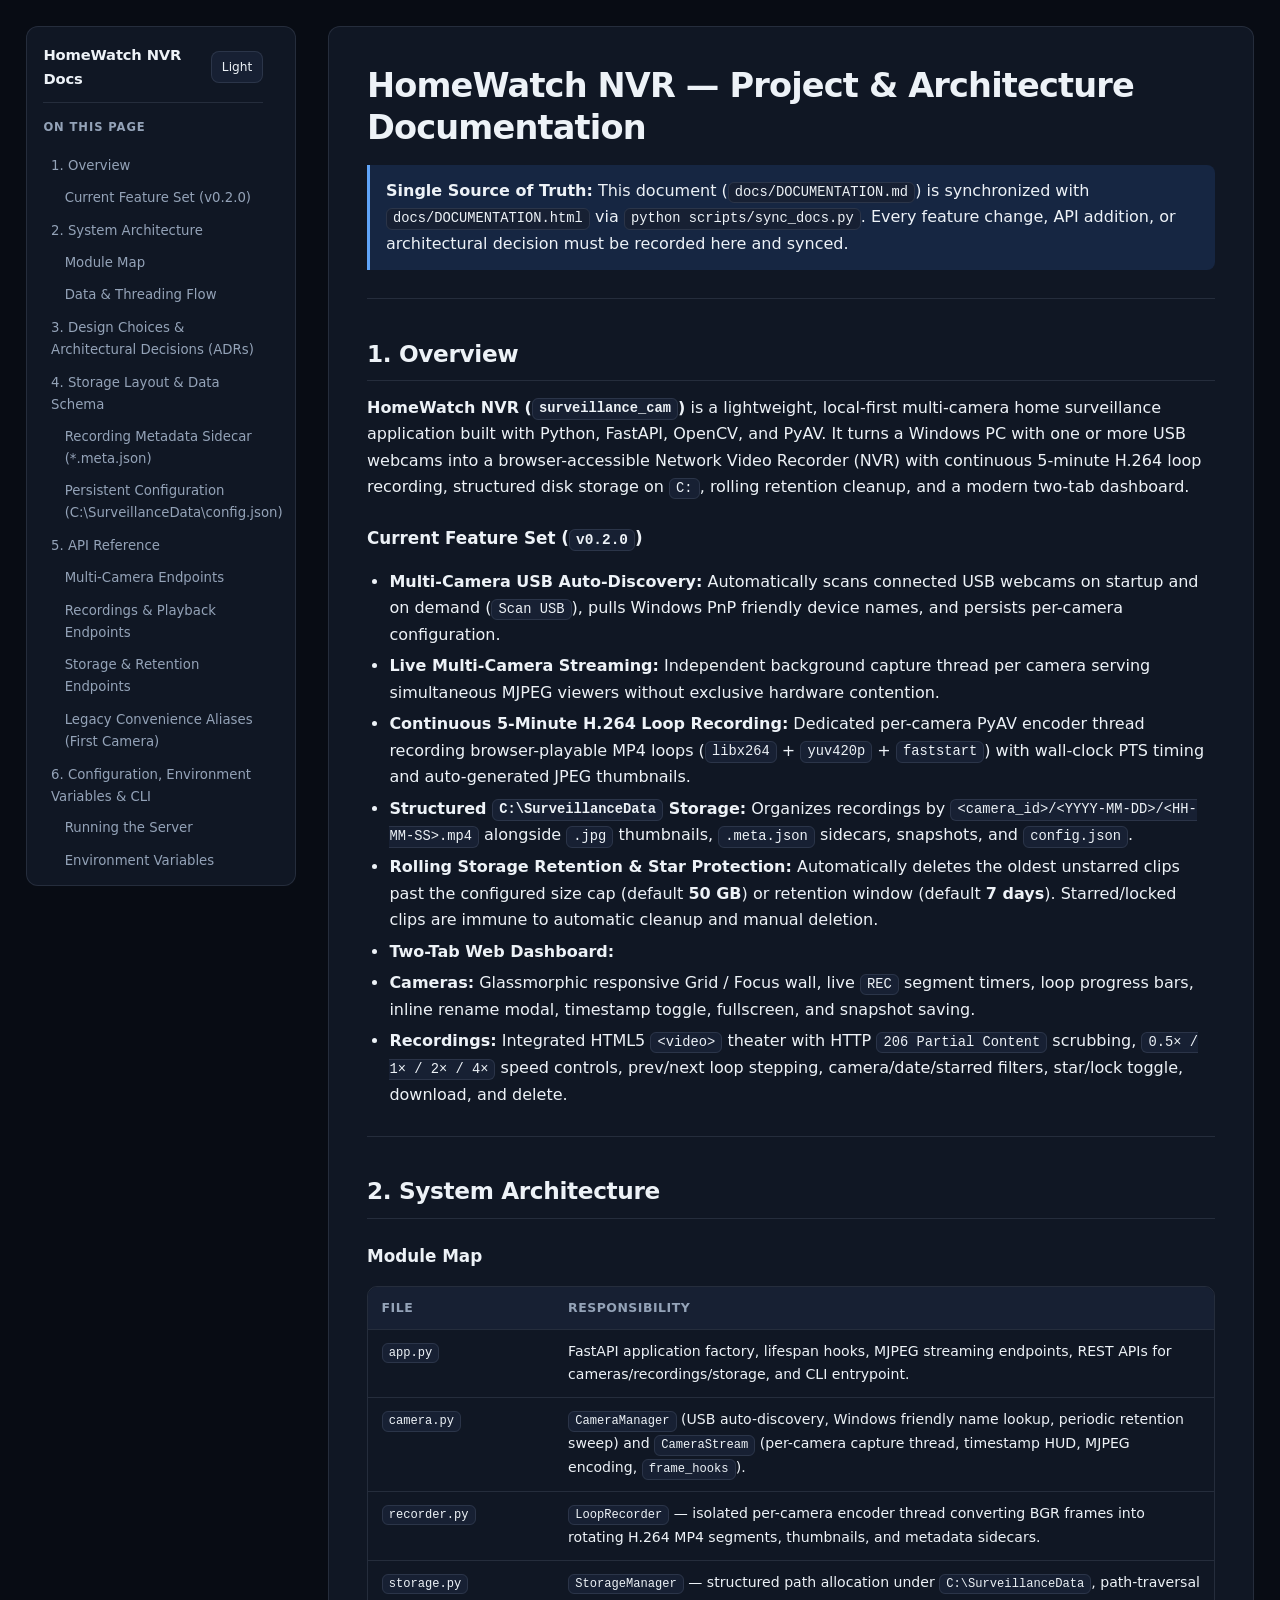
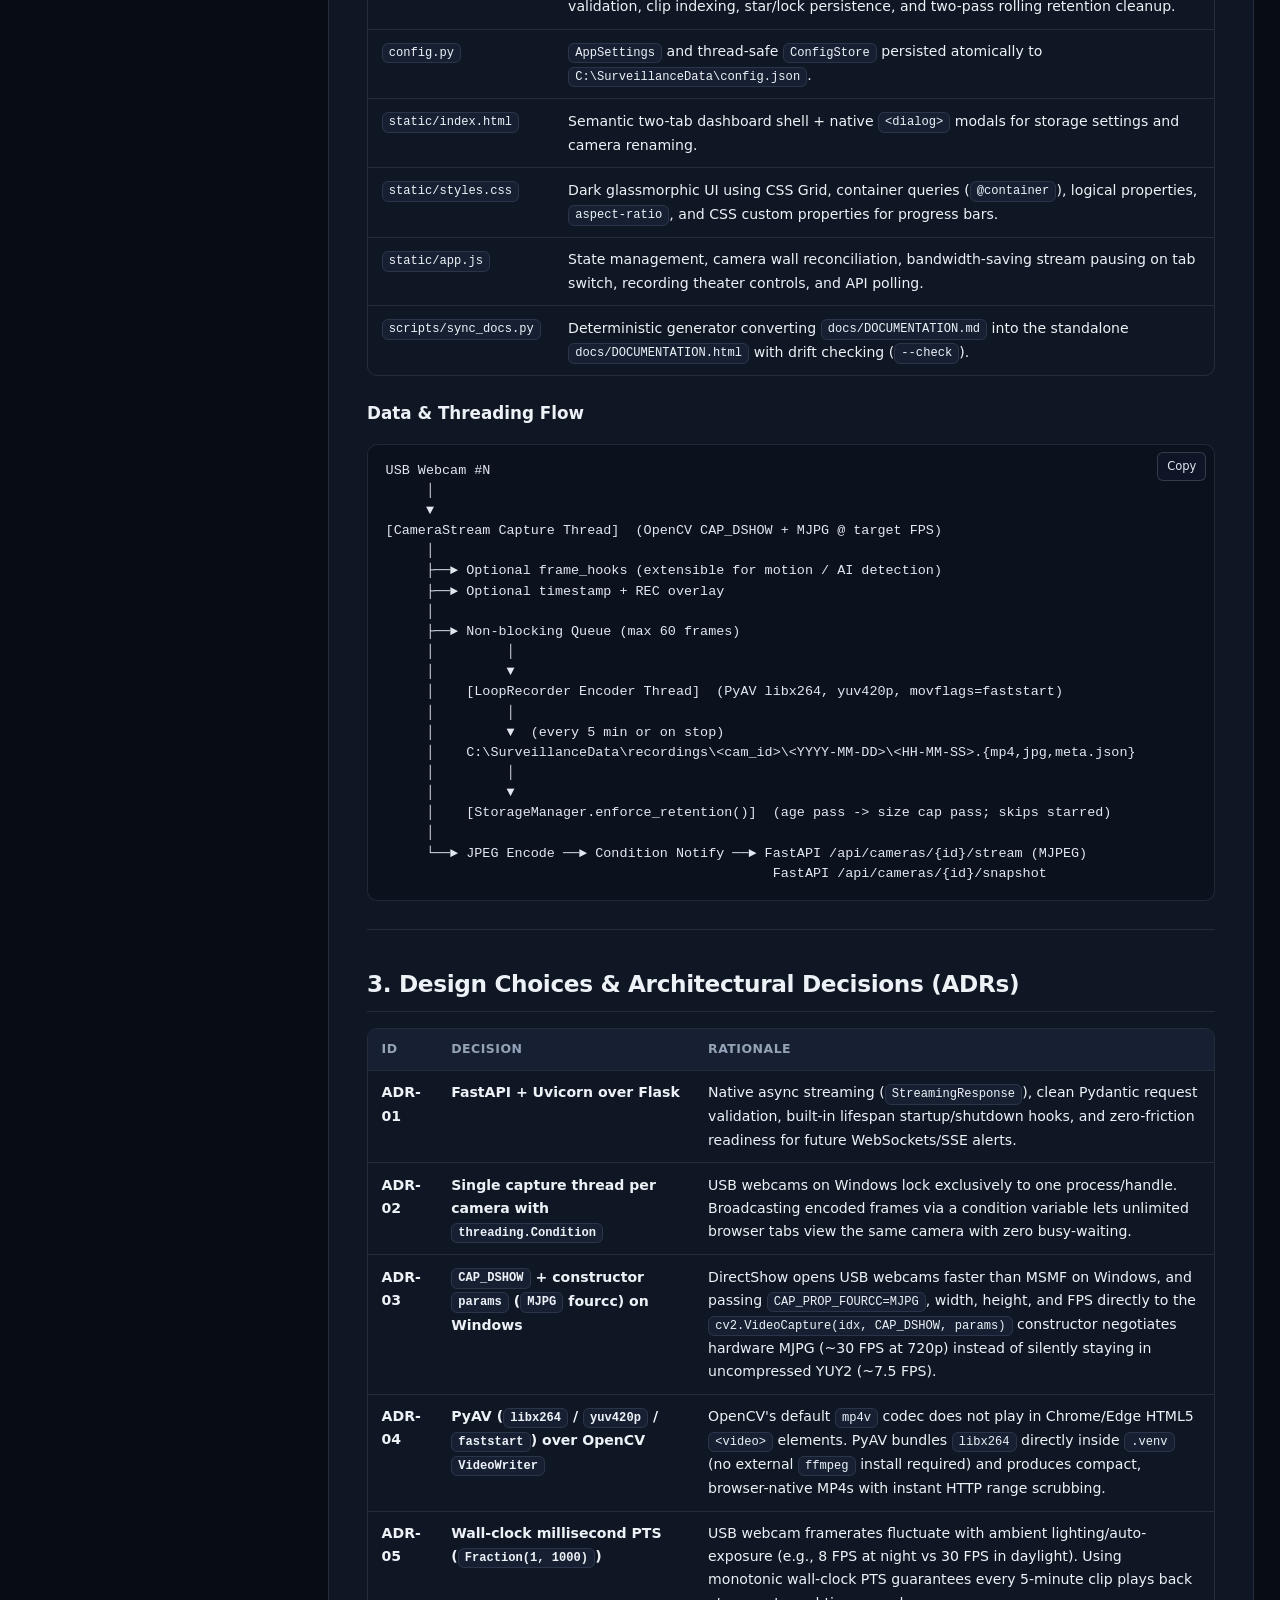
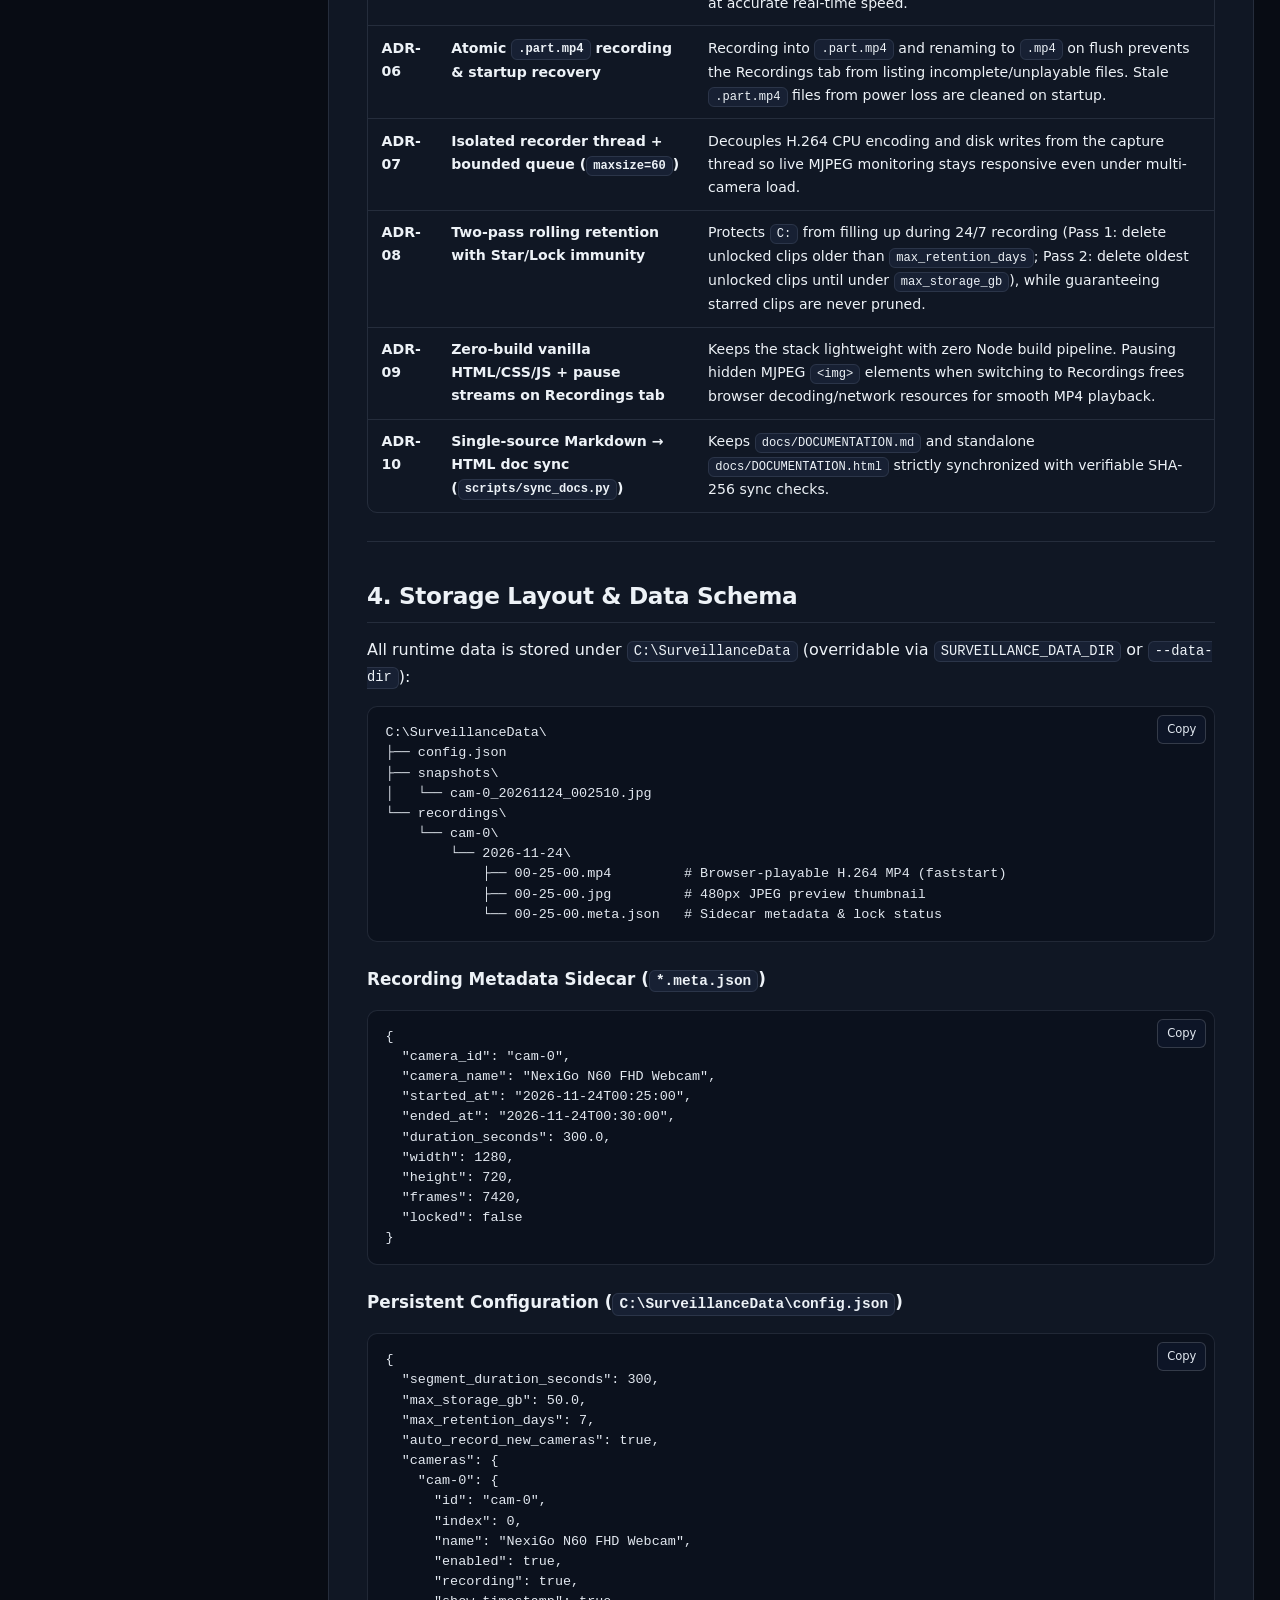
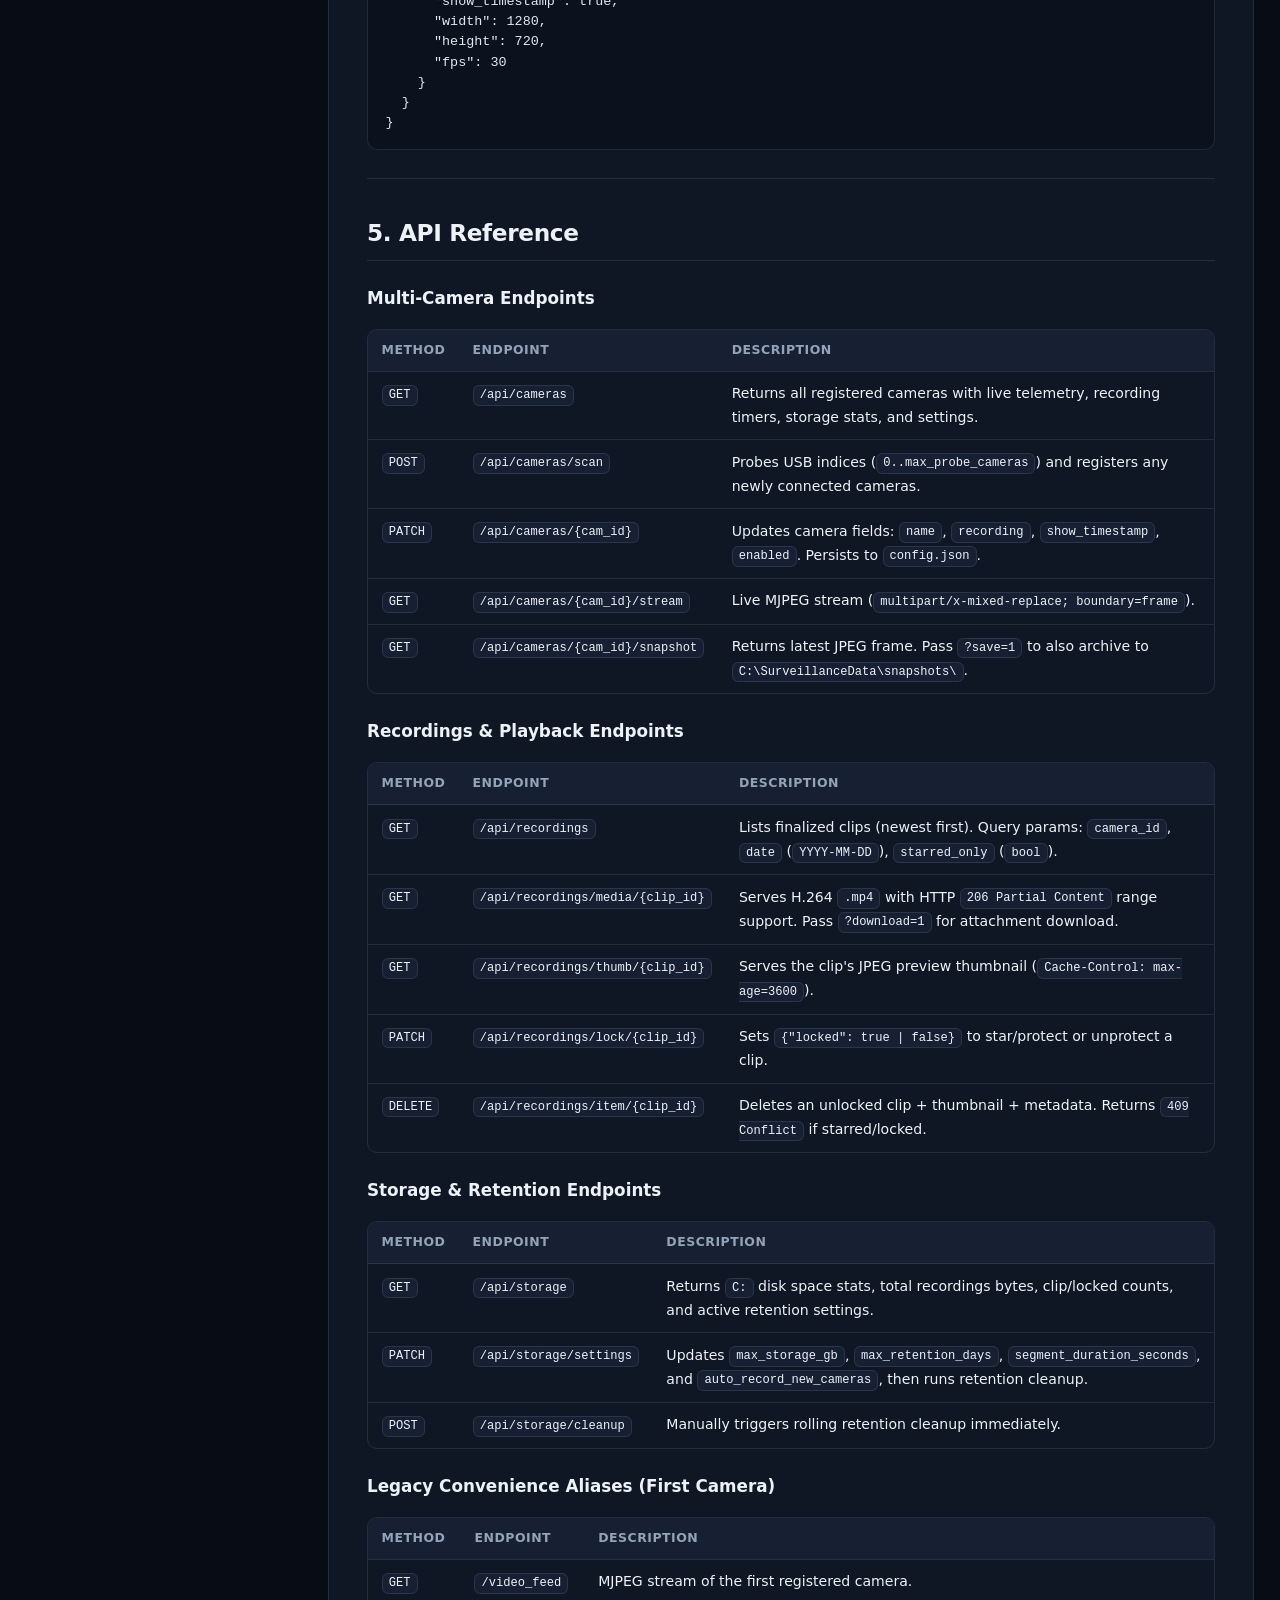
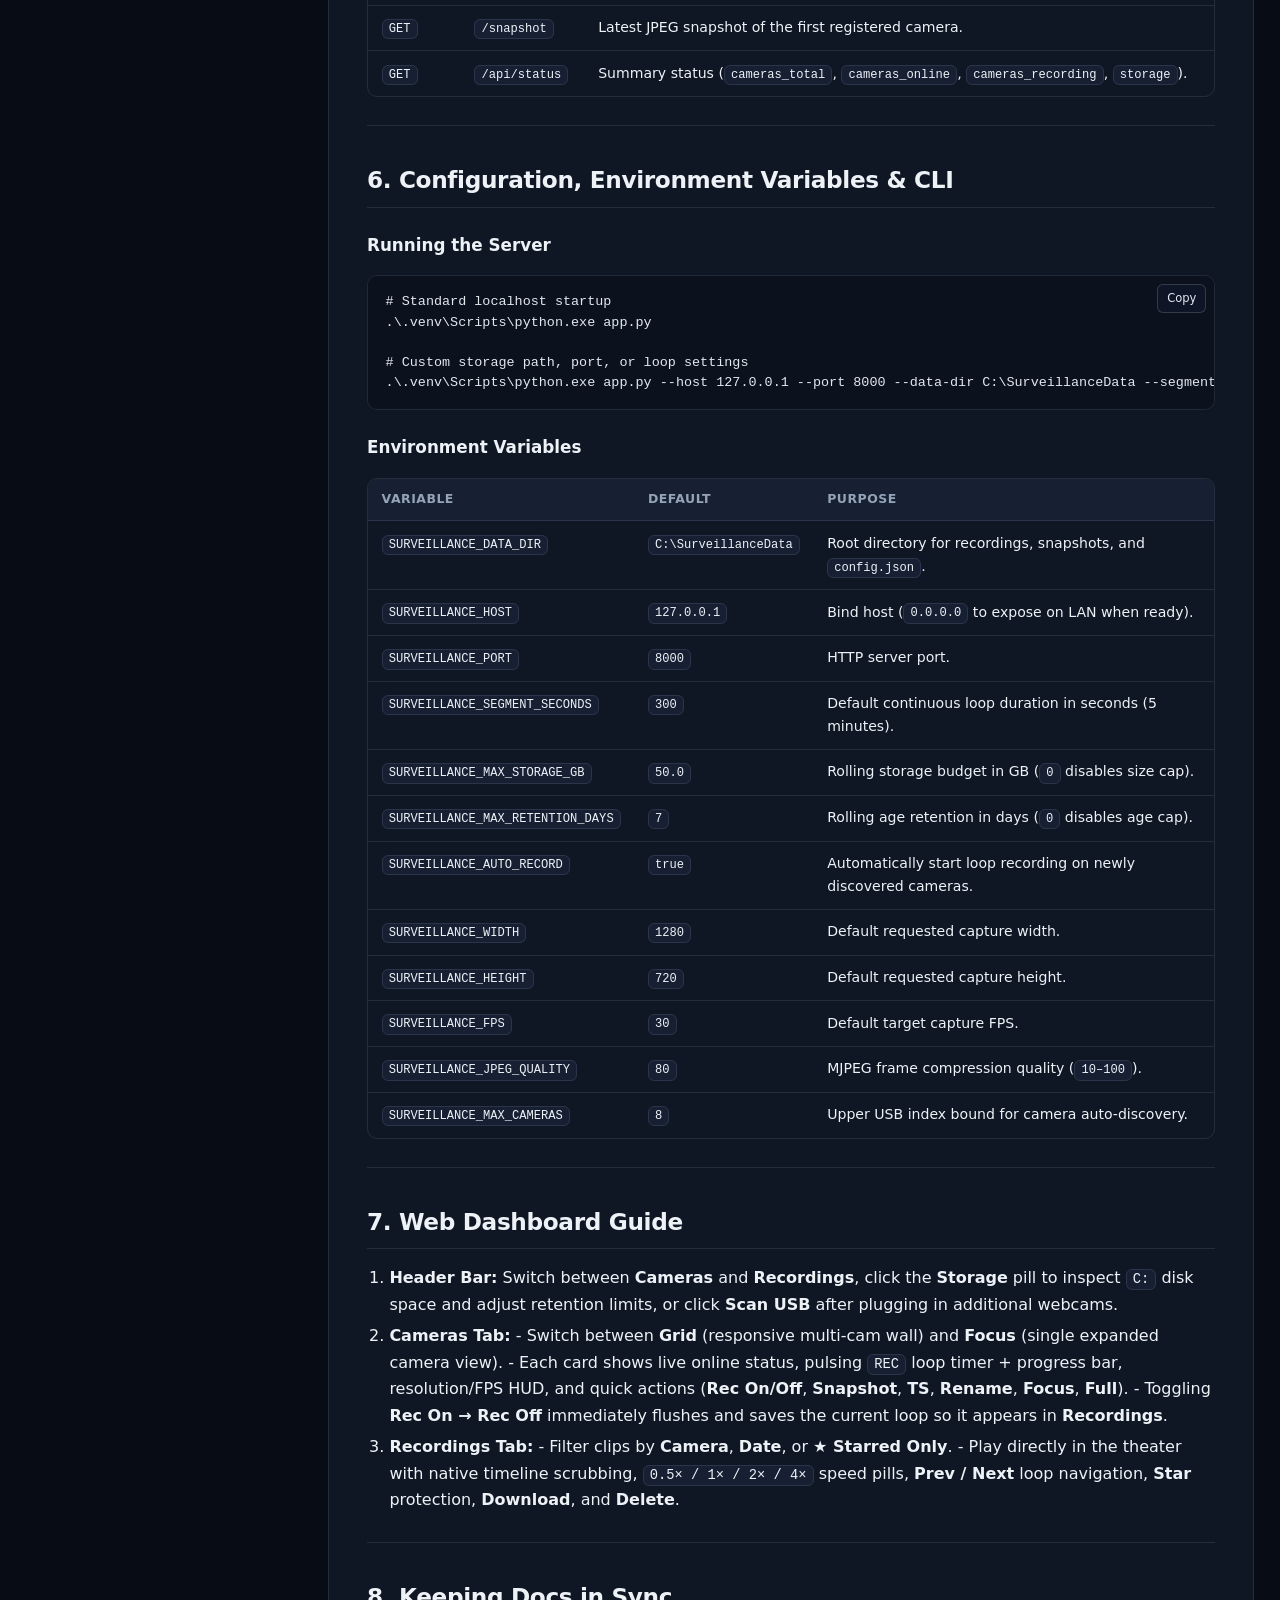
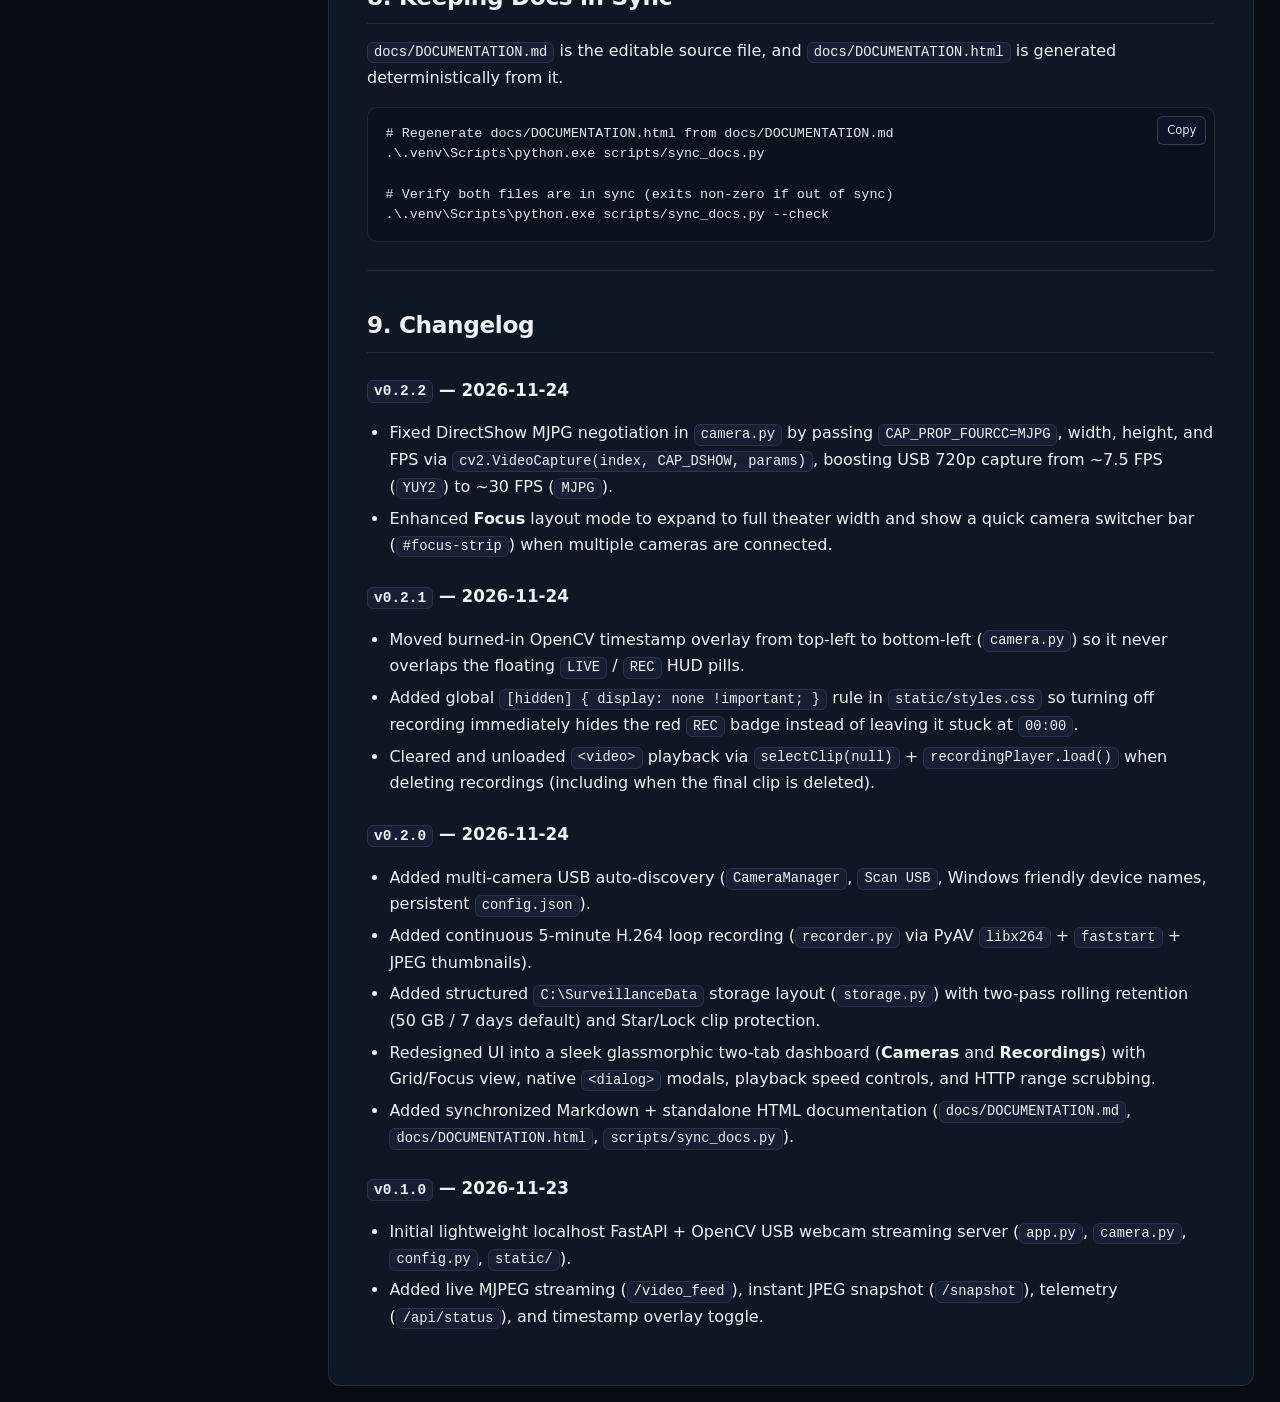
==== docs/DOCUMENTATION.html @ 538341e2 "v0.2.2: multi-cam NVR, 5-min H.264 loop recording, 30 FPS MJPG, retention, and synced docs" ====
<!DOCTYPE html>
<html lang="en" data-theme="dark">
  <head>
    <meta charset="UTF-8" />
    <meta name="viewport" content="width=device-width, initial-scale=1.0" />
    <meta name="doc-source-sha256" content="d4bcb92a90580f0ba61ff29ff7cb1c3d68ad5c65d05881fdb92a3c688afb0104" />
    <title>HomeWatch NVR — Project &amp; Architecture Documentation</title>
    <style>
      :root {
        color-scheme: dark;
        --bg: #080c14;
        --surface: #101724;
        --surface-2: #172033;
        --border: rgb(148 163 184 / 16%);
        --border-strong: rgb(148 163 184 / 30%);
        --text: #edf2f7;
        --muted: #94a3b8;
        --accent: #60a5fa;
        --accent-soft: rgb(59 130 246 / 14%);
        --code-bg: #0b111d;
        --radius: 12px;
      }

      :root[data-theme="light"] {
        color-scheme: light;
        --bg: #f8fafc;
        --surface: #ffffff;
        --surface-2: #f1f5f9;
        --border: rgb(15 23 42 / 12%);
        --border-strong: rgb(15 23 42 / 24%);
        --text: #0f172a;
        --muted: #475569;
        --accent: #2563eb;
        --accent-soft: rgb(37 99 235 / 10%);
        --code-bg: #0f172a;
      }

      *,
      *::before,
      *::after {
        box-sizing: border-box;
      }

      html {
        scroll-behavior: smooth;
      }

      body {
        margin: 0;
        min-block-size: 100dvb;
        background: var(--bg);
        color: var(--text);
        font-family: "Inter", "Segoe UI", system-ui, -apple-system, sans-serif;
        line-height: 1.65;
      }

      .doc-shell {
        inline-size: min(1320px, 100%);
        margin-inline: auto;
        padding: clamp(1rem, 2vw, 2rem);
        display: grid;
        grid-template-columns: 270px minmax(0, 1fr);
        gap: 2rem;
        align-items: start;
      }

      /* Sidebar */
      .sidebar {
        position: sticky;
        inset-block-start: 1.25rem;
        max-block-size: calc(100dvb - 2.5rem);
        overflow-y: auto;
        scrollbar-gutter: stable;
        overscroll-behavior: contain;
        background: var(--surface);
        border: 1px solid var(--border);
        border-radius: var(--radius);
        padding: 1rem 1.05rem;
        display: flex;
        flex-direction: column;
        gap: 0.9rem;
      }

      .sidebar-header {
        display: flex;
        align-items: center;
        justify-content: space-between;
        gap: 0.5rem;
        padding-block-end: 0.7rem;
        border-block-end: 1px solid var(--border);
      }

      .sidebar-brand {
        font-weight: 700;
        font-size: 0.92rem;
        letter-spacing: -0.01em;
      }

      .theme-btn {
        appearance: none;
        border: 1px solid var(--border);
        background: var(--surface-2);
        color: var(--text);
        font: inherit;
        font-size: 0.76rem;
        font-weight: 500;
        padding: 0.3rem 0.6rem;
        border-radius: 8px;
        cursor: pointer;
      }

      .theme-btn:hover {
        border-color: var(--border-strong);
      }

      .toc-title {
        font-size: 0.72rem;
        text-transform: uppercase;
        letter-spacing: 0.08em;
        color: var(--muted);
        font-weight: 600;
        margin: 0;
      }

      .toc ul {
        list-style: none;
        margin: 0;
        padding: 0;
        display: flex;
        flex-direction: column;
        gap: 0.2rem;
      }

      .toc ul ul {
        padding-inline-start: 0.85rem;
        margin-block-start: 0.15rem;
      }

      .toc a {
        display: block;
        color: var(--muted);
        text-decoration: none;
        font-size: 0.83rem;
        padding: 0.24rem 0.48rem;
        border-radius: 6px;
        transition: background-color 120ms ease, color 120ms ease;
      }

      .toc a:hover {
        color: var(--text);
        background: var(--accent-soft);
      }

      .sync-meta {
        margin-block-start: auto;
        padding-block-start: 0.75rem;
        border-block-start: 1px solid var(--border);
        font-size: 0.72rem;
        color: var(--muted);
        font-family: ui-monospace, SFMono-Regular, Consolas, monospace;
        word-break: break-all;
      }

      /* Main Content */
      .content {
        background: var(--surface);
        border: 1px solid var(--border);
        border-radius: var(--radius);
        padding: clamp(1.35rem, 3vw, 2.5rem);
        min-inline-size: 0;
      }

      .content h1 {
        margin-block: 0 1rem;
        font-size: clamp(1.55rem, 1.3rem + 1vw, 2.1rem);
        letter-spacing: -0.025em;
        line-height: 1.25;
      }

      .content h2 {
        margin-block: 2.2rem 0.85rem;
        padding-block-end: 0.45rem;
        border-block-end: 1px solid var(--border);
        font-size: clamp(1.2rem, 1.05rem + 0.5vw, 1.45rem);
        letter-spacing: -0.015em;
      }

      .content h3 {
        margin-block: 1.5rem 0.55rem;
        font-size: 1.05rem;
      }

      .content p {
        margin-block: 0.75rem;
      }

      .content a {
        color: var(--accent);
      }

      .content blockquote {
        margin: 1rem 0;
        padding: 0.8rem 1rem;
        border-inline-start: 3px solid var(--accent);
        background: var(--accent-soft);
        border-radius: 0 8px 8px 0;
      }

      .content blockquote p {
        margin: 0;
      }

      .content hr {
        border: 0;
        border-block-start: 1px solid var(--border);
        margin-block: 1.75rem;
      }

      .content ul,
      .content ol {
        padding-inline-start: 1.4rem;
      }

      .content li {
        margin-block: 0.32rem;
      }

      .content code {
        font-family: ui-monospace, SFMono-Regular, Menlo, Consolas, monospace;
        font-size: 0.86em;
        padding: 0.14rem 0.38rem;
        border-radius: 6px;
        background: var(--surface-2);
        border: 1px solid var(--border);
      }

      .code-wrap {
        position: relative;
        margin-block: 1rem;
      }

      .content pre {
        margin: 0;
        padding: 1rem 1.1rem;
        border-radius: 10px;
        background: var(--code-bg);
        color: #e2e8f0;
        border: 1px solid var(--border);
        overflow-x: auto;
        line-height: 1.5;
        font-size: 0.84rem;
      }

      .content pre code {
        background: transparent;
        border: 0;
        padding: 0;
        color: inherit;
        font-size: inherit;
      }

      .copy-btn {
        position: absolute;
        inset-block-start: 0.55rem;
        inset-inline-end: 0.55rem;
        appearance: none;
        border: 1px solid rgb(255 255 255 / 16%);
        background: rgb(15 23 42 / 85%);
        color: #e2e8f0;
        font: inherit;
        font-size: 0.72rem;
        padding: 0.25rem 0.55rem;
        border-radius: 6px;
        cursor: pointer;
      }

      .copy-btn:hover {
        background: rgb(30 41 59 / 95%);
      }

      /* Responsive Tables */
      .table-wrap {
        overflow-x: auto;
        margin-block: 1rem;
        border: 1px solid var(--border);
        border-radius: 10px;
      }

      .content table {
        inline-size: 100%;
        border-collapse: collapse;
        font-size: 0.88rem;
      }

      .content th,
      .content td {
        text-align: start;
        padding: 0.65rem 0.85rem;
        border-block-end: 1px solid var(--border);
        vertical-align: top;
      }

      .content th {
        background: var(--surface-2);
        font-weight: 600;
        font-size: 0.78rem;
        text-transform: uppercase;
        letter-spacing: 0.04em;
        color: var(--muted);
      }

      .content tr:last-child td {
        border-block-end: 0;
      }

      @media (max-width: 960px) {
        .doc-shell {
          grid-template-columns: 1fr;
        }

        .sidebar {
          position: static;
          max-block-size: none;
        }
      }
    </style>
  </head>
  <body>
    <div class="doc-shell">
      <aside class="sidebar" aria-label="Document navigation">
        <div class="sidebar-header">
          <span class="sidebar-brand">HomeWatch NVR Docs</span>
          <button type="button" class="theme-btn" id="btn-theme">Light</button>
        </div>
        <p class="toc-title">On This Page</p>
        <nav class="toc"><div class="toc">
<ul>
<li><a href="#1-overview">1. Overview</a><ul>
<li><a href="#current-feature-set-v020">Current Feature Set (v0.2.0)</a></li>
</ul>
</li>
<li><a href="#2-system-architecture">2. System Architecture</a><ul>
<li><a href="#module-map">Module Map</a></li>
<li><a href="#data-threading-flow">Data &amp; Threading Flow</a></li>
</ul>
</li>
<li><a href="#3-design-choices-architectural-decisions-adrs">3. Design Choices &amp; Architectural Decisions (ADRs)</a></li>
<li><a href="#4-storage-layout-data-schema">4. Storage Layout &amp; Data Schema</a><ul>
<li><a href="#recording-metadata-sidecar-metajson">Recording Metadata Sidecar (*.meta.json)</a></li>
<li><a href="#persistent-configuration-csurveillancedataconfigjson">Persistent Configuration (C:\SurveillanceData\config.json)</a></li>
</ul>
</li>
<li><a href="#5-api-reference">5. API Reference</a><ul>
<li><a href="#multi-camera-endpoints">Multi-Camera Endpoints</a></li>
<li><a href="#recordings-playback-endpoints">Recordings &amp; Playback Endpoints</a></li>
<li><a href="#storage-retention-endpoints">Storage &amp; Retention Endpoints</a></li>
<li><a href="#legacy-convenience-aliases-first-camera">Legacy Convenience Aliases (First Camera)</a></li>
</ul>
</li>
<li><a href="#6-configuration-environment-variables-cli">6. Configuration, Environment Variables &amp; CLI</a><ul>
<li><a href="#running-the-server">Running the Server</a></li>
<li><a href="#environment-variables">Environment Variables</a></li>
</ul>
</li>
<li><a href="#7-web-dashboard-guide">7. Web Dashboard Guide</a></li>
<li><a href="#8-keeping-docs-in-sync">8. Keeping Docs in Sync</a></li>
<li><a href="#9-changelog">9. Changelog</a><ul>
<li><a href="#v022-2026-11-24">v0.2.2 — 2026-11-24</a></li>
<li><a href="#v021-2026-11-24">v0.2.1 — 2026-11-24</a></li>
<li><a href="#v020-2026-11-24">v0.2.0 — 2026-11-24</a></li>
<li><a href="#v010-2026-11-23">v0.1.0 — 2026-11-23</a></li>
</ul>
</li>
</ul>
</div>
</nav>
        <div class="sync-meta">
          Synced from DOCUMENTATION.md<br />
          SHA-256: d4bcb92a9058
        </div>
      </aside>

      <main class="content">
        <h1 id="homewatch-nvr-project-architecture-documentation">HomeWatch NVR — Project &amp; Architecture Documentation</h1>
<blockquote>
<p><strong>Single Source of Truth:</strong> This document (<code>docs/DOCUMENTATION.md</code>) is synchronized with <code>docs/DOCUMENTATION.html</code> via <code>python scripts/sync_docs.py</code>. Every feature change, API addition, or architectural decision must be recorded here and synced.</p>
</blockquote>
<hr />
<h2 id="1-overview">1. Overview</h2>
<p><strong>HomeWatch NVR (<code>surveillance_cam</code>)</strong> is a lightweight, local-first multi-camera home surveillance application built with Python, FastAPI, OpenCV, and PyAV. It turns a Windows PC with one or more USB webcams into a browser-accessible Network Video Recorder (NVR) with continuous 5-minute H.264 loop recording, structured disk storage on <code>C:</code>, rolling retention cleanup, and a modern two-tab dashboard.</p>
<h3 id="current-feature-set-v020">Current Feature Set (<code>v0.2.0</code>)</h3>
<ul>
<li><strong>Multi-Camera USB Auto-Discovery:</strong> Automatically scans connected USB webcams on startup and on demand (<code>Scan USB</code>), pulls Windows PnP friendly device names, and persists per-camera configuration.</li>
<li><strong>Live Multi-Camera Streaming:</strong> Independent background capture thread per camera serving simultaneous MJPEG viewers without exclusive hardware contention.</li>
<li><strong>Continuous 5-Minute H.264 Loop Recording:</strong> Dedicated per-camera PyAV encoder thread recording browser-playable MP4 loops (<code>libx264</code> + <code>yuv420p</code> + <code>faststart</code>) with wall-clock PTS timing and auto-generated JPEG thumbnails.</li>
<li><strong>Structured <code>C:\SurveillanceData</code> Storage:</strong> Organizes recordings by <code>&lt;camera_id&gt;/&lt;YYYY-MM-DD&gt;/&lt;HH-MM-SS&gt;.mp4</code> alongside <code>.jpg</code> thumbnails, <code>.meta.json</code> sidecars, snapshots, and <code>config.json</code>.</li>
<li><strong>Rolling Storage Retention &amp; Star Protection:</strong> Automatically deletes the oldest unstarred clips past the configured size cap (default <strong>50 GB</strong>) or retention window (default <strong>7 days</strong>). Starred/locked clips are immune to automatic cleanup and manual deletion.</li>
<li><strong>Two-Tab Web Dashboard:</strong></li>
<li><strong>Cameras:</strong> Glassmorphic responsive Grid / Focus wall, live <code>REC</code> segment timers, loop progress bars, inline rename modal, timestamp toggle, fullscreen, and snapshot saving.</li>
<li><strong>Recordings:</strong> Integrated HTML5 <code>&lt;video&gt;</code> theater with HTTP <code>206 Partial Content</code> scrubbing, <code>0.5× / 1× / 2× / 4×</code> speed controls, prev/next loop stepping, camera/date/starred filters, star/lock toggle, download, and delete.</li>
</ul>
<hr />
<h2 id="2-system-architecture">2. System Architecture</h2>
<h3 id="module-map">Module Map</h3>
<table>
<thead>
<tr>
<th>File</th>
<th>Responsibility</th>
</tr>
</thead>
<tbody>
<tr>
<td><code>app.py</code></td>
<td>FastAPI application factory, lifespan hooks, MJPEG streaming endpoints, REST APIs for cameras/recordings/storage, and CLI entrypoint.</td>
</tr>
<tr>
<td><code>camera.py</code></td>
<td><code>CameraManager</code> (USB auto-discovery, Windows friendly name lookup, periodic retention sweep) and <code>CameraStream</code> (per-camera capture thread, timestamp HUD, MJPEG encoding, <code>frame_hooks</code>).</td>
</tr>
<tr>
<td><code>recorder.py</code></td>
<td><code>LoopRecorder</code> — isolated per-camera encoder thread converting BGR frames into rotating H.264 MP4 segments, thumbnails, and metadata sidecars.</td>
</tr>
<tr>
<td><code>storage.py</code></td>
<td><code>StorageManager</code> — structured path allocation under <code>C:\SurveillanceData</code>, path-traversal validation, clip indexing, star/lock persistence, and two-pass rolling retention cleanup.</td>
</tr>
<tr>
<td><code>config.py</code></td>
<td><code>AppSettings</code> and thread-safe <code>ConfigStore</code> persisted atomically to <code>C:\SurveillanceData\config.json</code>.</td>
</tr>
<tr>
<td><code>static/index.html</code></td>
<td>Semantic two-tab dashboard shell + native <code>&lt;dialog&gt;</code> modals for storage settings and camera renaming.</td>
</tr>
<tr>
<td><code>static/styles.css</code></td>
<td>Dark glassmorphic UI using CSS Grid, container queries (<code>@container</code>), logical properties, <code>aspect-ratio</code>, and CSS custom properties for progress bars.</td>
</tr>
<tr>
<td><code>static/app.js</code></td>
<td>State management, camera wall reconciliation, bandwidth-saving stream pausing on tab switch, recording theater controls, and API polling.</td>
</tr>
<tr>
<td><code>scripts/sync_docs.py</code></td>
<td>Deterministic generator converting <code>docs/DOCUMENTATION.md</code> into the standalone <code>docs/DOCUMENTATION.html</code> with drift checking (<code>--check</code>).</td>
</tr>
</tbody>
</table>
<h3 id="data-threading-flow">Data &amp; Threading Flow</h3>
<pre><code class="language-text">USB Webcam #N
     │
     ▼
[CameraStream Capture Thread]  (OpenCV CAP_DSHOW + MJPG @ target FPS)
     │
     ├──► Optional frame_hooks (extensible for motion / AI detection)
     ├──► Optional timestamp + REC overlay
     │
     ├──► Non-blocking Queue (max 60 frames)
     │         │
     │         ▼
     │    [LoopRecorder Encoder Thread]  (PyAV libx264, yuv420p, movflags=faststart)
     │         │
     │         ▼  (every 5 min or on stop)
     │    C:\SurveillanceData\recordings\&lt;cam_id&gt;\&lt;YYYY-MM-DD&gt;\&lt;HH-MM-SS&gt;.{mp4,jpg,meta.json}
     │         │
     │         ▼
     │    [StorageManager.enforce_retention()]  (age pass -&gt; size cap pass; skips starred)
     │
     └──► JPEG Encode ──► Condition Notify ──► FastAPI /api/cameras/{id}/stream (MJPEG)
                                                FastAPI /api/cameras/{id}/snapshot
</code></pre>
<hr />
<h2 id="3-design-choices-architectural-decisions-adrs">3. Design Choices &amp; Architectural Decisions (ADRs)</h2>
<table>
<thead>
<tr>
<th>ID</th>
<th>Decision</th>
<th>Rationale</th>
</tr>
</thead>
<tbody>
<tr>
<td><strong>ADR-01</strong></td>
<td><strong>FastAPI + Uvicorn over Flask</strong></td>
<td>Native async streaming (<code>StreamingResponse</code>), clean Pydantic request validation, built-in lifespan startup/shutdown hooks, and zero-friction readiness for future WebSockets/SSE alerts.</td>
</tr>
<tr>
<td><strong>ADR-02</strong></td>
<td><strong>Single capture thread per camera with <code>threading.Condition</code></strong></td>
<td>USB webcams on Windows lock exclusively to one process/handle. Broadcasting encoded frames via a condition variable lets unlimited browser tabs view the same camera with zero busy-waiting.</td>
</tr>
<tr>
<td><strong>ADR-03</strong></td>
<td><strong><code>CAP_DSHOW</code> + constructor <code>params</code> (<code>MJPG</code> fourcc) on Windows</strong></td>
<td>DirectShow opens USB webcams faster than MSMF on Windows, and passing <code>CAP_PROP_FOURCC=MJPG</code>, width, height, and FPS directly to the <code>cv2.VideoCapture(idx, CAP_DSHOW, params)</code> constructor negotiates hardware MJPG (~30 FPS at 720p) instead of silently staying in uncompressed YUY2 (~7.5 FPS).</td>
</tr>
<tr>
<td><strong>ADR-04</strong></td>
<td><strong>PyAV (<code>libx264</code> / <code>yuv420p</code> / <code>faststart</code>) over OpenCV <code>VideoWriter</code></strong></td>
<td>OpenCV's default <code>mp4v</code> codec does not play in Chrome/Edge HTML5 <code>&lt;video&gt;</code> elements. PyAV bundles <code>libx264</code> directly inside <code>.venv</code> (no external <code>ffmpeg</code> install required) and produces compact, browser-native MP4s with instant HTTP range scrubbing.</td>
</tr>
<tr>
<td><strong>ADR-05</strong></td>
<td><strong>Wall-clock millisecond PTS (<code>Fraction(1, 1000)</code>)</strong></td>
<td>USB webcam framerates fluctuate with ambient lighting/auto-exposure (e.g., 8 FPS at night vs 30 FPS in daylight). Using monotonic wall-clock PTS guarantees every 5-minute clip plays back at accurate real-time speed.</td>
</tr>
<tr>
<td><strong>ADR-06</strong></td>
<td><strong>Atomic <code>.part.mp4</code> recording &amp; startup recovery</strong></td>
<td>Recording into <code>.part.mp4</code> and renaming to <code>.mp4</code> on flush prevents the Recordings tab from listing incomplete/unplayable files. Stale <code>.part.mp4</code> files from power loss are cleaned on startup.</td>
</tr>
<tr>
<td><strong>ADR-07</strong></td>
<td><strong>Isolated recorder thread + bounded queue (<code>maxsize=60</code>)</strong></td>
<td>Decouples H.264 CPU encoding and disk writes from the capture thread so live MJPEG monitoring stays responsive even under multi-camera load.</td>
</tr>
<tr>
<td><strong>ADR-08</strong></td>
<td><strong>Two-pass rolling retention with Star/Lock immunity</strong></td>
<td>Protects <code>C:</code> from filling up during 24/7 recording (Pass 1: delete unlocked clips older than <code>max_retention_days</code>; Pass 2: delete oldest unlocked clips until under <code>max_storage_gb</code>), while guaranteeing starred clips are never pruned.</td>
</tr>
<tr>
<td><strong>ADR-09</strong></td>
<td><strong>Zero-build vanilla HTML/CSS/JS + pause streams on Recordings tab</strong></td>
<td>Keeps the stack lightweight with zero Node build pipeline. Pausing hidden MJPEG <code>&lt;img&gt;</code> elements when switching to Recordings frees browser decoding/network resources for smooth MP4 playback.</td>
</tr>
<tr>
<td><strong>ADR-10</strong></td>
<td><strong>Single-source Markdown → HTML doc sync (<code>scripts/sync_docs.py</code>)</strong></td>
<td>Keeps <code>docs/DOCUMENTATION.md</code> and standalone <code>docs/DOCUMENTATION.html</code> strictly synchronized with verifiable SHA-256 sync checks.</td>
</tr>
</tbody>
</table>
<hr />
<h2 id="4-storage-layout-data-schema">4. Storage Layout &amp; Data Schema</h2>
<p>All runtime data is stored under <code>C:\SurveillanceData</code> (overridable via <code>SURVEILLANCE_DATA_DIR</code> or <code>--data-dir</code>):</p>
<pre><code class="language-text">C:\SurveillanceData\
├── config.json
├── snapshots\
│   └── cam-0_20261124_002510.jpg
└── recordings\
    └── cam-0\
        └── 2026-11-24\
            ├── 00-25-00.mp4         # Browser-playable H.264 MP4 (faststart)
            ├── 00-25-00.jpg         # 480px JPEG preview thumbnail
            └── 00-25-00.meta.json   # Sidecar metadata &amp; lock status
</code></pre>
<h3 id="recording-metadata-sidecar-metajson">Recording Metadata Sidecar (<code>*.meta.json</code>)</h3>
<pre><code class="language-json">{
  &quot;camera_id&quot;: &quot;cam-0&quot;,
  &quot;camera_name&quot;: &quot;NexiGo N60 FHD Webcam&quot;,
  &quot;started_at&quot;: &quot;2026-11-24T00:25:00&quot;,
  &quot;ended_at&quot;: &quot;2026-11-24T00:30:00&quot;,
  &quot;duration_seconds&quot;: 300.0,
  &quot;width&quot;: 1280,
  &quot;height&quot;: 720,
  &quot;frames&quot;: 7420,
  &quot;locked&quot;: false
}
</code></pre>
<h3 id="persistent-configuration-csurveillancedataconfigjson">Persistent Configuration (<code>C:\SurveillanceData\config.json</code>)</h3>
<pre><code class="language-json">{
  &quot;segment_duration_seconds&quot;: 300,
  &quot;max_storage_gb&quot;: 50.0,
  &quot;max_retention_days&quot;: 7,
  &quot;auto_record_new_cameras&quot;: true,
  &quot;cameras&quot;: {
    &quot;cam-0&quot;: {
      &quot;id&quot;: &quot;cam-0&quot;,
      &quot;index&quot;: 0,
      &quot;name&quot;: &quot;NexiGo N60 FHD Webcam&quot;,
      &quot;enabled&quot;: true,
      &quot;recording&quot;: true,
      &quot;show_timestamp&quot;: true,
      &quot;width&quot;: 1280,
      &quot;height&quot;: 720,
      &quot;fps&quot;: 30
    }
  }
}
</code></pre>
<hr />
<h2 id="5-api-reference">5. API Reference</h2>
<h3 id="multi-camera-endpoints">Multi-Camera Endpoints</h3>
<table>
<thead>
<tr>
<th>Method</th>
<th>Endpoint</th>
<th>Description</th>
</tr>
</thead>
<tbody>
<tr>
<td><code>GET</code></td>
<td><code>/api/cameras</code></td>
<td>Returns all registered cameras with live telemetry, recording timers, storage stats, and settings.</td>
</tr>
<tr>
<td><code>POST</code></td>
<td><code>/api/cameras/scan</code></td>
<td>Probes USB indices (<code>0..max_probe_cameras</code>) and registers any newly connected cameras.</td>
</tr>
<tr>
<td><code>PATCH</code></td>
<td><code>/api/cameras/{cam_id}</code></td>
<td>Updates camera fields: <code>name</code>, <code>recording</code>, <code>show_timestamp</code>, <code>enabled</code>. Persists to <code>config.json</code>.</td>
</tr>
<tr>
<td><code>GET</code></td>
<td><code>/api/cameras/{cam_id}/stream</code></td>
<td>Live MJPEG stream (<code>multipart/x-mixed-replace; boundary=frame</code>).</td>
</tr>
<tr>
<td><code>GET</code></td>
<td><code>/api/cameras/{cam_id}/snapshot</code></td>
<td>Returns latest JPEG frame. Pass <code>?save=1</code> to also archive to <code>C:\SurveillanceData\snapshots\</code>.</td>
</tr>
</tbody>
</table>
<h3 id="recordings-playback-endpoints">Recordings &amp; Playback Endpoints</h3>
<table>
<thead>
<tr>
<th>Method</th>
<th>Endpoint</th>
<th>Description</th>
</tr>
</thead>
<tbody>
<tr>
<td><code>GET</code></td>
<td><code>/api/recordings</code></td>
<td>Lists finalized clips (newest first). Query params: <code>camera_id</code>, <code>date</code> (<code>YYYY-MM-DD</code>), <code>starred_only</code> (<code>bool</code>).</td>
</tr>
<tr>
<td><code>GET</code></td>
<td><code>/api/recordings/media/{clip_id}</code></td>
<td>Serves H.264 <code>.mp4</code> with HTTP <code>206 Partial Content</code> range support. Pass <code>?download=1</code> for attachment download.</td>
</tr>
<tr>
<td><code>GET</code></td>
<td><code>/api/recordings/thumb/{clip_id}</code></td>
<td>Serves the clip's JPEG preview thumbnail (<code>Cache-Control: max-age=3600</code>).</td>
</tr>
<tr>
<td><code>PATCH</code></td>
<td><code>/api/recordings/lock/{clip_id}</code></td>
<td>Sets <code>{"locked": true | false}</code> to star/protect or unprotect a clip.</td>
</tr>
<tr>
<td><code>DELETE</code></td>
<td><code>/api/recordings/item/{clip_id}</code></td>
<td>Deletes an unlocked clip + thumbnail + metadata. Returns <code>409 Conflict</code> if starred/locked.</td>
</tr>
</tbody>
</table>
<h3 id="storage-retention-endpoints">Storage &amp; Retention Endpoints</h3>
<table>
<thead>
<tr>
<th>Method</th>
<th>Endpoint</th>
<th>Description</th>
</tr>
</thead>
<tbody>
<tr>
<td><code>GET</code></td>
<td><code>/api/storage</code></td>
<td>Returns <code>C:</code> disk space stats, total recordings bytes, clip/locked counts, and active retention settings.</td>
</tr>
<tr>
<td><code>PATCH</code></td>
<td><code>/api/storage/settings</code></td>
<td>Updates <code>max_storage_gb</code>, <code>max_retention_days</code>, <code>segment_duration_seconds</code>, and <code>auto_record_new_cameras</code>, then runs retention cleanup.</td>
</tr>
<tr>
<td><code>POST</code></td>
<td><code>/api/storage/cleanup</code></td>
<td>Manually triggers rolling retention cleanup immediately.</td>
</tr>
</tbody>
</table>
<h3 id="legacy-convenience-aliases-first-camera">Legacy Convenience Aliases (First Camera)</h3>
<table>
<thead>
<tr>
<th>Method</th>
<th>Endpoint</th>
<th>Description</th>
</tr>
</thead>
<tbody>
<tr>
<td><code>GET</code></td>
<td><code>/video_feed</code></td>
<td>MJPEG stream of the first registered camera.</td>
</tr>
<tr>
<td><code>GET</code></td>
<td><code>/snapshot</code></td>
<td>Latest JPEG snapshot of the first registered camera.</td>
</tr>
<tr>
<td><code>GET</code></td>
<td><code>/api/status</code></td>
<td>Summary status (<code>cameras_total</code>, <code>cameras_online</code>, <code>cameras_recording</code>, <code>storage</code>).</td>
</tr>
</tbody>
</table>
<hr />
<h2 id="6-configuration-environment-variables-cli">6. Configuration, Environment Variables &amp; CLI</h2>
<h3 id="running-the-server">Running the Server</h3>
<pre><code class="language-powershell"># Standard localhost startup
.\.venv\Scripts\python.exe app.py

# Custom storage path, port, or loop settings
.\.venv\Scripts\python.exe app.py --host 127.0.0.1 --port 8000 --data-dir C:\SurveillanceData --segment-seconds 300 --max-storage-gb 50 --max-days 7
</code></pre>
<h3 id="environment-variables">Environment Variables</h3>
<table>
<thead>
<tr>
<th>Variable</th>
<th>Default</th>
<th>Purpose</th>
</tr>
</thead>
<tbody>
<tr>
<td><code>SURVEILLANCE_DATA_DIR</code></td>
<td><code>C:\SurveillanceData</code></td>
<td>Root directory for recordings, snapshots, and <code>config.json</code>.</td>
</tr>
<tr>
<td><code>SURVEILLANCE_HOST</code></td>
<td><code>127.0.0.1</code></td>
<td>Bind host (<code>0.0.0.0</code> to expose on LAN when ready).</td>
</tr>
<tr>
<td><code>SURVEILLANCE_PORT</code></td>
<td><code>8000</code></td>
<td>HTTP server port.</td>
</tr>
<tr>
<td><code>SURVEILLANCE_SEGMENT_SECONDS</code></td>
<td><code>300</code></td>
<td>Default continuous loop duration in seconds (5 minutes).</td>
</tr>
<tr>
<td><code>SURVEILLANCE_MAX_STORAGE_GB</code></td>
<td><code>50.0</code></td>
<td>Rolling storage budget in GB (<code>0</code> disables size cap).</td>
</tr>
<tr>
<td><code>SURVEILLANCE_MAX_RETENTION_DAYS</code></td>
<td><code>7</code></td>
<td>Rolling age retention in days (<code>0</code> disables age cap).</td>
</tr>
<tr>
<td><code>SURVEILLANCE_AUTO_RECORD</code></td>
<td><code>true</code></td>
<td>Automatically start loop recording on newly discovered cameras.</td>
</tr>
<tr>
<td><code>SURVEILLANCE_WIDTH</code></td>
<td><code>1280</code></td>
<td>Default requested capture width.</td>
</tr>
<tr>
<td><code>SURVEILLANCE_HEIGHT</code></td>
<td><code>720</code></td>
<td>Default requested capture height.</td>
</tr>
<tr>
<td><code>SURVEILLANCE_FPS</code></td>
<td><code>30</code></td>
<td>Default target capture FPS.</td>
</tr>
<tr>
<td><code>SURVEILLANCE_JPEG_QUALITY</code></td>
<td><code>80</code></td>
<td>MJPEG frame compression quality (<code>10–100</code>).</td>
</tr>
<tr>
<td><code>SURVEILLANCE_MAX_CAMERAS</code></td>
<td><code>8</code></td>
<td>Upper USB index bound for camera auto-discovery.</td>
</tr>
</tbody>
</table>
<hr />
<h2 id="7-web-dashboard-guide">7. Web Dashboard Guide</h2>
<ol>
<li><strong>Header Bar:</strong> Switch between <strong>Cameras</strong> and <strong>Recordings</strong>, click the <strong>Storage</strong> pill to inspect <code>C:</code> disk space and adjust retention limits, or click <strong>Scan USB</strong> after plugging in additional webcams.</li>
<li><strong>Cameras Tab:</strong>
   - Switch between <strong>Grid</strong> (responsive multi-cam wall) and <strong>Focus</strong> (single expanded camera view).
   - Each card shows live online status, pulsing <code>REC</code> loop timer + progress bar, resolution/FPS HUD, and quick actions (<strong>Rec On/Off</strong>, <strong>Snapshot</strong>, <strong>TS</strong>, <strong>Rename</strong>, <strong>Focus</strong>, <strong>Full</strong>).
   - Toggling <strong>Rec On → Rec Off</strong> immediately flushes and saves the current loop so it appears in <strong>Recordings</strong>.</li>
<li><strong>Recordings Tab:</strong>
   - Filter clips by <strong>Camera</strong>, <strong>Date</strong>, or <strong>★ Starred Only</strong>.
   - Play directly in the theater with native timeline scrubbing, <code>0.5× / 1× / 2× / 4×</code> speed pills, <strong>Prev / Next</strong> loop navigation, <strong>Star</strong> protection, <strong>Download</strong>, and <strong>Delete</strong>.</li>
</ol>
<hr />
<h2 id="8-keeping-docs-in-sync">8. Keeping Docs in Sync</h2>
<p><code>docs/DOCUMENTATION.md</code> is the editable source file, and <code>docs/DOCUMENTATION.html</code> is generated deterministically from it.</p>
<pre><code class="language-powershell"># Regenerate docs/DOCUMENTATION.html from docs/DOCUMENTATION.md
.\.venv\Scripts\python.exe scripts/sync_docs.py

# Verify both files are in sync (exits non-zero if out of sync)
.\.venv\Scripts\python.exe scripts/sync_docs.py --check
</code></pre>
<hr />
<h2 id="9-changelog">9. Changelog</h2>
<h3 id="v022-2026-11-24"><code>v0.2.2</code> — 2026-11-24</h3>
<ul>
<li>Fixed DirectShow MJPG negotiation in <code>camera.py</code> by passing <code>CAP_PROP_FOURCC=MJPG</code>, width, height, and FPS via <code>cv2.VideoCapture(index, CAP_DSHOW, params)</code>, boosting USB 720p capture from ~7.5 FPS (<code>YUY2</code>) to ~30 FPS (<code>MJPG</code>).</li>
<li>Enhanced <strong>Focus</strong> layout mode to expand to full theater width and show a quick camera switcher bar (<code>#focus-strip</code>) when multiple cameras are connected.</li>
</ul>
<h3 id="v021-2026-11-24"><code>v0.2.1</code> — 2026-11-24</h3>
<ul>
<li>Moved burned-in OpenCV timestamp overlay from top-left to bottom-left (<code>camera.py</code>) so it never overlaps the floating <code>LIVE</code> / <code>REC</code> HUD pills.</li>
<li>Added global <code>[hidden] { display: none !important; }</code> rule in <code>static/styles.css</code> so turning off recording immediately hides the red <code>REC</code> badge instead of leaving it stuck at <code>00:00</code>.</li>
<li>Cleared and unloaded <code>&lt;video&gt;</code> playback via <code>selectClip(null)</code> + <code>recordingPlayer.load()</code> when deleting recordings (including when the final clip is deleted).</li>
</ul>
<h3 id="v020-2026-11-24"><code>v0.2.0</code> — 2026-11-24</h3>
<ul>
<li>Added multi-camera USB auto-discovery (<code>CameraManager</code>, <code>Scan USB</code>, Windows friendly device names, persistent <code>config.json</code>).</li>
<li>Added continuous 5-minute H.264 loop recording (<code>recorder.py</code> via PyAV <code>libx264</code> + <code>faststart</code> + JPEG thumbnails).</li>
<li>Added structured <code>C:\SurveillanceData</code> storage layout (<code>storage.py</code>) with two-pass rolling retention (50 GB / 7 days default) and Star/Lock clip protection.</li>
<li>Redesigned UI into a sleek glassmorphic two-tab dashboard (<strong>Cameras</strong> and <strong>Recordings</strong>) with Grid/Focus view, native <code>&lt;dialog&gt;</code> modals, playback speed controls, and HTTP range scrubbing.</li>
<li>Added synchronized Markdown + standalone HTML documentation (<code>docs/DOCUMENTATION.md</code>, <code>docs/DOCUMENTATION.html</code>, <code>scripts/sync_docs.py</code>).</li>
</ul>
<h3 id="v010-2026-11-23"><code>v0.1.0</code> — 2026-11-23</h3>
<ul>
<li>Initial lightweight localhost FastAPI + OpenCV USB webcam streaming server (<code>app.py</code>, <code>camera.py</code>, <code>config.py</code>, <code>static/</code>).</li>
<li>Added live MJPEG streaming (<code>/video_feed</code>), instant JPEG snapshot (<code>/snapshot</code>), telemetry (<code>/api/status</code>), and timestamp overlay toggle.</li>
</ul>
      </main>
    </div>

    <script>
      (() => {
        const root = document.documentElement;
        const themeBtn = document.getElementById("btn-theme");
        const saved = localStorage.getItem("homewatch-doc-theme");
        if (saved === "light" || saved === "dark") {
          root.dataset.theme = saved;
        }
        function syncLabel() {
          themeBtn.textContent = root.dataset.theme === "dark" ? "Light" : "Dark";
        }
        syncLabel();
        themeBtn.addEventListener("click", () => {
          root.dataset.theme = root.dataset.theme === "dark" ? "light" : "dark";
          localStorage.setItem("homewatch-doc-theme", root.dataset.theme);
          syncLabel();
        });

        // Wrap tables for horizontal overflow stability
        document.querySelectorAll(".content table").forEach((table) => {
          const wrap = document.createElement("div");
          wrap.className = "table-wrap";
          table.parentNode.insertBefore(wrap, table);
          wrap.appendChild(table);
        });

        // Add copy buttons to fenced code blocks
        document.querySelectorAll(".content pre").forEach((pre) => {
          const wrap = document.createElement("div");
          wrap.className = "code-wrap";
          pre.parentNode.insertBefore(wrap, pre);
          wrap.appendChild(pre);

          const btn = document.createElement("button");
          btn.type = "button";
          btn.className = "copy-btn";
          btn.textContent = "Copy";
          btn.addEventListener("click", async () => {
            try {
              await navigator.clipboard.writeText(pre.textContent || "");
              btn.textContent = "Copied";
              setTimeout(() => (btn.textContent = "Copy"), 1500);
            } catch {
              btn.textContent = "Failed";
            }
          });
          wrap.appendChild(btn);
        });
      })();
    </script>
  </body>
</html>
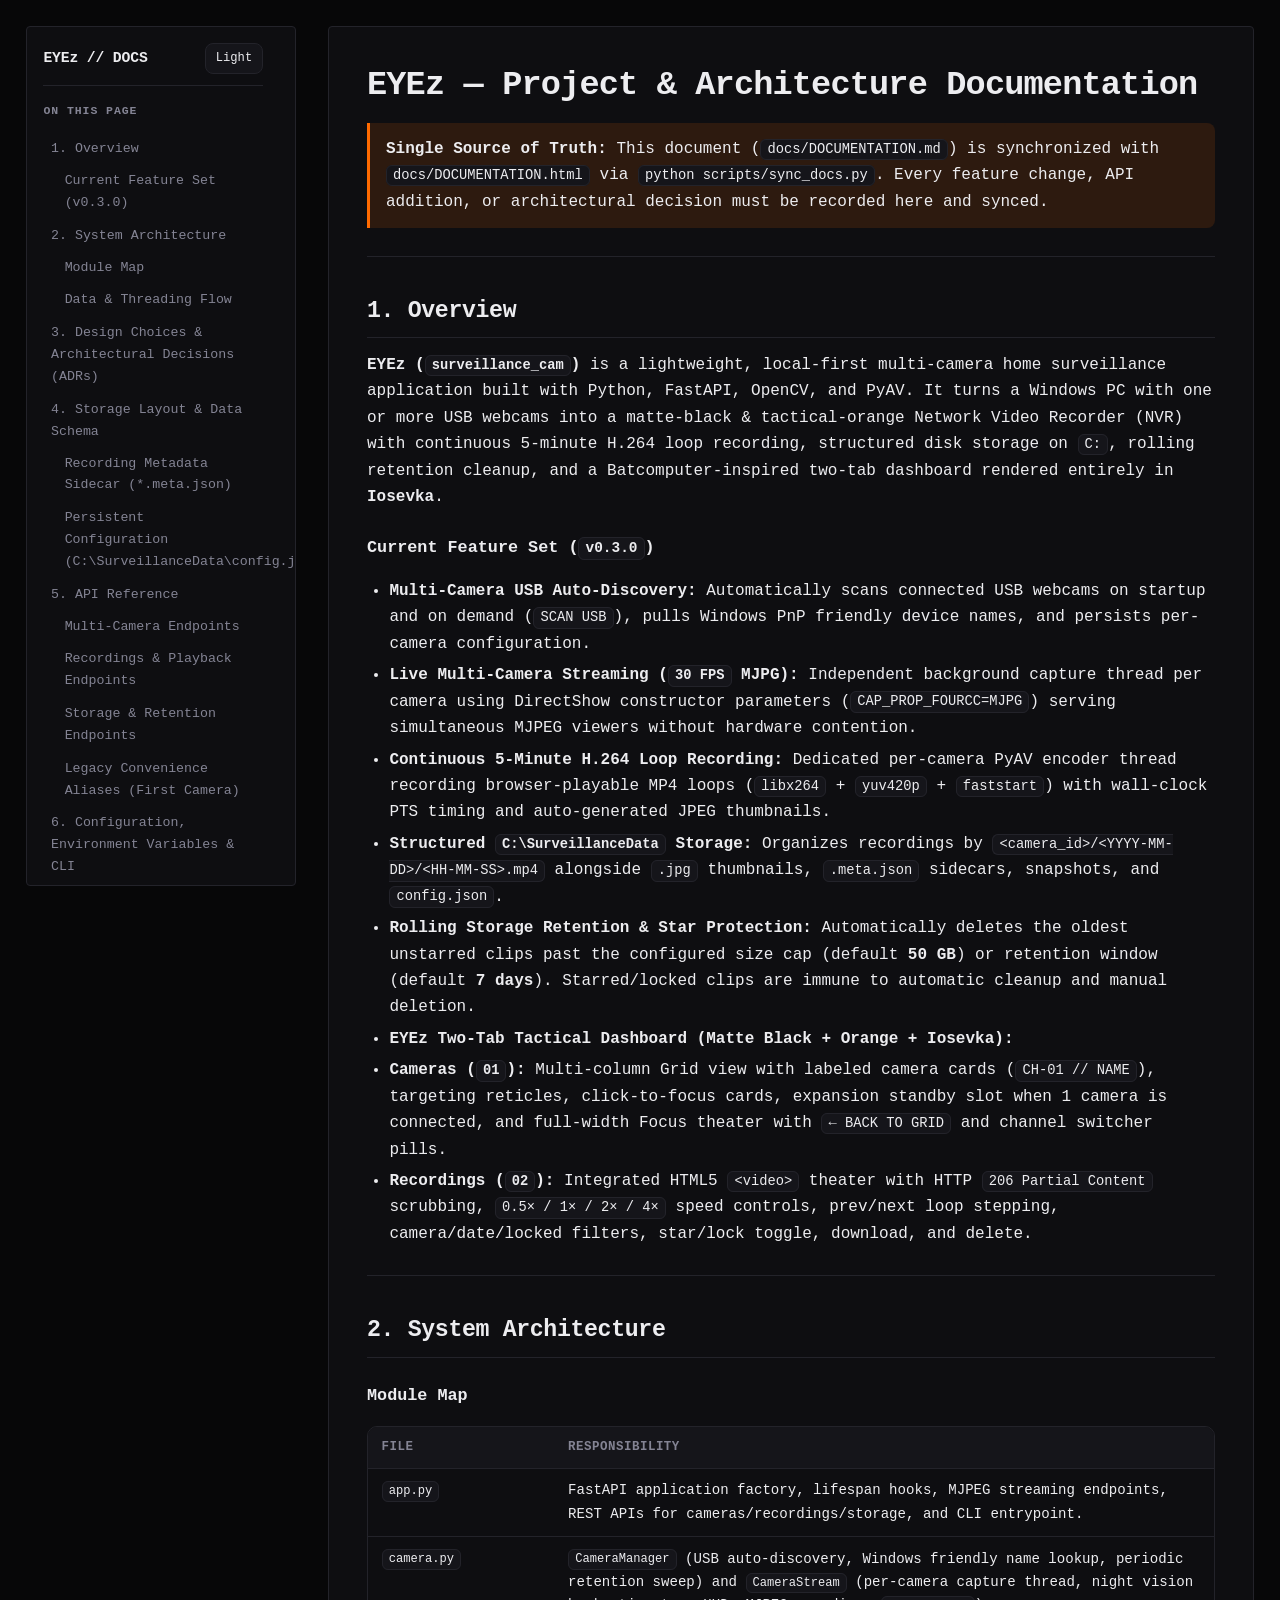
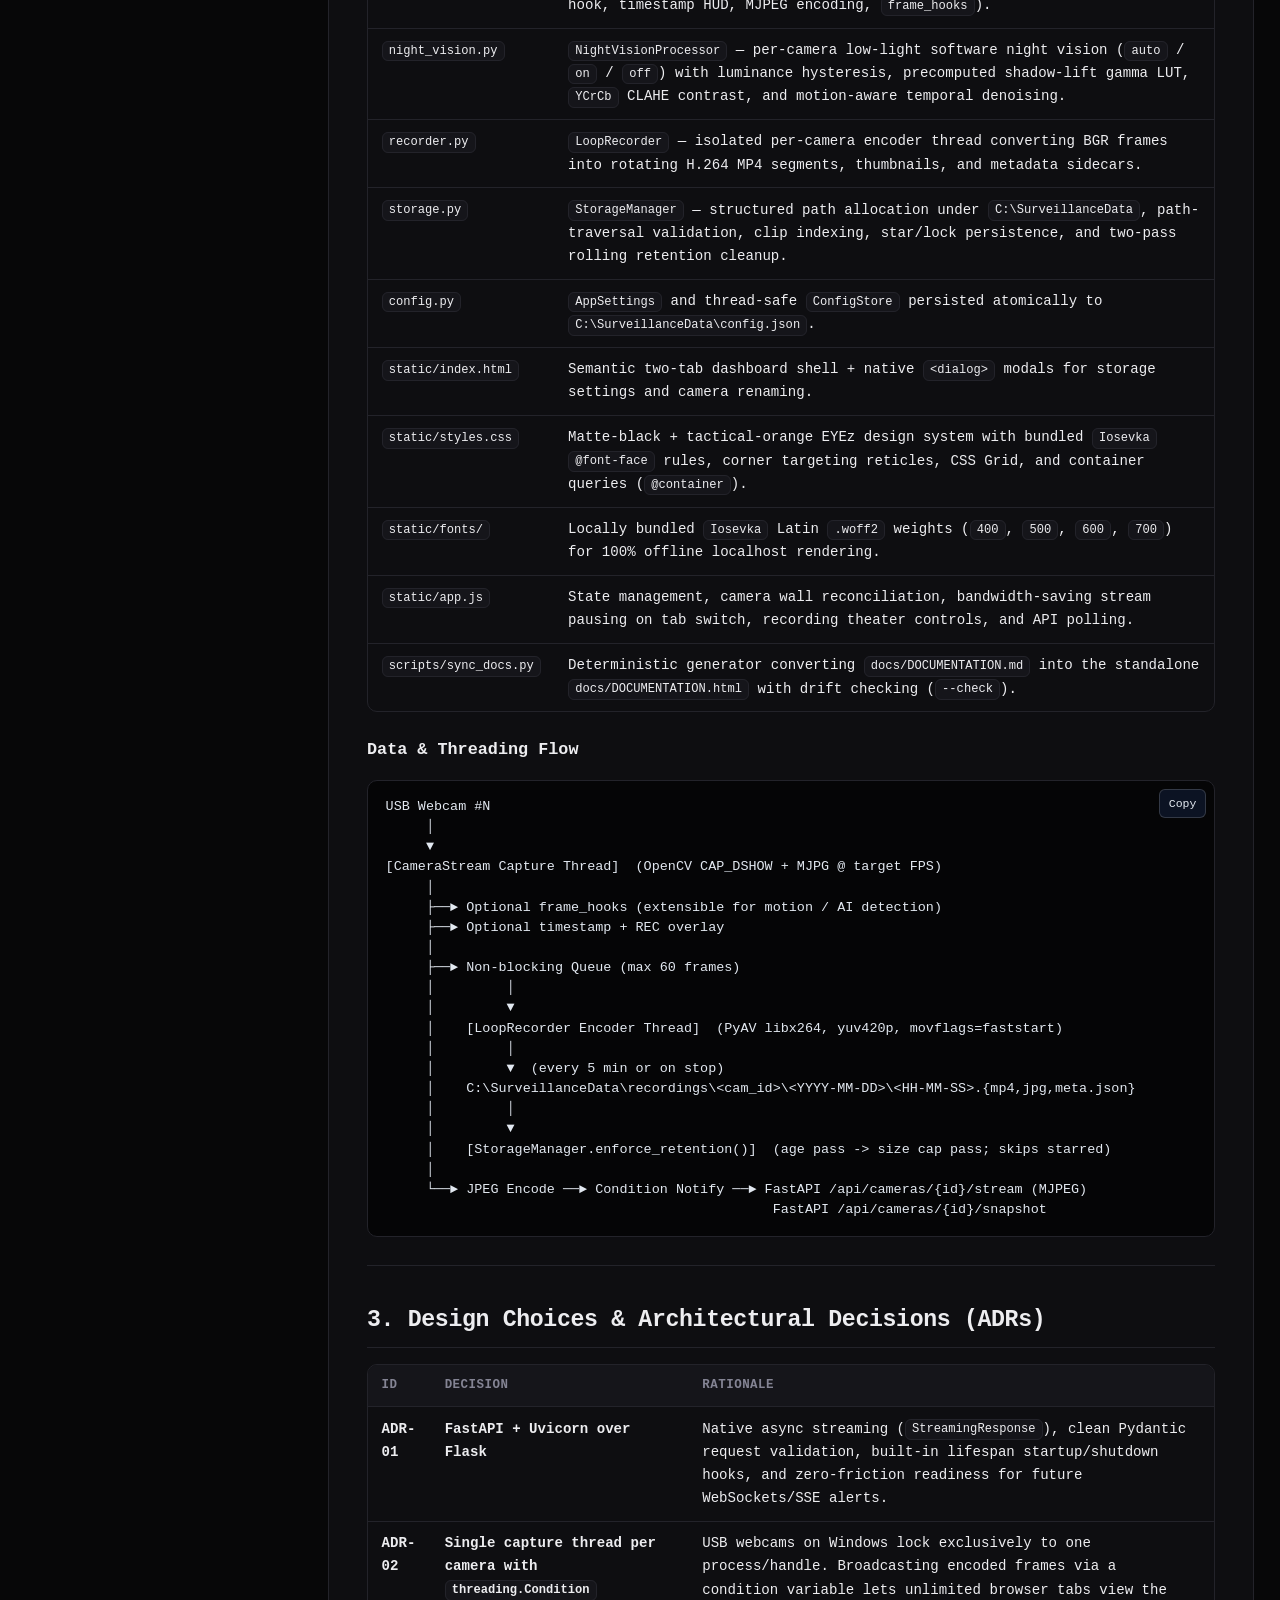
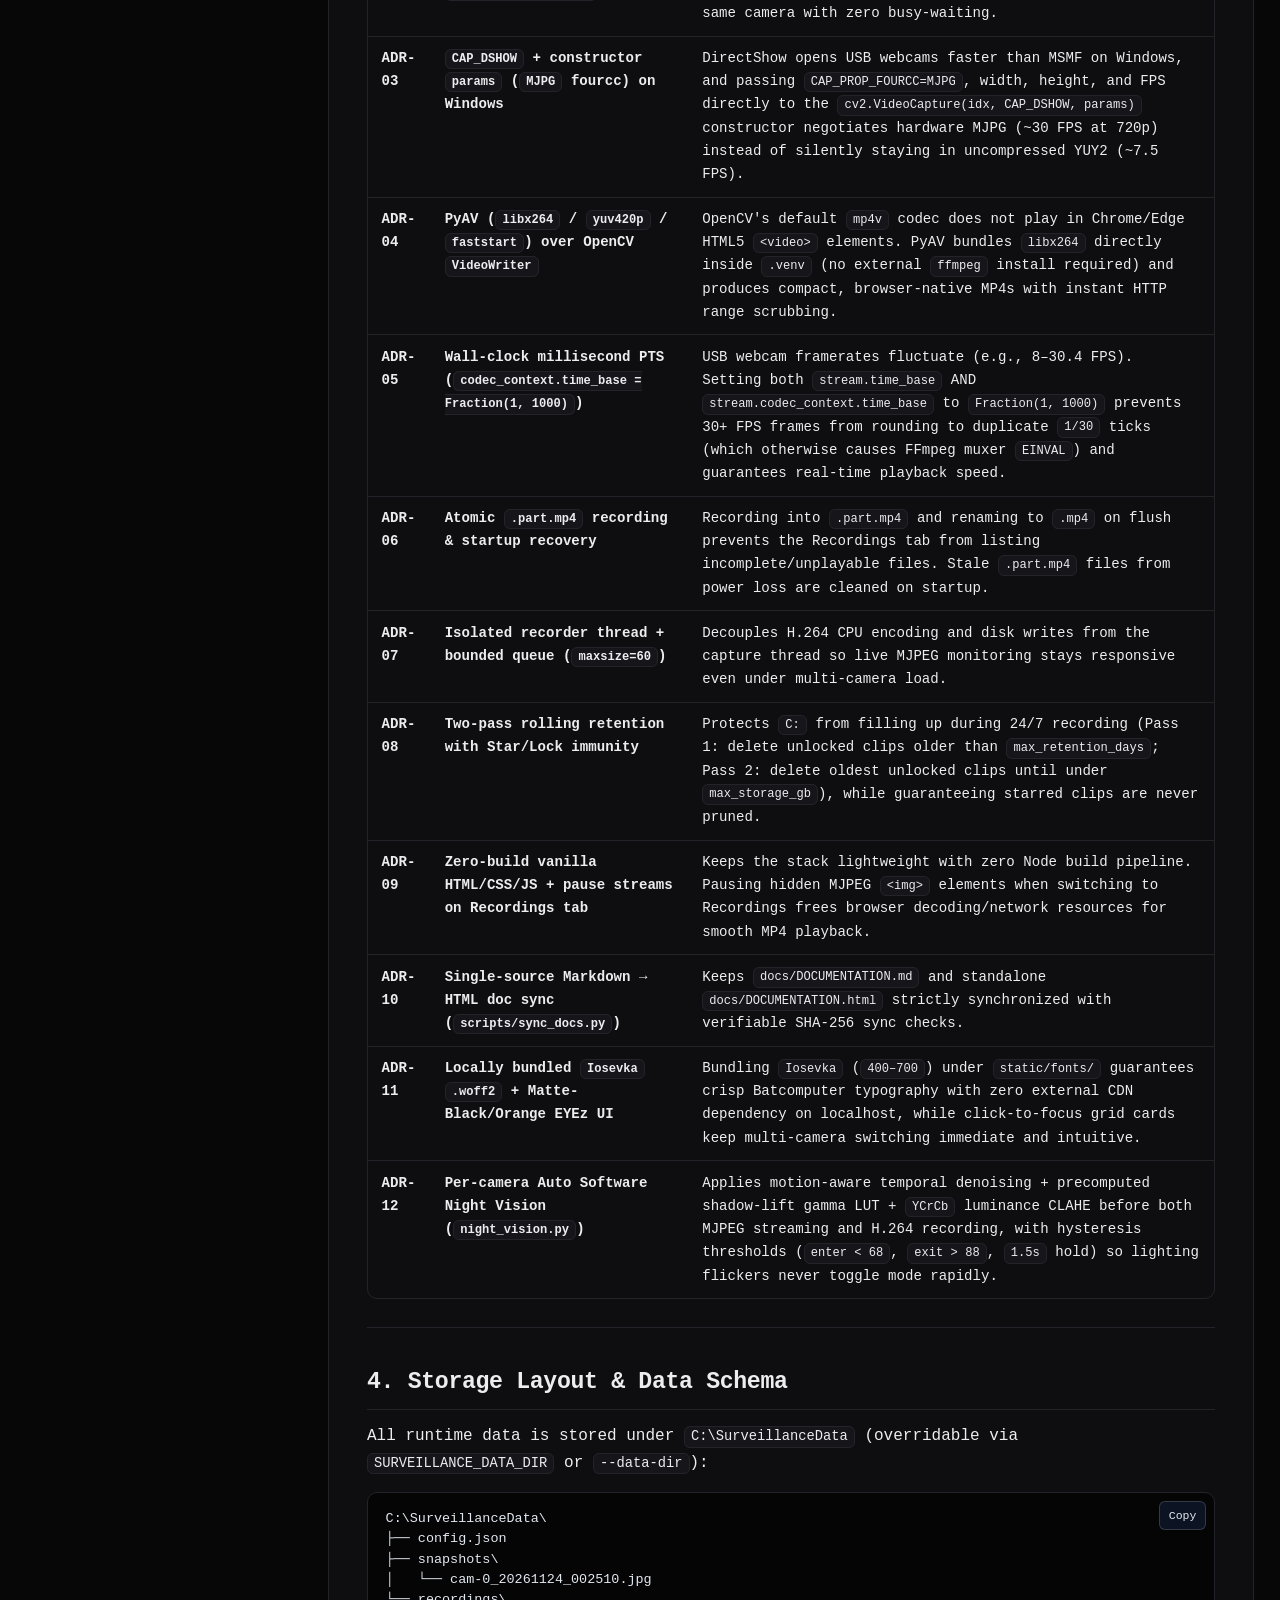
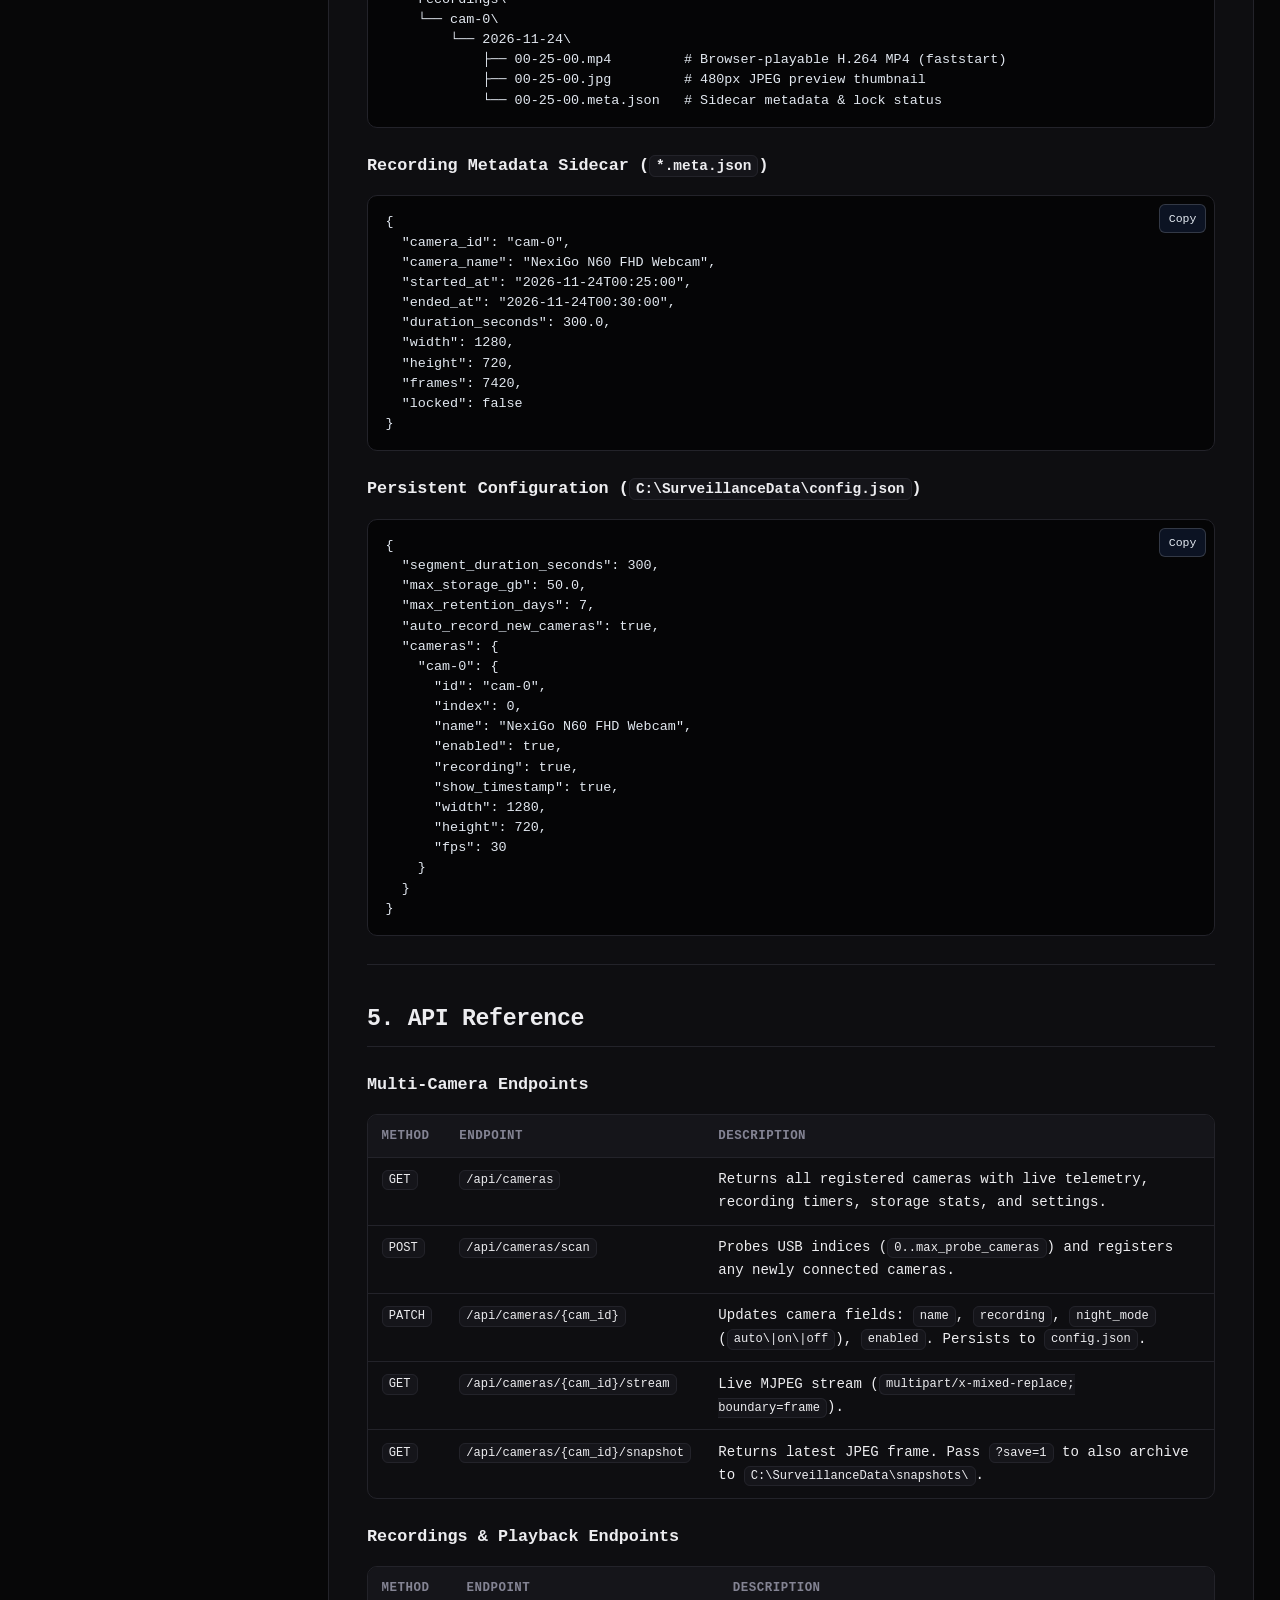
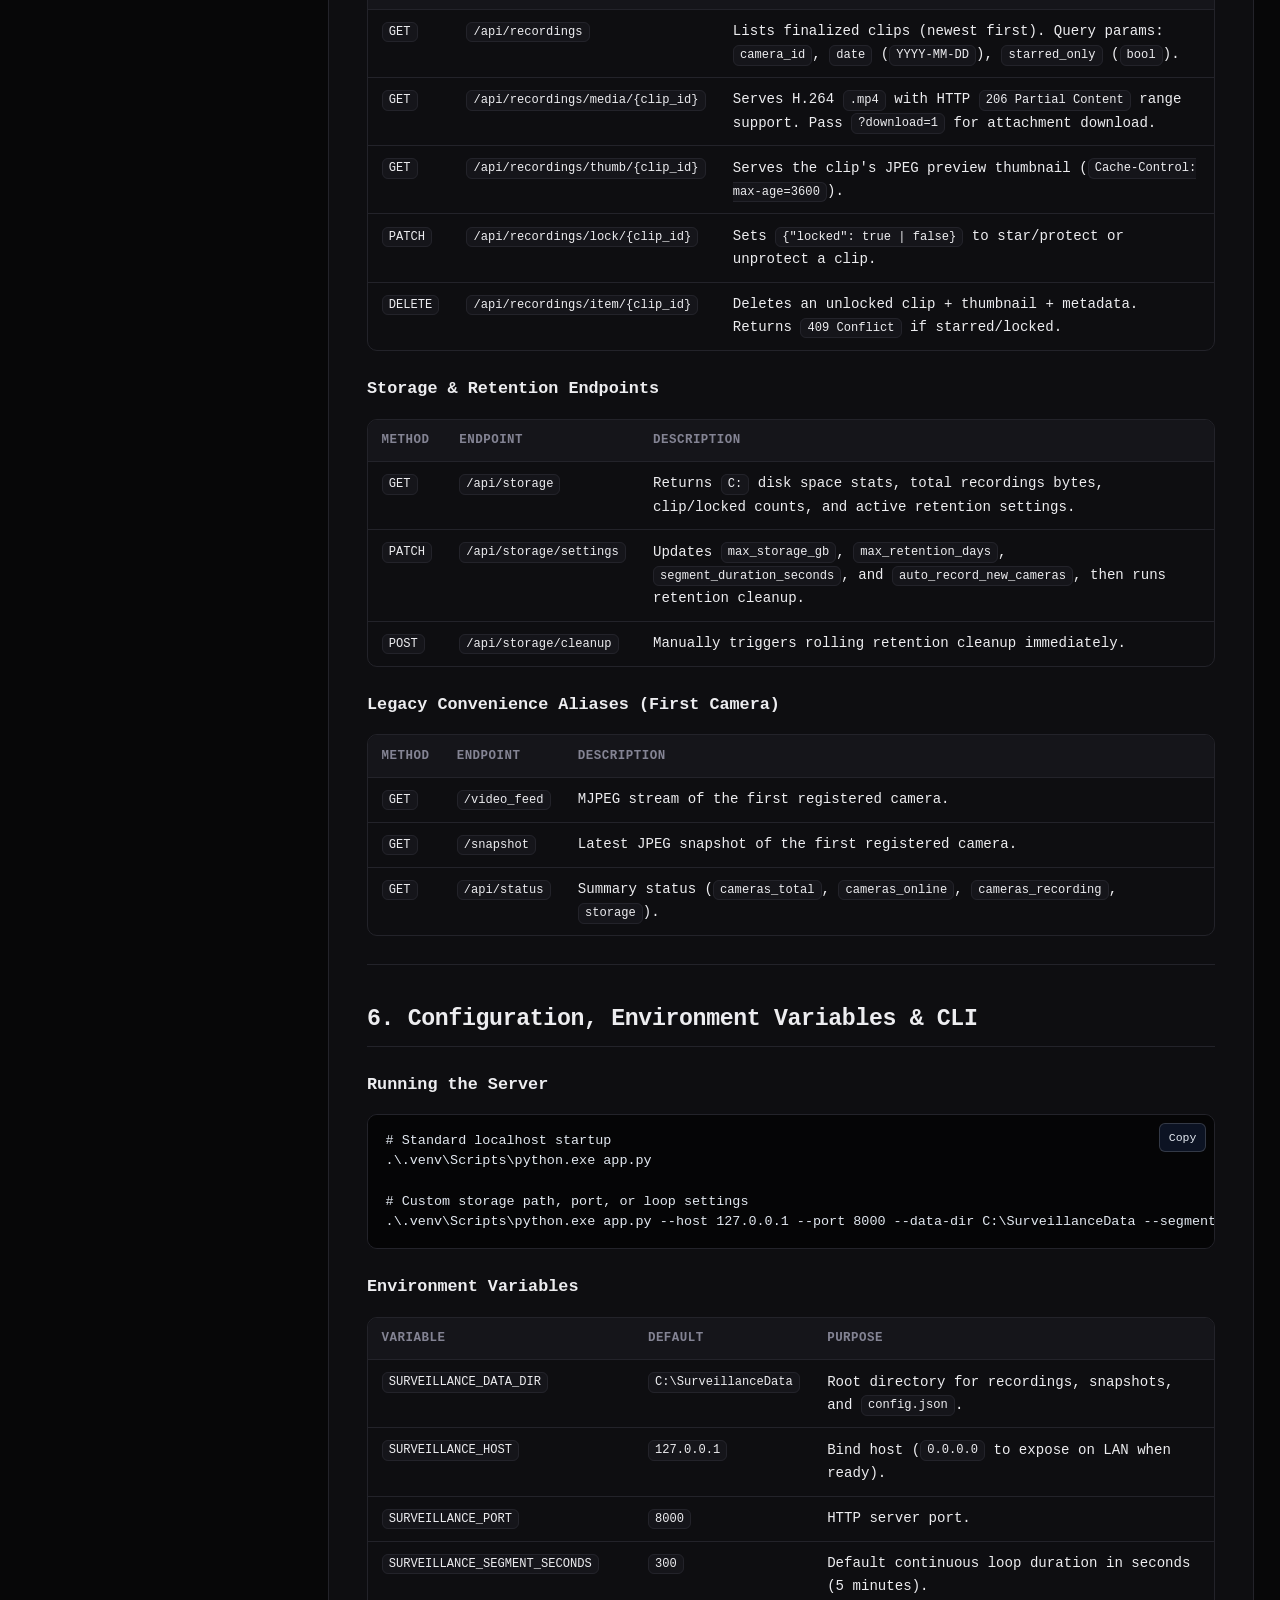
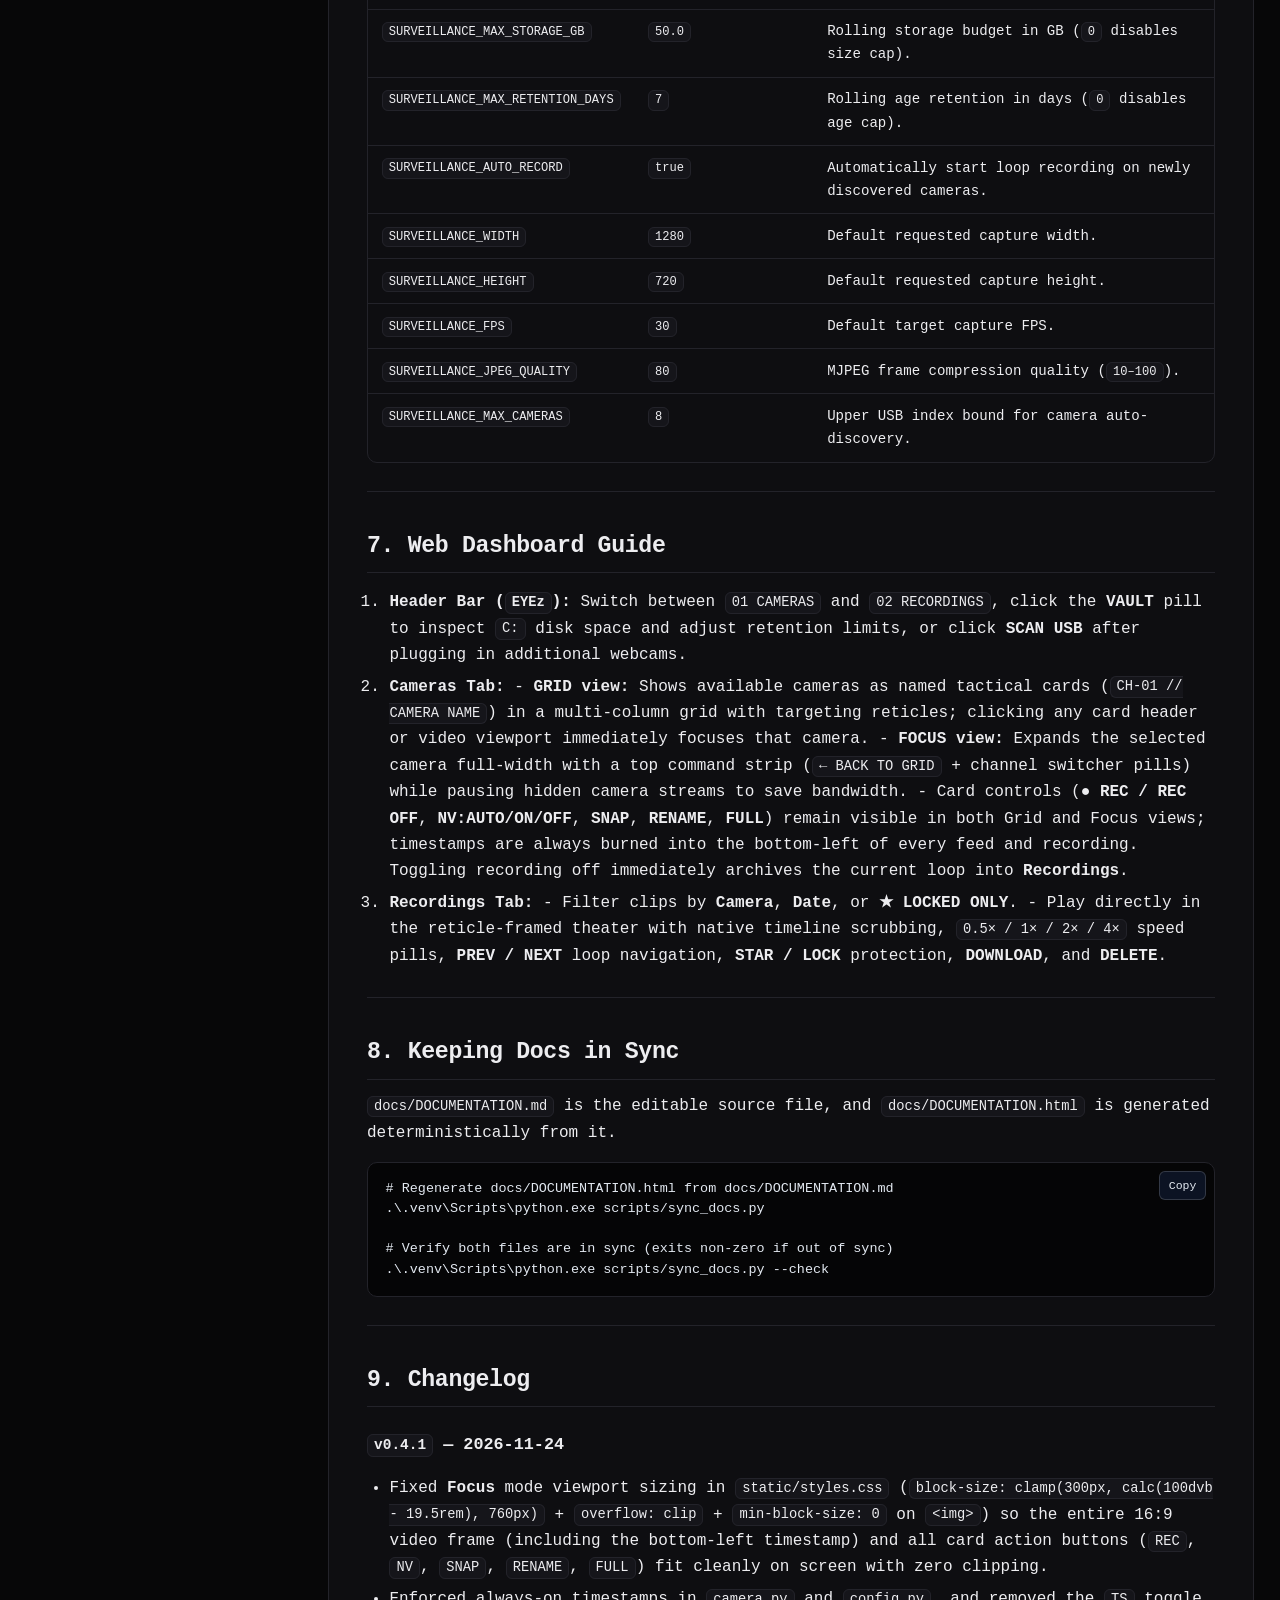
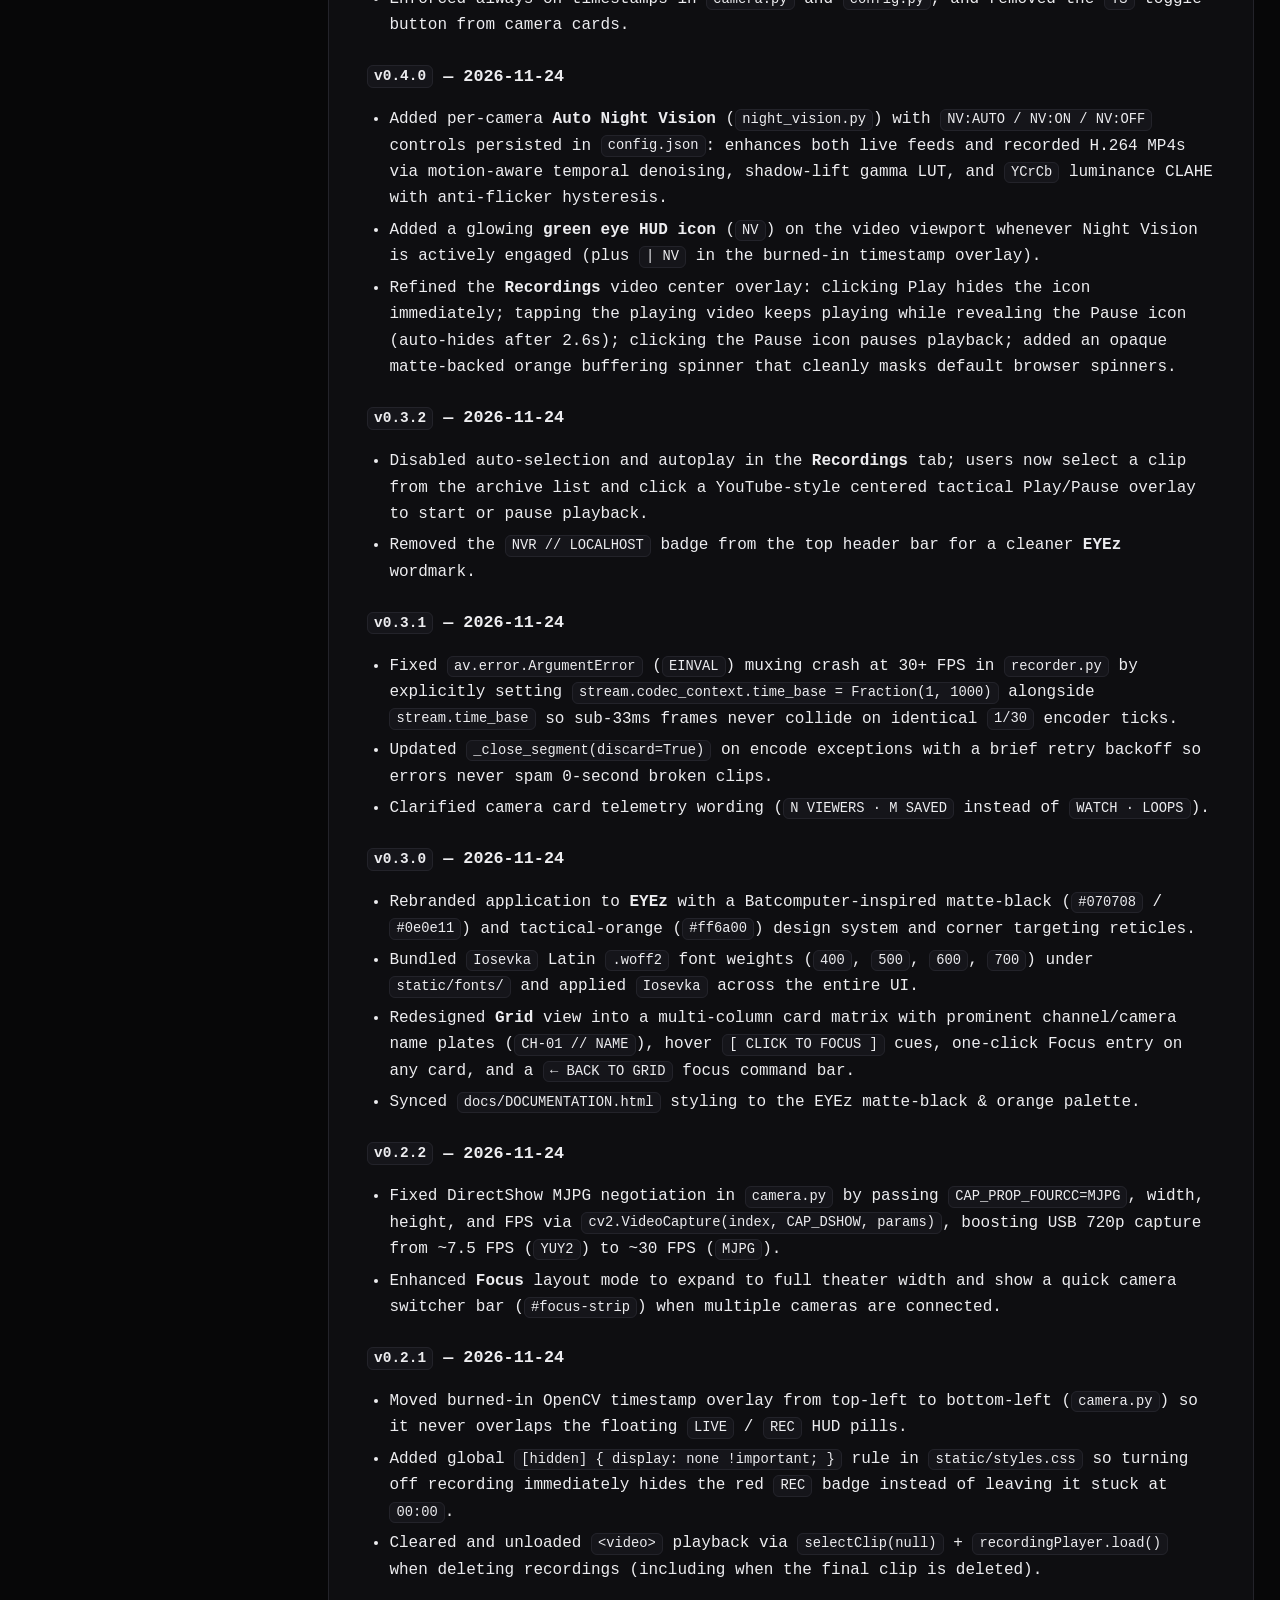
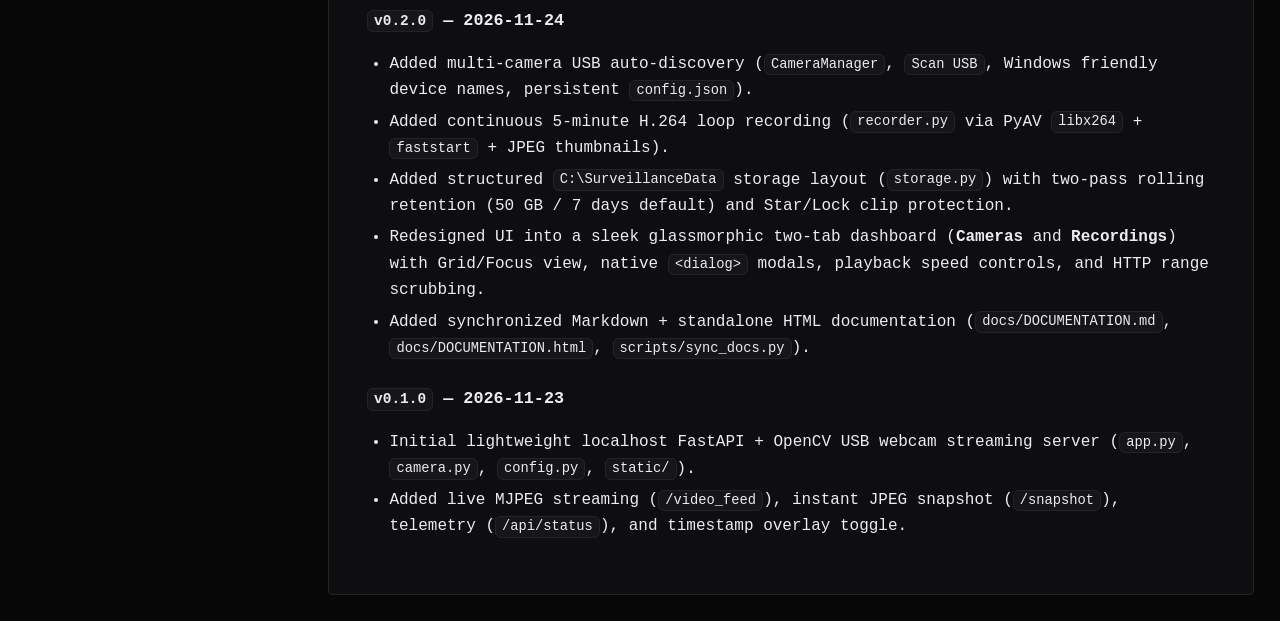
==== commit d41d7efe: "v0.4.1: EYEz matte-black/orange Iosevka UI, click-to-focus grid, auto night vision, 30 FPS recorder " ====
--- a/docs/DOCUMENTATION.html
+++ b/docs/DOCUMENTATION.html
@@ -3,36 +3,36 @@
   <head>
     <meta charset="UTF-8" />
     <meta name="viewport" content="width=device-width, initial-scale=1.0" />
-    <meta name="doc-source-sha256" content="d4bcb92a90580f0ba61ff29ff7cb1c3d68ad5c65d05881fdb92a3c688afb0104" />
-    <title>HomeWatch NVR — Project &amp; Architecture Documentation</title>
+    <meta name="doc-source-sha256" content="9860ac21e6f3b51ea48fe57f7cbf263b105dbff3ff33559d21bf090db4eef1bb" />
+    <title>EYEz — Project &amp; Architecture Documentation</title>
     <style>
       :root {
         color-scheme: dark;
-        --bg: #080c14;
-        --surface: #101724;
-        --surface-2: #172033;
-        --border: rgb(148 163 184 / 16%);
-        --border-strong: rgb(148 163 184 / 30%);
-        --text: #edf2f7;
-        --muted: #94a3b8;
-        --accent: #60a5fa;
-        --accent-soft: rgb(59 130 246 / 14%);
-        --code-bg: #0b111d;
-        --radius: 12px;
+        --bg: #070708;
+        --surface: #0e0e11;
+        --surface-2: #15151a;
+        --border: #23232a;
+        --border-strong: #363642;
+        --text: #ededf0;
+        --muted: #848494;
+        --accent: #ff6a00;
+        --accent-soft: rgb(255 106 0 / 13%);
+        --code-bg: #050506;
+        --radius: 4px;
       }
 
       :root[data-theme="light"] {
         color-scheme: light;
-        --bg: #f8fafc;
+        --bg: #f5f5f7;
         --surface: #ffffff;
-        --surface-2: #f1f5f9;
-        --border: rgb(15 23 42 / 12%);
-        --border-strong: rgb(15 23 42 / 24%);
-        --text: #0f172a;
-        --muted: #475569;
-        --accent: #2563eb;
-        --accent-soft: rgb(37 99 235 / 10%);
-        --code-bg: #0f172a;
+        --surface-2: #ececf0;
+        --border: rgb(15 15 20 / 13%);
+        --border-strong: rgb(15 15 20 / 26%);
+        --text: #111114;
+        --muted: #52525c;
+        --accent: #d95700;
+        --accent-soft: rgb(217 87 0 / 10%);
+        --code-bg: #111114;
       }
 
       *,
@@ -50,7 +50,7 @@
         min-block-size: 100dvb;
         background: var(--bg);
         color: var(--text);
-        font-family: "Inter", "Segoe UI", system-ui, -apple-system, sans-serif;
+        font-family: "Iosevka", ui-monospace, SFMono-Regular, Consolas, monospace;
         line-height: 1.65;
       }
 
@@ -329,14 +329,14 @@
     <div class="doc-shell">
       <aside class="sidebar" aria-label="Document navigation">
         <div class="sidebar-header">
-          <span class="sidebar-brand">HomeWatch NVR Docs</span>
+          <span class="sidebar-brand">EYEz // DOCS</span>
           <button type="button" class="theme-btn" id="btn-theme">Light</button>
         </div>
         <p class="toc-title">On This Page</p>
         <nav class="toc"><div class="toc">
 <ul>
 <li><a href="#1-overview">1. Overview</a><ul>
-<li><a href="#current-feature-set-v020">Current Feature Set (v0.2.0)</a></li>
+<li><a href="#current-feature-set-v030">Current Feature Set (v0.3.0)</a></li>
 </ul>
 </li>
 <li><a href="#2-system-architecture">2. System Architecture</a><ul>
@@ -365,6 +365,11 @@
 <li><a href="#7-web-dashboard-guide">7. Web Dashboard Guide</a></li>
 <li><a href="#8-keeping-docs-in-sync">8. Keeping Docs in Sync</a></li>
 <li><a href="#9-changelog">9. Changelog</a><ul>
+<li><a href="#v041-2026-11-24">v0.4.1 — 2026-11-24</a></li>
+<li><a href="#v040-2026-11-24">v0.4.0 — 2026-11-24</a></li>
+<li><a href="#v032-2026-11-24">v0.3.2 — 2026-11-24</a></li>
+<li><a href="#v031-2026-11-24">v0.3.1 — 2026-11-24</a></li>
+<li><a href="#v030-2026-11-24">v0.3.0 — 2026-11-24</a></li>
 <li><a href="#v022-2026-11-24">v0.2.2 — 2026-11-24</a></li>
 <li><a href="#v021-2026-11-24">v0.2.1 — 2026-11-24</a></li>
 <li><a href="#v020-2026-11-24">v0.2.0 — 2026-11-24</a></li>
@@ -376,28 +381,28 @@
 </nav>
         <div class="sync-meta">
           Synced from DOCUMENTATION.md<br />
-          SHA-256: d4bcb92a9058
+          SHA-256: 9860ac21e6f3
         </div>
       </aside>
 
       <main class="content">
-        <h1 id="homewatch-nvr-project-architecture-documentation">HomeWatch NVR — Project &amp; Architecture Documentation</h1>
+        <h1 id="eyez-project-architecture-documentation">EYEz — Project &amp; Architecture Documentation</h1>
 <blockquote>
 <p><strong>Single Source of Truth:</strong> This document (<code>docs/DOCUMENTATION.md</code>) is synchronized with <code>docs/DOCUMENTATION.html</code> via <code>python scripts/sync_docs.py</code>. Every feature change, API addition, or architectural decision must be recorded here and synced.</p>
 </blockquote>
 <hr />
 <h2 id="1-overview">1. Overview</h2>
-<p><strong>HomeWatch NVR (<code>surveillance_cam</code>)</strong> is a lightweight, local-first multi-camera home surveillance application built with Python, FastAPI, OpenCV, and PyAV. It turns a Windows PC with one or more USB webcams into a browser-accessible Network Video Recorder (NVR) with continuous 5-minute H.264 loop recording, structured disk storage on <code>C:</code>, rolling retention cleanup, and a modern two-tab dashboard.</p>
-<h3 id="current-feature-set-v020">Current Feature Set (<code>v0.2.0</code>)</h3>
-<ul>
-<li><strong>Multi-Camera USB Auto-Discovery:</strong> Automatically scans connected USB webcams on startup and on demand (<code>Scan USB</code>), pulls Windows PnP friendly device names, and persists per-camera configuration.</li>
-<li><strong>Live Multi-Camera Streaming:</strong> Independent background capture thread per camera serving simultaneous MJPEG viewers without exclusive hardware contention.</li>
+<p><strong>EYEz (<code>surveillance_cam</code>)</strong> is a lightweight, local-first multi-camera home surveillance application built with Python, FastAPI, OpenCV, and PyAV. It turns a Windows PC with one or more USB webcams into a matte-black &amp; tactical-orange Network Video Recorder (NVR) with continuous 5-minute H.264 loop recording, structured disk storage on <code>C:</code>, rolling retention cleanup, and a Batcomputer-inspired two-tab dashboard rendered entirely in <strong>Iosevka</strong>.</p>
+<h3 id="current-feature-set-v030">Current Feature Set (<code>v0.3.0</code>)</h3>
+<ul>
+<li><strong>Multi-Camera USB Auto-Discovery:</strong> Automatically scans connected USB webcams on startup and on demand (<code>SCAN USB</code>), pulls Windows PnP friendly device names, and persists per-camera configuration.</li>
+<li><strong>Live Multi-Camera Streaming (<code>30 FPS</code> MJPG):</strong> Independent background capture thread per camera using DirectShow constructor parameters (<code>CAP_PROP_FOURCC=MJPG</code>) serving simultaneous MJPEG viewers without hardware contention.</li>
 <li><strong>Continuous 5-Minute H.264 Loop Recording:</strong> Dedicated per-camera PyAV encoder thread recording browser-playable MP4 loops (<code>libx264</code> + <code>yuv420p</code> + <code>faststart</code>) with wall-clock PTS timing and auto-generated JPEG thumbnails.</li>
 <li><strong>Structured <code>C:\SurveillanceData</code> Storage:</strong> Organizes recordings by <code>&lt;camera_id&gt;/&lt;YYYY-MM-DD&gt;/&lt;HH-MM-SS&gt;.mp4</code> alongside <code>.jpg</code> thumbnails, <code>.meta.json</code> sidecars, snapshots, and <code>config.json</code>.</li>
 <li><strong>Rolling Storage Retention &amp; Star Protection:</strong> Automatically deletes the oldest unstarred clips past the configured size cap (default <strong>50 GB</strong>) or retention window (default <strong>7 days</strong>). Starred/locked clips are immune to automatic cleanup and manual deletion.</li>
-<li><strong>Two-Tab Web Dashboard:</strong></li>
-<li><strong>Cameras:</strong> Glassmorphic responsive Grid / Focus wall, live <code>REC</code> segment timers, loop progress bars, inline rename modal, timestamp toggle, fullscreen, and snapshot saving.</li>
-<li><strong>Recordings:</strong> Integrated HTML5 <code>&lt;video&gt;</code> theater with HTTP <code>206 Partial Content</code> scrubbing, <code>0.5× / 1× / 2× / 4×</code> speed controls, prev/next loop stepping, camera/date/starred filters, star/lock toggle, download, and delete.</li>
+<li><strong>EYEz Two-Tab Tactical Dashboard (Matte Black + Orange + Iosevka):</strong></li>
+<li><strong>Cameras (<code>01</code>):</strong> Multi-column Grid view with labeled camera cards (<code>CH-01 // NAME</code>), targeting reticles, click-to-focus cards, expansion standby slot when 1 camera is connected, and full-width Focus theater with <code>← BACK TO GRID</code> and channel switcher pills.</li>
+<li><strong>Recordings (<code>02</code>):</strong> Integrated HTML5 <code>&lt;video&gt;</code> theater with HTTP <code>206 Partial Content</code> scrubbing, <code>0.5× / 1× / 2× / 4×</code> speed controls, prev/next loop stepping, camera/date/locked filters, star/lock toggle, download, and delete.</li>
 </ul>
 <hr />
 <h2 id="2-system-architecture">2. System Architecture</h2>
@@ -416,7 +421,11 @@
 </tr>
 <tr>
 <td><code>camera.py</code></td>
-<td><code>CameraManager</code> (USB auto-discovery, Windows friendly name lookup, periodic retention sweep) and <code>CameraStream</code> (per-camera capture thread, timestamp HUD, MJPEG encoding, <code>frame_hooks</code>).</td>
+<td><code>CameraManager</code> (USB auto-discovery, Windows friendly name lookup, periodic retention sweep) and <code>CameraStream</code> (per-camera capture thread, night vision hook, timestamp HUD, MJPEG encoding, <code>frame_hooks</code>).</td>
+</tr>
+<tr>
+<td><code>night_vision.py</code></td>
+<td><code>NightVisionProcessor</code> — per-camera low-light software night vision (<code>auto</code> / <code>on</code> / <code>off</code>) with luminance hysteresis, precomputed shadow-lift gamma LUT, <code>YCrCb</code> CLAHE contrast, and motion-aware temporal denoising.</td>
 </tr>
 <tr>
 <td><code>recorder.py</code></td>
@@ -436,7 +445,11 @@
 </tr>
 <tr>
 <td><code>static/styles.css</code></td>
-<td>Dark glassmorphic UI using CSS Grid, container queries (<code>@container</code>), logical properties, <code>aspect-ratio</code>, and CSS custom properties for progress bars.</td>
+<td>Matte-black + tactical-orange EYEz design system with bundled <code>Iosevka</code> <code>@font-face</code> rules, corner targeting reticles, CSS Grid, and container queries (<code>@container</code>).</td>
+</tr>
+<tr>
+<td><code>static/fonts/</code></td>
+<td>Locally bundled <code>Iosevka</code> Latin <code>.woff2</code> weights (<code>400</code>, <code>500</code>, <code>600</code>, <code>700</code>) for 100% offline localhost rendering.</td>
 </tr>
 <tr>
 <td><code>static/app.js</code></td>
@@ -504,8 +517,8 @@
 </tr>
 <tr>
 <td><strong>ADR-05</strong></td>
-<td><strong>Wall-clock millisecond PTS (<code>Fraction(1, 1000)</code>)</strong></td>
-<td>USB webcam framerates fluctuate with ambient lighting/auto-exposure (e.g., 8 FPS at night vs 30 FPS in daylight). Using monotonic wall-clock PTS guarantees every 5-minute clip plays back at accurate real-time speed.</td>
+<td><strong>Wall-clock millisecond PTS (<code>codec_context.time_base = Fraction(1, 1000)</code>)</strong></td>
+<td>USB webcam framerates fluctuate (e.g., 8–30.4 FPS). Setting both <code>stream.time_base</code> AND <code>stream.codec_context.time_base</code> to <code>Fraction(1, 1000)</code> prevents 30+ FPS frames from rounding to duplicate <code>1/30</code> ticks (which otherwise causes FFmpeg muxer <code>EINVAL</code>) and guarantees real-time playback speed.</td>
 </tr>
 <tr>
 <td><strong>ADR-06</strong></td>
@@ -531,6 +544,16 @@
 <td><strong>ADR-10</strong></td>
 <td><strong>Single-source Markdown → HTML doc sync (<code>scripts/sync_docs.py</code>)</strong></td>
 <td>Keeps <code>docs/DOCUMENTATION.md</code> and standalone <code>docs/DOCUMENTATION.html</code> strictly synchronized with verifiable SHA-256 sync checks.</td>
+</tr>
+<tr>
+<td><strong>ADR-11</strong></td>
+<td><strong>Locally bundled <code>Iosevka</code> <code>.woff2</code> + Matte-Black/Orange EYEz UI</strong></td>
+<td>Bundling <code>Iosevka</code> (<code>400–700</code>) under <code>static/fonts/</code> guarantees crisp Batcomputer typography with zero external CDN dependency on localhost, while click-to-focus grid cards keep multi-camera switching immediate and intuitive.</td>
+</tr>
+<tr>
+<td><strong>ADR-12</strong></td>
+<td><strong>Per-camera Auto Software Night Vision (<code>night_vision.py</code>)</strong></td>
+<td>Applies motion-aware temporal denoising + precomputed shadow-lift gamma LUT + <code>YCrCb</code> luminance CLAHE before both MJPEG streaming and H.264 recording, with hysteresis thresholds (<code>enter &lt; 68</code>, <code>exit &gt; 88</code>, <code>1.5s</code> hold) so lighting flickers never toggle mode rapidly.</td>
 </tr>
 </tbody>
 </table>
@@ -607,7 +630,7 @@
 <tr>
 <td><code>PATCH</code></td>
 <td><code>/api/cameras/{cam_id}</code></td>
-<td>Updates camera fields: <code>name</code>, <code>recording</code>, <code>show_timestamp</code>, <code>enabled</code>. Persists to <code>config.json</code>.</td>
+<td>Updates camera fields: <code>name</code>, <code>recording</code>, <code>night_mode</code> (<code>auto\|on\|off</code>), <code>enabled</code>. Persists to <code>config.json</code>.</td>
 </tr>
 <tr>
 <td><code>GET</code></td>
@@ -796,14 +819,14 @@
 <hr />
 <h2 id="7-web-dashboard-guide">7. Web Dashboard Guide</h2>
 <ol>
-<li><strong>Header Bar:</strong> Switch between <strong>Cameras</strong> and <strong>Recordings</strong>, click the <strong>Storage</strong> pill to inspect <code>C:</code> disk space and adjust retention limits, or click <strong>Scan USB</strong> after plugging in additional webcams.</li>
+<li><strong>Header Bar (<code>EYEz</code>):</strong> Switch between <code>01 CAMERAS</code> and <code>02 RECORDINGS</code>, click the <strong>VAULT</strong> pill to inspect <code>C:</code> disk space and adjust retention limits, or click <strong>SCAN USB</strong> after plugging in additional webcams.</li>
 <li><strong>Cameras Tab:</strong>
-   - Switch between <strong>Grid</strong> (responsive multi-cam wall) and <strong>Focus</strong> (single expanded camera view).
-   - Each card shows live online status, pulsing <code>REC</code> loop timer + progress bar, resolution/FPS HUD, and quick actions (<strong>Rec On/Off</strong>, <strong>Snapshot</strong>, <strong>TS</strong>, <strong>Rename</strong>, <strong>Focus</strong>, <strong>Full</strong>).
-   - Toggling <strong>Rec On → Rec Off</strong> immediately flushes and saves the current loop so it appears in <strong>Recordings</strong>.</li>
+   - <strong>GRID view:</strong> Shows available cameras as named tactical cards (<code>CH-01 // CAMERA NAME</code>) in a multi-column grid with targeting reticles; clicking any card header or video viewport immediately focuses that camera.
+   - <strong>FOCUS view:</strong> Expands the selected camera full-width with a top command strip (<code>← BACK TO GRID</code> + channel switcher pills) while pausing hidden camera streams to save bandwidth.
+   - Card controls (<strong>● REC / REC OFF</strong>, <strong>NV:AUTO/ON/OFF</strong>, <strong>SNAP</strong>, <strong>RENAME</strong>, <strong>FULL</strong>) remain visible in both Grid and Focus views; timestamps are always burned into the bottom-left of every feed and recording. Toggling recording off immediately archives the current loop into <strong>Recordings</strong>.</li>
 <li><strong>Recordings Tab:</strong>
-   - Filter clips by <strong>Camera</strong>, <strong>Date</strong>, or <strong>★ Starred Only</strong>.
-   - Play directly in the theater with native timeline scrubbing, <code>0.5× / 1× / 2× / 4×</code> speed pills, <strong>Prev / Next</strong> loop navigation, <strong>Star</strong> protection, <strong>Download</strong>, and <strong>Delete</strong>.</li>
+   - Filter clips by <strong>Camera</strong>, <strong>Date</strong>, or <strong>★ LOCKED ONLY</strong>.
+   - Play directly in the reticle-framed theater with native timeline scrubbing, <code>0.5× / 1× / 2× / 4×</code> speed pills, <strong>PREV / NEXT</strong> loop navigation, <strong>STAR / LOCK</strong> protection, <strong>DOWNLOAD</strong>, and <strong>DELETE</strong>.</li>
 </ol>
 <hr />
 <h2 id="8-keeping-docs-in-sync">8. Keeping Docs in Sync</h2>
@@ -816,6 +839,35 @@
 </code></pre>
 <hr />
 <h2 id="9-changelog">9. Changelog</h2>
+<h3 id="v041-2026-11-24"><code>v0.4.1</code> — 2026-11-24</h3>
+<ul>
+<li>Fixed <strong>Focus</strong> mode viewport sizing in <code>static/styles.css</code> (<code>block-size: clamp(300px, calc(100dvb - 19.5rem), 760px)</code> + <code>overflow: clip</code> + <code>min-block-size: 0</code> on <code>&lt;img&gt;</code>) so the entire 16:9 video frame (including the bottom-left timestamp) and all card action buttons (<code>REC</code>, <code>NV</code>, <code>SNAP</code>, <code>RENAME</code>, <code>FULL</code>) fit cleanly on screen with zero clipping.</li>
+<li>Enforced always-on timestamps in <code>camera.py</code> and <code>config.py</code>, and removed the <code>TS</code> toggle button from camera cards.</li>
+</ul>
+<h3 id="v040-2026-11-24"><code>v0.4.0</code> — 2026-11-24</h3>
+<ul>
+<li>Added per-camera <strong>Auto Night Vision</strong> (<code>night_vision.py</code>) with <code>NV:AUTO / NV:ON / NV:OFF</code> controls persisted in <code>config.json</code>: enhances both live feeds and recorded H.264 MP4s via motion-aware temporal denoising, shadow-lift gamma LUT, and <code>YCrCb</code> luminance CLAHE with anti-flicker hysteresis.</li>
+<li>Added a glowing <strong>green eye HUD icon</strong> (<code>NV</code>) on the video viewport whenever Night Vision is actively engaged (plus <code>| NV</code> in the burned-in timestamp overlay).</li>
+<li>Refined the <strong>Recordings</strong> video center overlay: clicking Play hides the icon immediately; tapping the playing video keeps playing while revealing the Pause icon (auto-hides after 2.6s); clicking the Pause icon pauses playback; added an opaque matte-backed orange buffering spinner that cleanly masks default browser spinners.</li>
+</ul>
+<h3 id="v032-2026-11-24"><code>v0.3.2</code> — 2026-11-24</h3>
+<ul>
+<li>Disabled auto-selection and autoplay in the <strong>Recordings</strong> tab; users now select a clip from the archive list and click a YouTube-style centered tactical Play/Pause overlay to start or pause playback.</li>
+<li>Removed the <code>NVR // LOCALHOST</code> badge from the top header bar for a cleaner <strong>EYEz</strong> wordmark.</li>
+</ul>
+<h3 id="v031-2026-11-24"><code>v0.3.1</code> — 2026-11-24</h3>
+<ul>
+<li>Fixed <code>av.error.ArgumentError</code> (<code>EINVAL</code>) muxing crash at 30+ FPS in <code>recorder.py</code> by explicitly setting <code>stream.codec_context.time_base = Fraction(1, 1000)</code> alongside <code>stream.time_base</code> so sub-33ms frames never collide on identical <code>1/30</code> encoder ticks.</li>
+<li>Updated <code>_close_segment(discard=True)</code> on encode exceptions with a brief retry backoff so errors never spam 0-second broken clips.</li>
+<li>Clarified camera card telemetry wording (<code>N VIEWERS · M SAVED</code> instead of <code>WATCH · LOOPS</code>).</li>
+</ul>
+<h3 id="v030-2026-11-24"><code>v0.3.0</code> — 2026-11-24</h3>
+<ul>
+<li>Rebranded application to <strong>EYEz</strong> with a Batcomputer-inspired matte-black (<code>#070708</code> / <code>#0e0e11</code>) and tactical-orange (<code>#ff6a00</code>) design system and corner targeting reticles.</li>
+<li>Bundled <code>Iosevka</code> Latin <code>.woff2</code> font weights (<code>400</code>, <code>500</code>, <code>600</code>, <code>700</code>) under <code>static/fonts/</code> and applied <code>Iosevka</code> across the entire UI.</li>
+<li>Redesigned <strong>Grid</strong> view into a multi-column card matrix with prominent channel/camera name plates (<code>CH-01 // NAME</code>), hover <code>[ CLICK TO FOCUS ]</code> cues, one-click Focus entry on any card, and a <code>← BACK TO GRID</code> focus command bar.</li>
+<li>Synced <code>docs/DOCUMENTATION.html</code> styling to the EYEz matte-black &amp; orange palette.</li>
+</ul>
 <h3 id="v022-2026-11-24"><code>v0.2.2</code> — 2026-11-24</h3>
 <ul>
 <li>Fixed DirectShow MJPG negotiation in <code>camera.py</code> by passing <code>CAP_PROP_FOURCC=MJPG</code>, width, height, and FPS via <code>cv2.VideoCapture(index, CAP_DSHOW, params)</code>, boosting USB 720p capture from ~7.5 FPS (<code>YUY2</code>) to ~30 FPS (<code>MJPG</code>).</li>
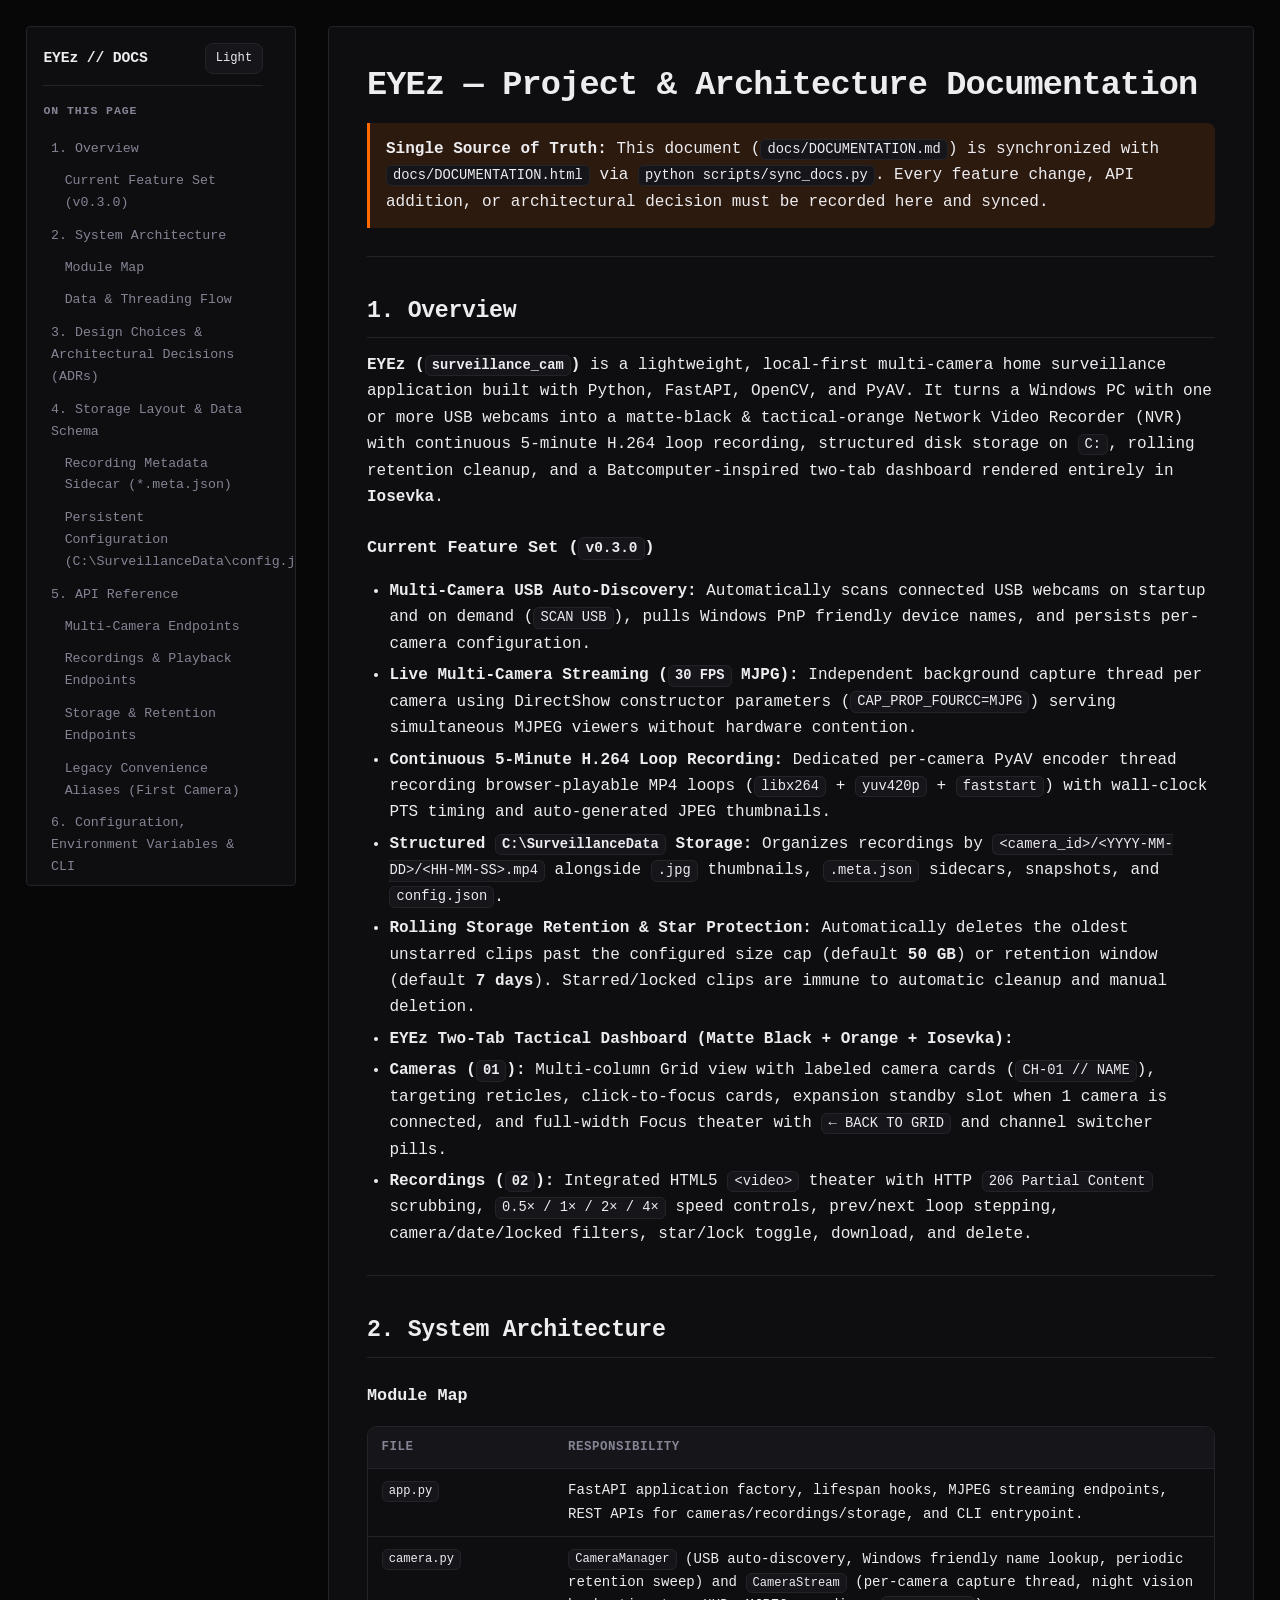
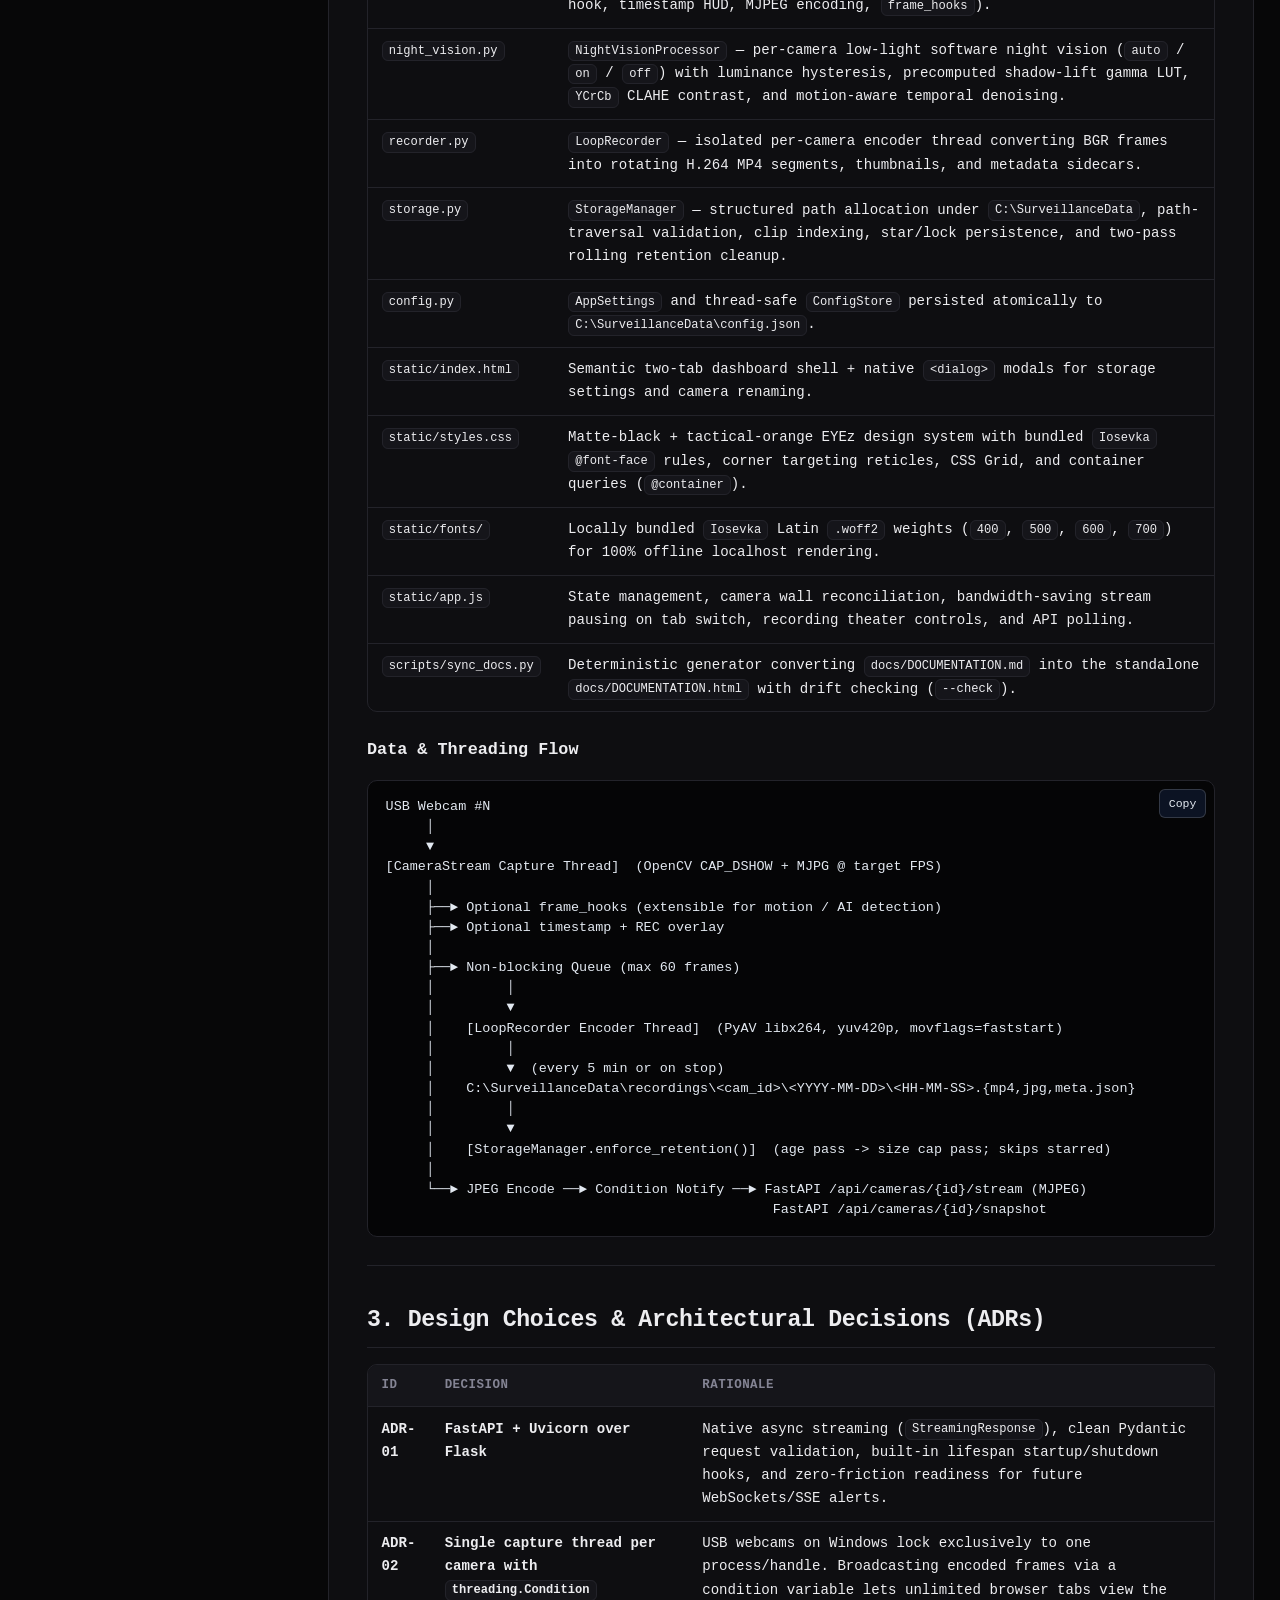
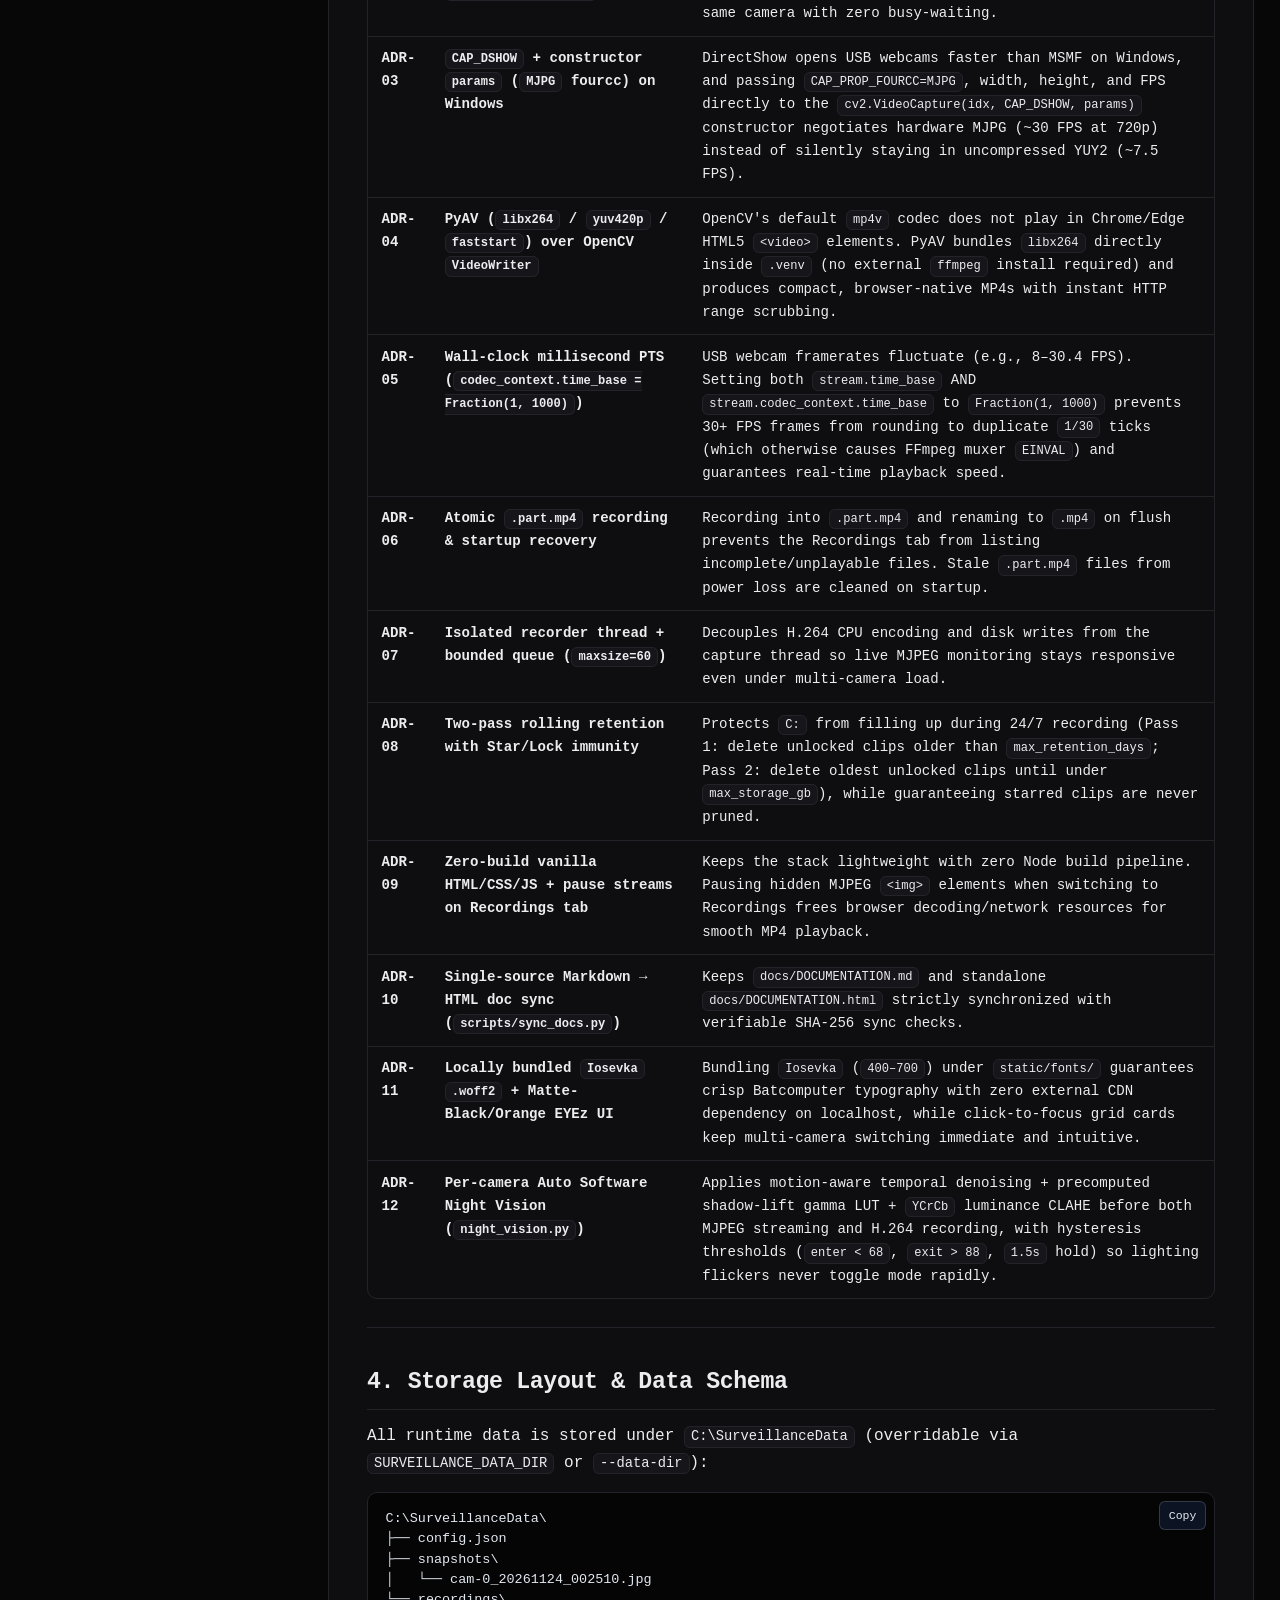
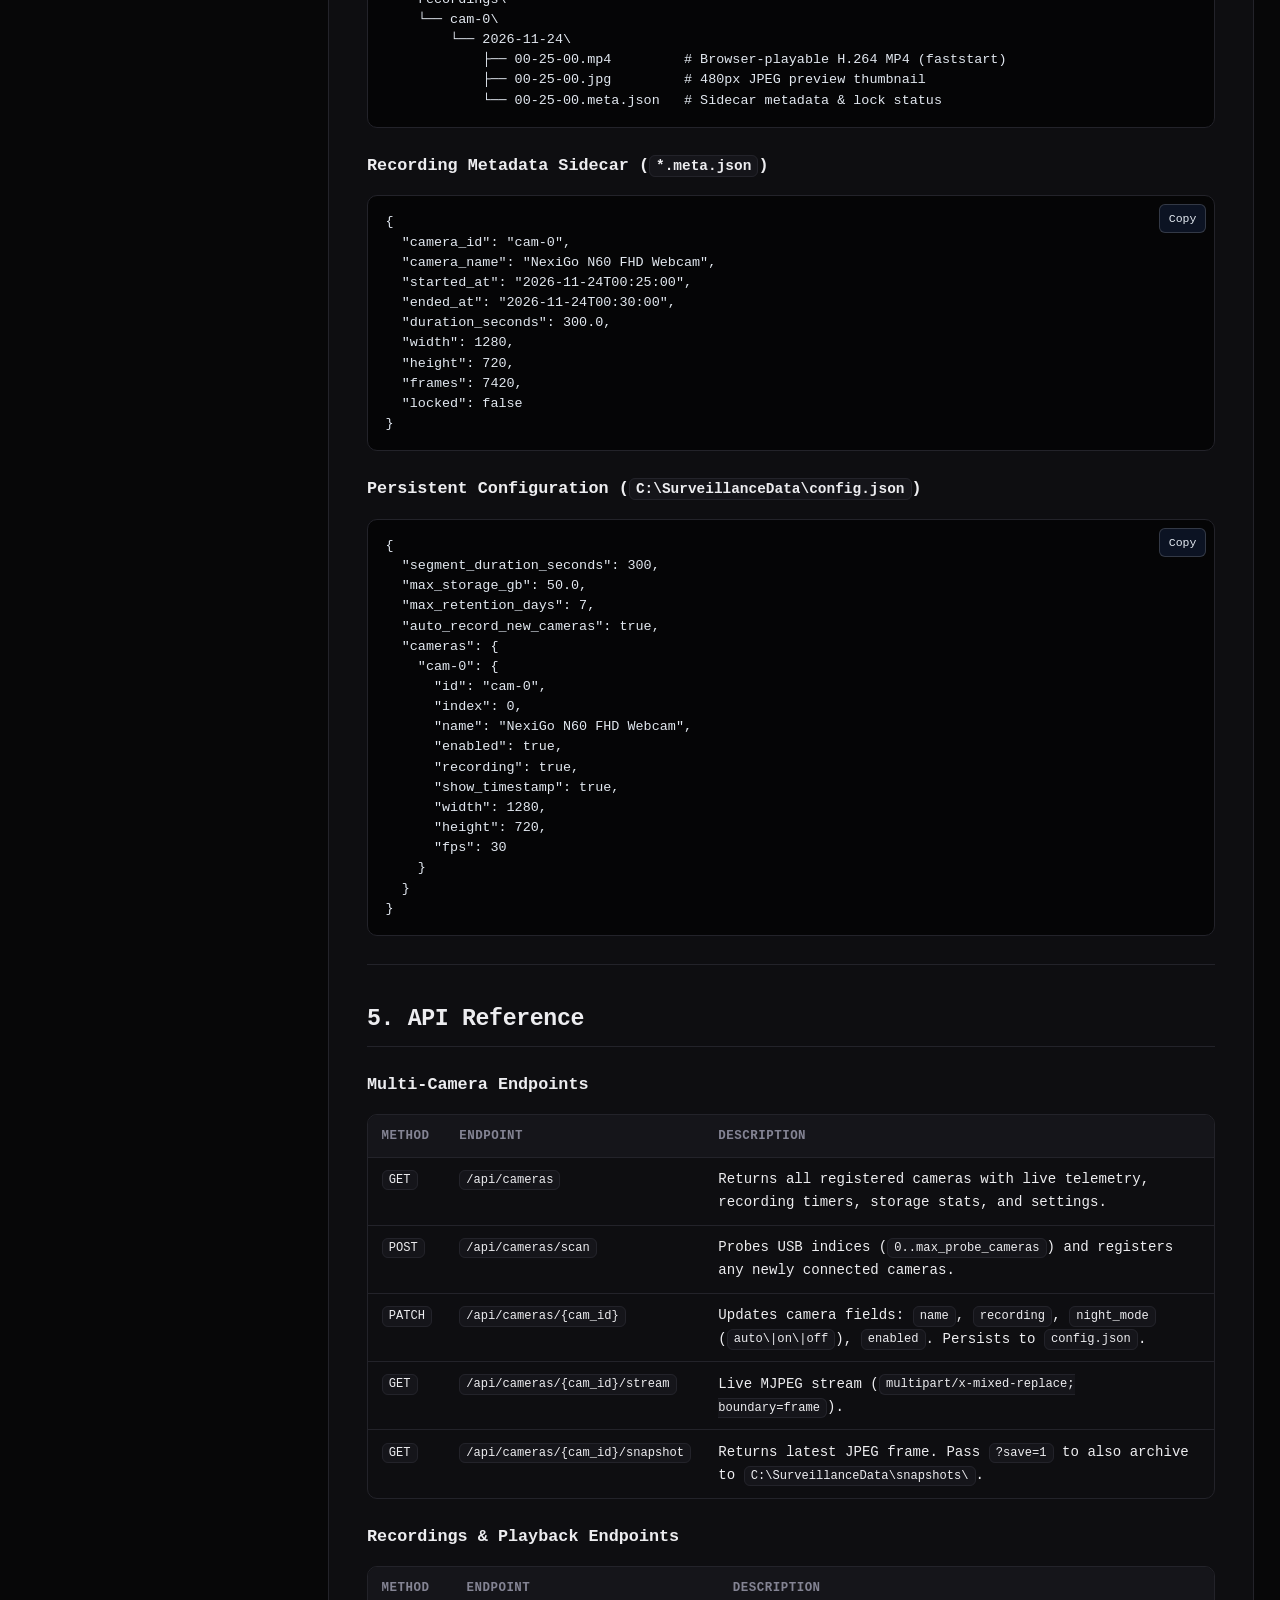
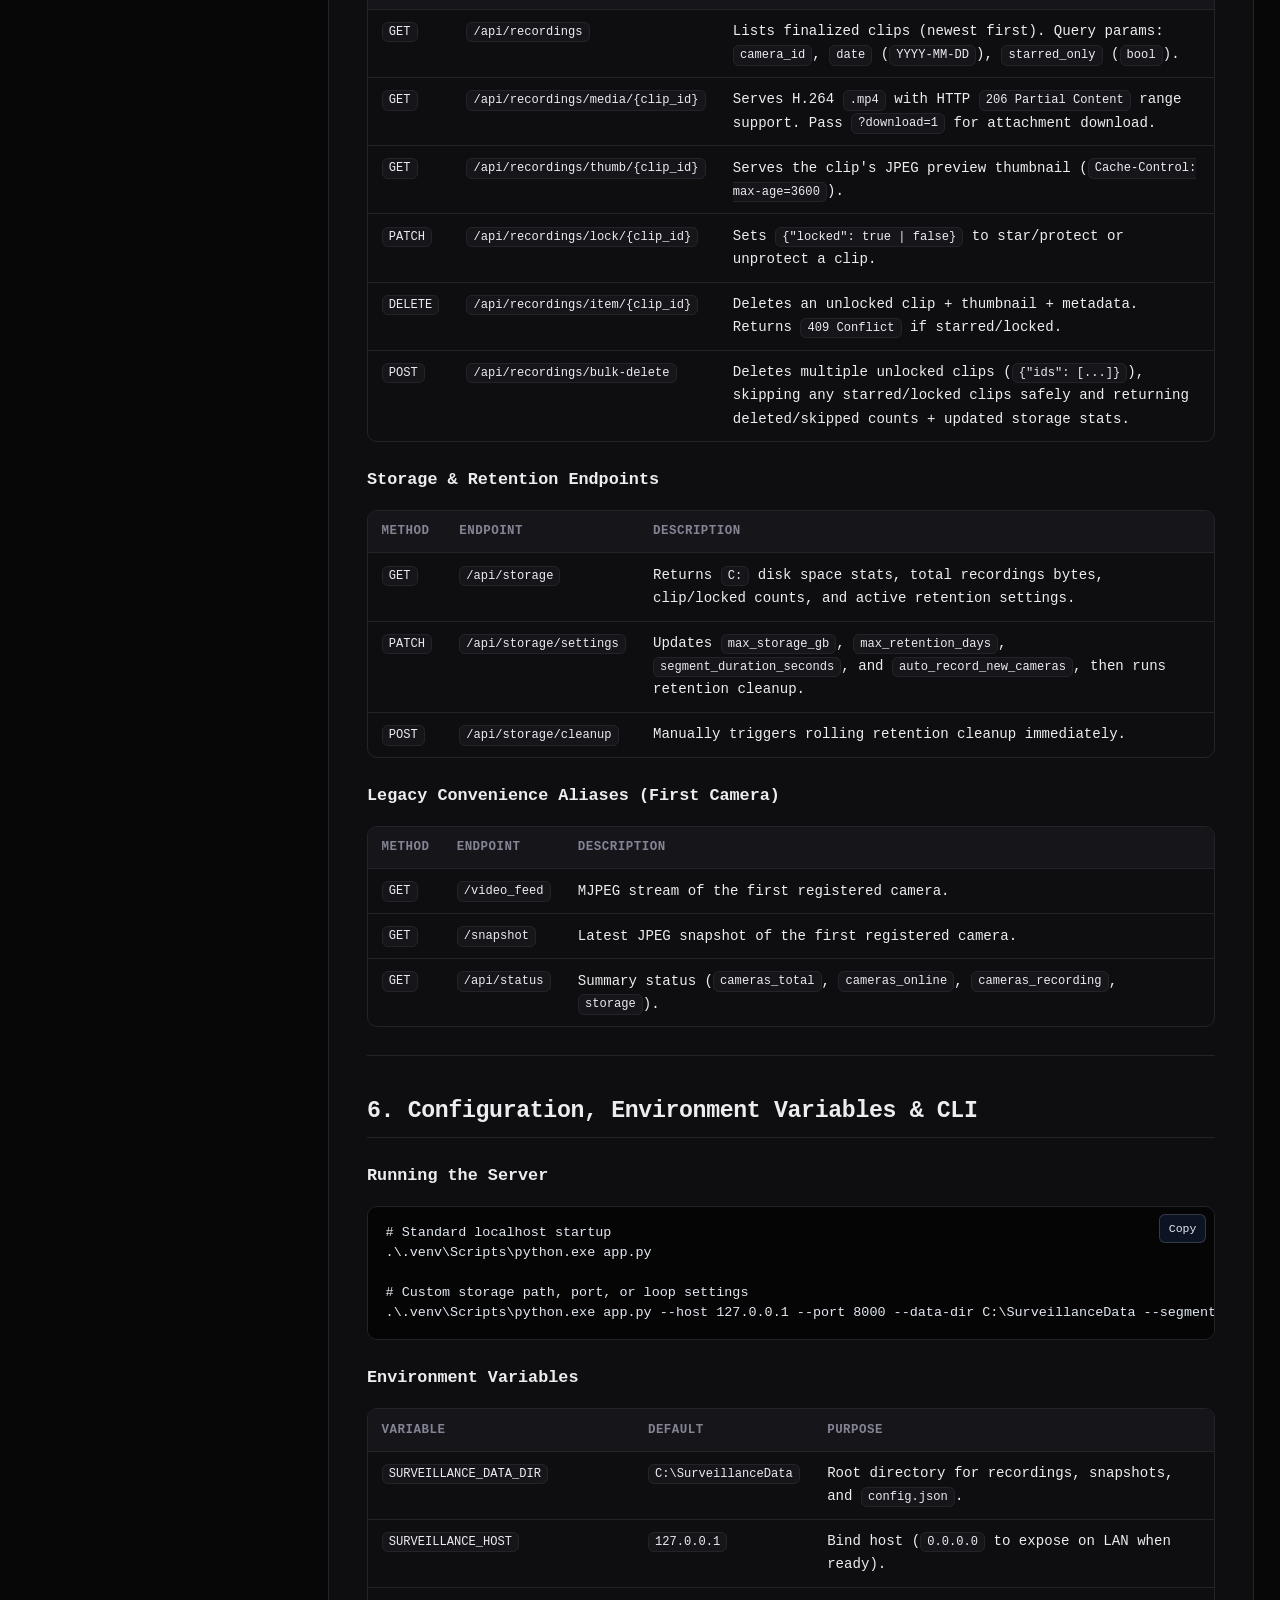
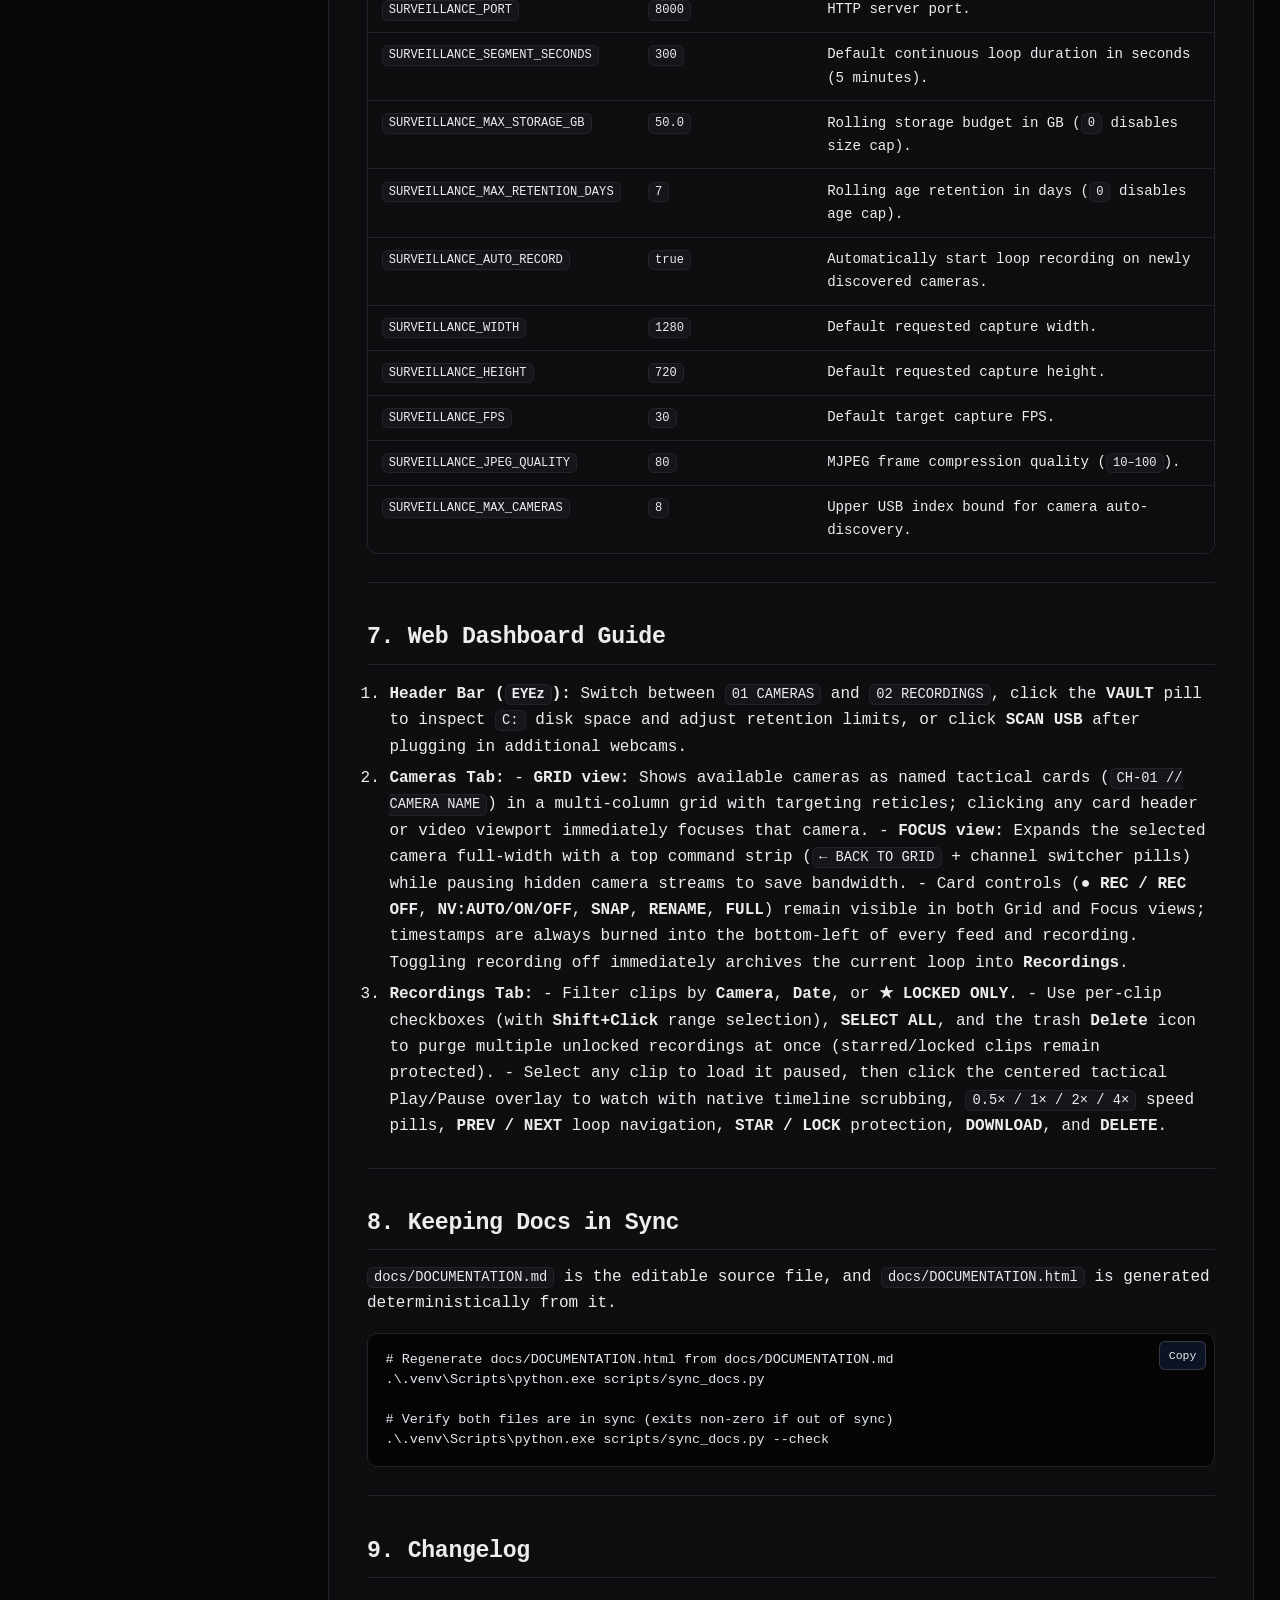
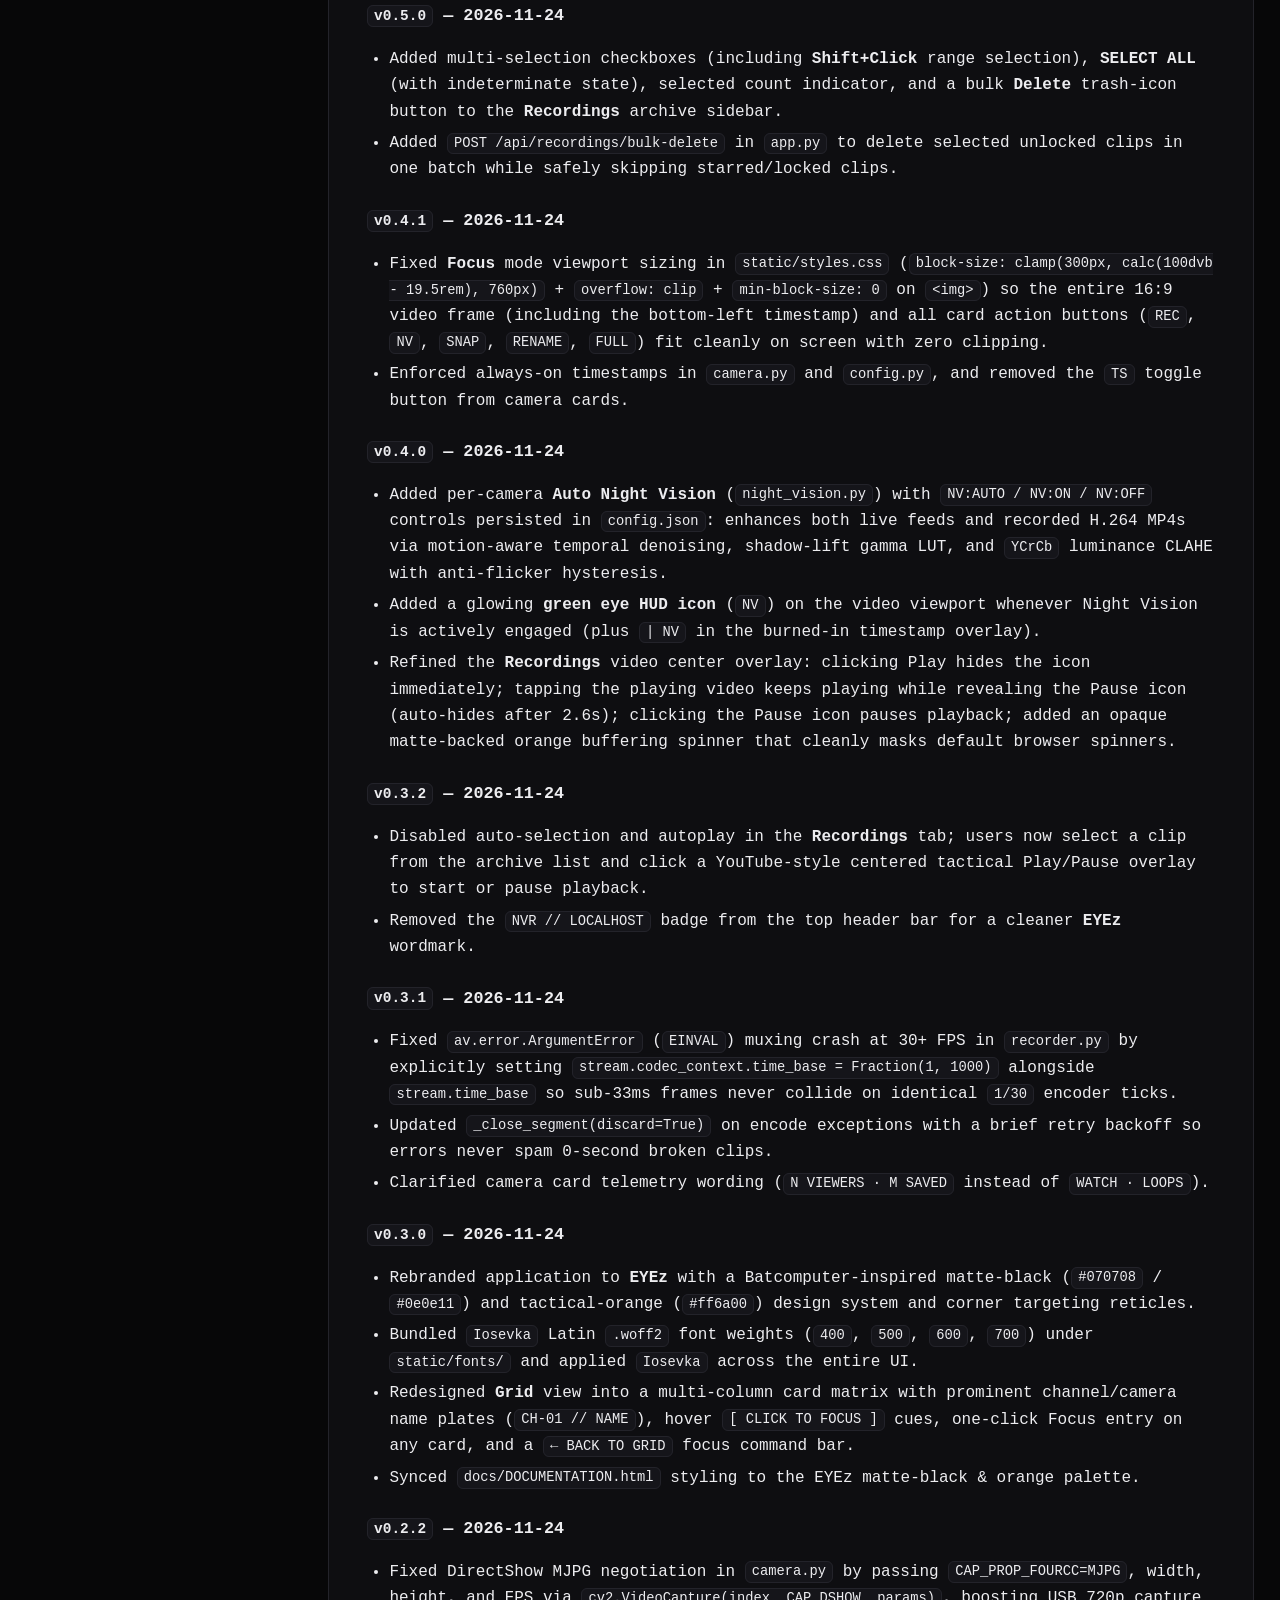
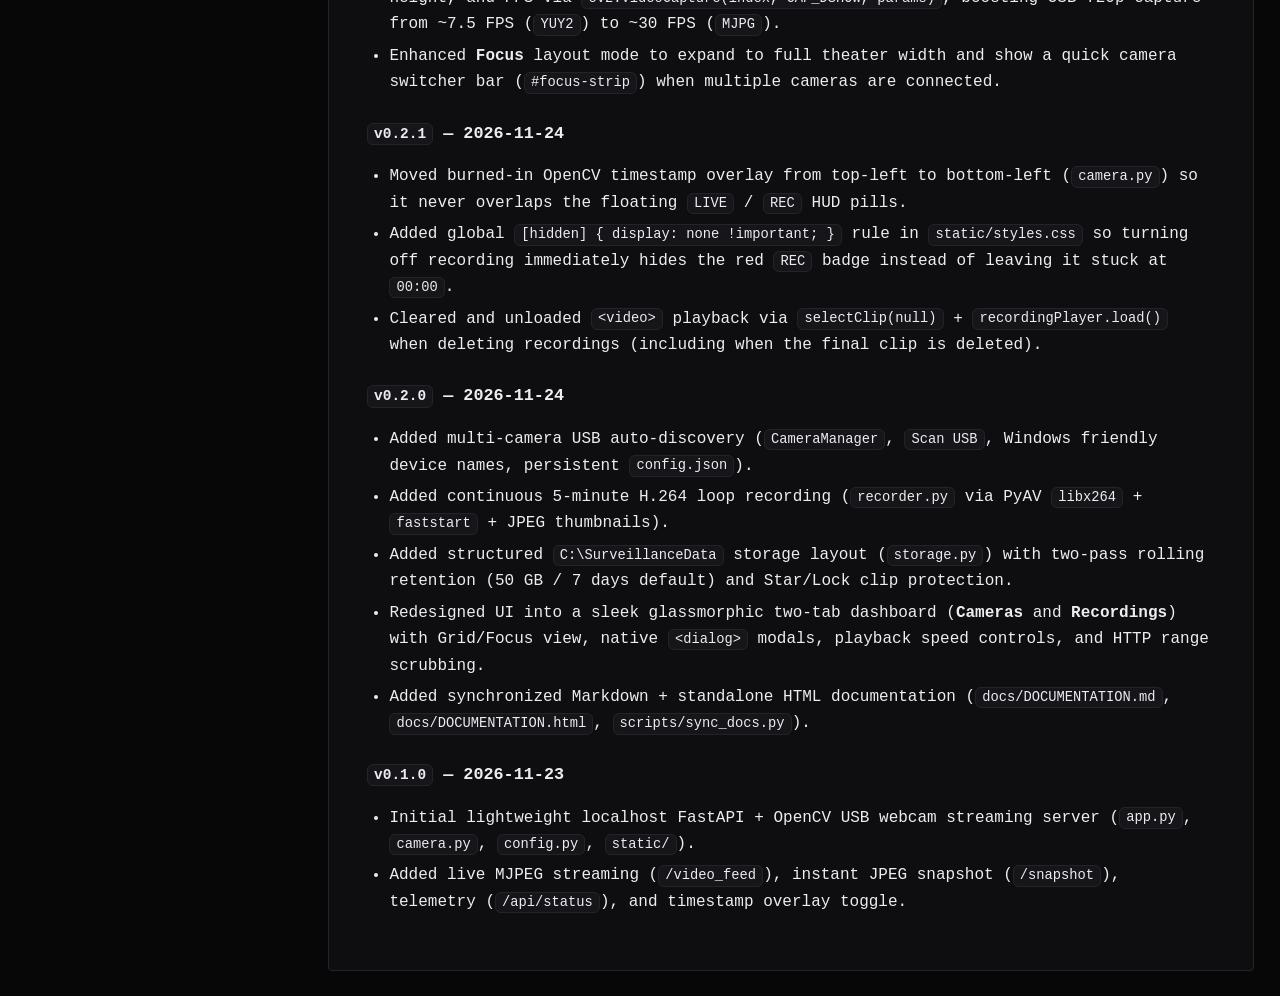
==== commit 5c7102b1: "v0.5.0: bulk recording selection, Select All, Shift-range select, and lock-safe bulk delete" ====
--- a/docs/DOCUMENTATION.html
+++ b/docs/DOCUMENTATION.html
@@ -3,7 +3,7 @@
   <head>
     <meta charset="UTF-8" />
     <meta name="viewport" content="width=device-width, initial-scale=1.0" />
-    <meta name="doc-source-sha256" content="9860ac21e6f3b51ea48fe57f7cbf263b105dbff3ff33559d21bf090db4eef1bb" />
+    <meta name="doc-source-sha256" content="2f3baad8f9d2d9b0c59e1f63d584b1e0c09c353db82e07a7399ab5f18112d49f" />
     <title>EYEz — Project &amp; Architecture Documentation</title>
     <style>
       :root {
@@ -365,6 +365,7 @@
 <li><a href="#7-web-dashboard-guide">7. Web Dashboard Guide</a></li>
 <li><a href="#8-keeping-docs-in-sync">8. Keeping Docs in Sync</a></li>
 <li><a href="#9-changelog">9. Changelog</a><ul>
+<li><a href="#v050-2026-11-24">v0.5.0 — 2026-11-24</a></li>
 <li><a href="#v041-2026-11-24">v0.4.1 — 2026-11-24</a></li>
 <li><a href="#v040-2026-11-24">v0.4.0 — 2026-11-24</a></li>
 <li><a href="#v032-2026-11-24">v0.3.2 — 2026-11-24</a></li>
@@ -381,7 +382,7 @@
 </nav>
         <div class="sync-meta">
           Synced from DOCUMENTATION.md<br />
-          SHA-256: 9860ac21e6f3
+          SHA-256: 2f3baad8f9d2
         </div>
       </aside>
 
@@ -679,6 +680,11 @@
 <td><code>/api/recordings/item/{clip_id}</code></td>
 <td>Deletes an unlocked clip + thumbnail + metadata. Returns <code>409 Conflict</code> if starred/locked.</td>
 </tr>
+<tr>
+<td><code>POST</code></td>
+<td><code>/api/recordings/bulk-delete</code></td>
+<td>Deletes multiple unlocked clips (<code>{"ids": [...]}</code>), skipping any starred/locked clips safely and returning deleted/skipped counts + updated storage stats.</td>
+</tr>
 </tbody>
 </table>
 <h3 id="storage-retention-endpoints">Storage &amp; Retention Endpoints</h3>
@@ -826,7 +832,8 @@
    - Card controls (<strong>● REC / REC OFF</strong>, <strong>NV:AUTO/ON/OFF</strong>, <strong>SNAP</strong>, <strong>RENAME</strong>, <strong>FULL</strong>) remain visible in both Grid and Focus views; timestamps are always burned into the bottom-left of every feed and recording. Toggling recording off immediately archives the current loop into <strong>Recordings</strong>.</li>
 <li><strong>Recordings Tab:</strong>
    - Filter clips by <strong>Camera</strong>, <strong>Date</strong>, or <strong>★ LOCKED ONLY</strong>.
-   - Play directly in the reticle-framed theater with native timeline scrubbing, <code>0.5× / 1× / 2× / 4×</code> speed pills, <strong>PREV / NEXT</strong> loop navigation, <strong>STAR / LOCK</strong> protection, <strong>DOWNLOAD</strong>, and <strong>DELETE</strong>.</li>
+   - Use per-clip checkboxes (with <strong>Shift+Click</strong> range selection), <strong>SELECT ALL</strong>, and the trash <strong>Delete</strong> icon to purge multiple unlocked recordings at once (starred/locked clips remain protected).
+   - Select any clip to load it paused, then click the centered tactical Play/Pause overlay to watch with native timeline scrubbing, <code>0.5× / 1× / 2× / 4×</code> speed pills, <strong>PREV / NEXT</strong> loop navigation, <strong>STAR / LOCK</strong> protection, <strong>DOWNLOAD</strong>, and <strong>DELETE</strong>.</li>
 </ol>
 <hr />
 <h2 id="8-keeping-docs-in-sync">8. Keeping Docs in Sync</h2>
@@ -839,6 +846,11 @@
 </code></pre>
 <hr />
 <h2 id="9-changelog">9. Changelog</h2>
+<h3 id="v050-2026-11-24"><code>v0.5.0</code> — 2026-11-24</h3>
+<ul>
+<li>Added multi-selection checkboxes (including <strong>Shift+Click</strong> range selection), <strong>SELECT ALL</strong> (with indeterminate state), selected count indicator, and a bulk <strong>Delete</strong> trash-icon button to the <strong>Recordings</strong> archive sidebar.</li>
+<li>Added <code>POST /api/recordings/bulk-delete</code> in <code>app.py</code> to delete selected unlocked clips in one batch while safely skipping starred/locked clips.</li>
+</ul>
 <h3 id="v041-2026-11-24"><code>v0.4.1</code> — 2026-11-24</h3>
 <ul>
 <li>Fixed <strong>Focus</strong> mode viewport sizing in <code>static/styles.css</code> (<code>block-size: clamp(300px, calc(100dvb - 19.5rem), 760px)</code> + <code>overflow: clip</code> + <code>min-block-size: 0</code> on <code>&lt;img&gt;</code>) so the entire 16:9 video frame (including the bottom-left timestamp) and all card action buttons (<code>REC</code>, <code>NV</code>, <code>SNAP</code>, <code>RENAME</code>, <code>FULL</code>) fit cleanly on screen with zero clipping.</li>
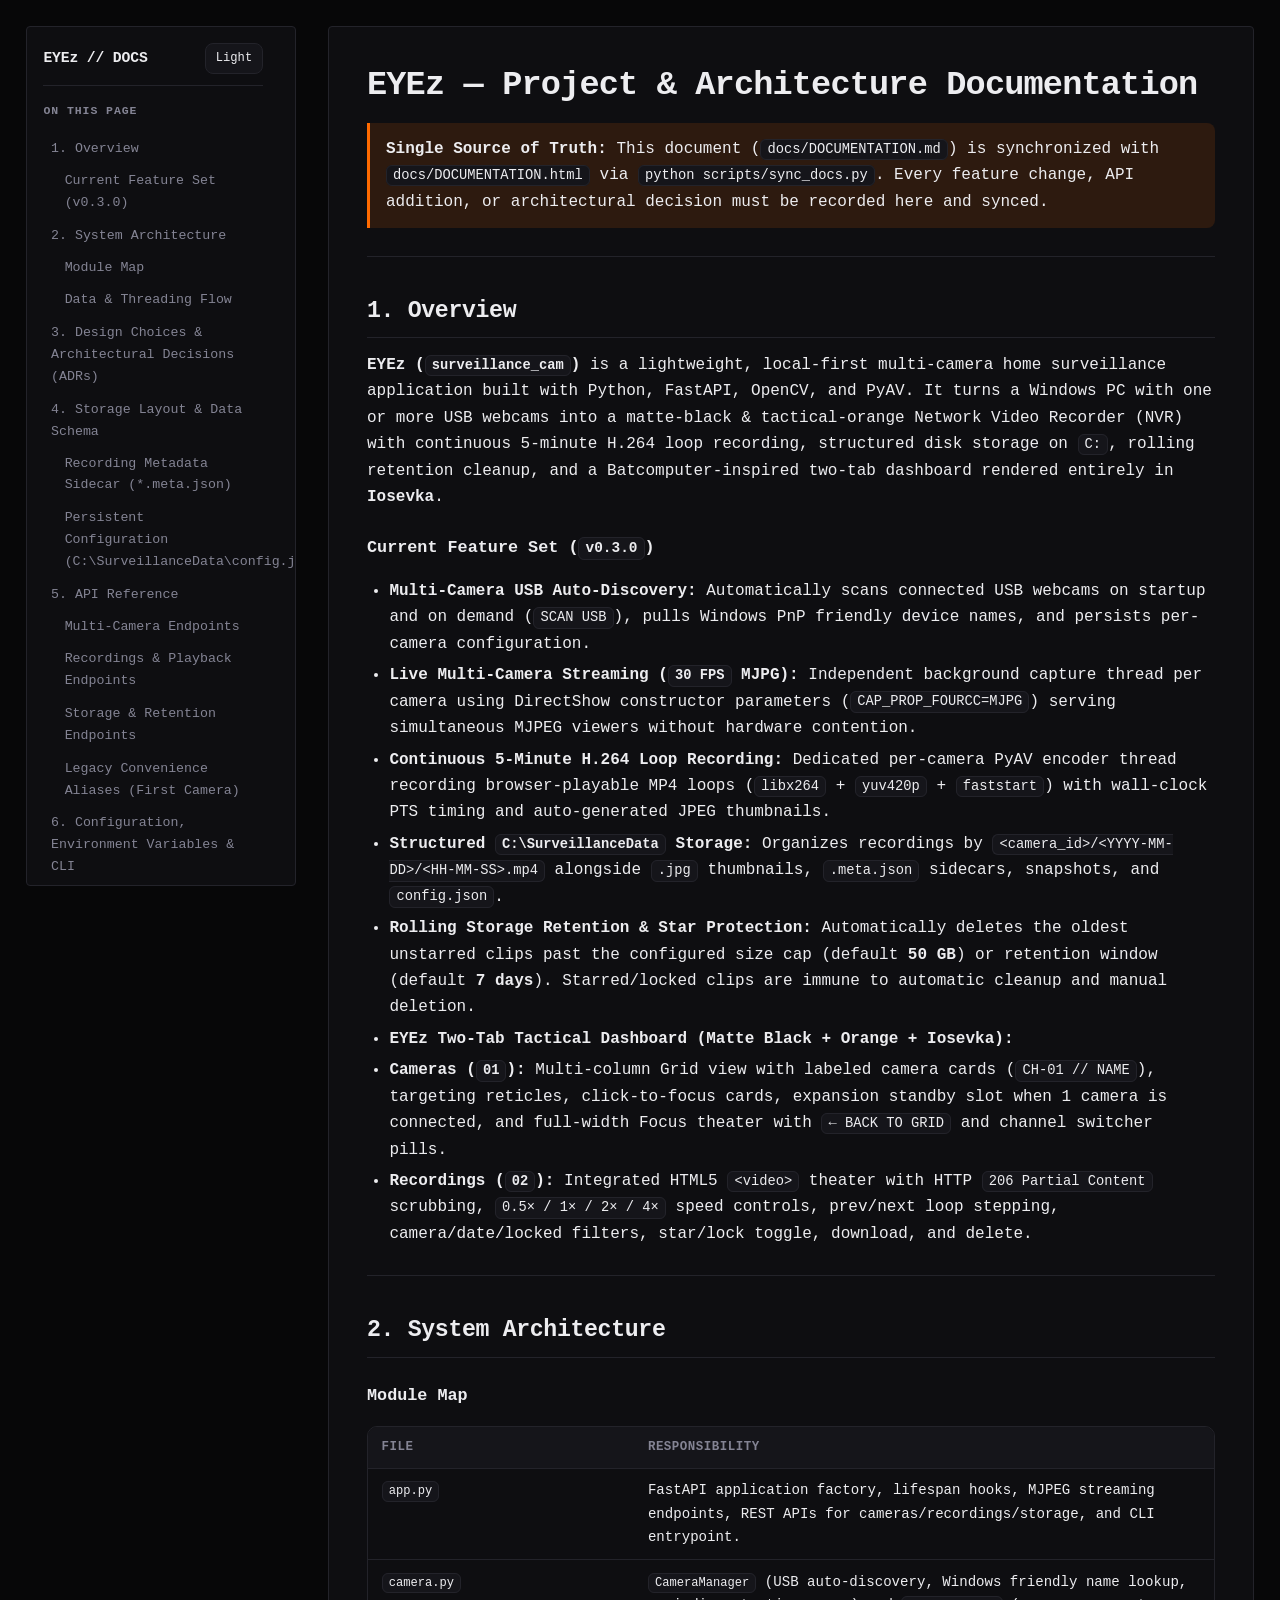
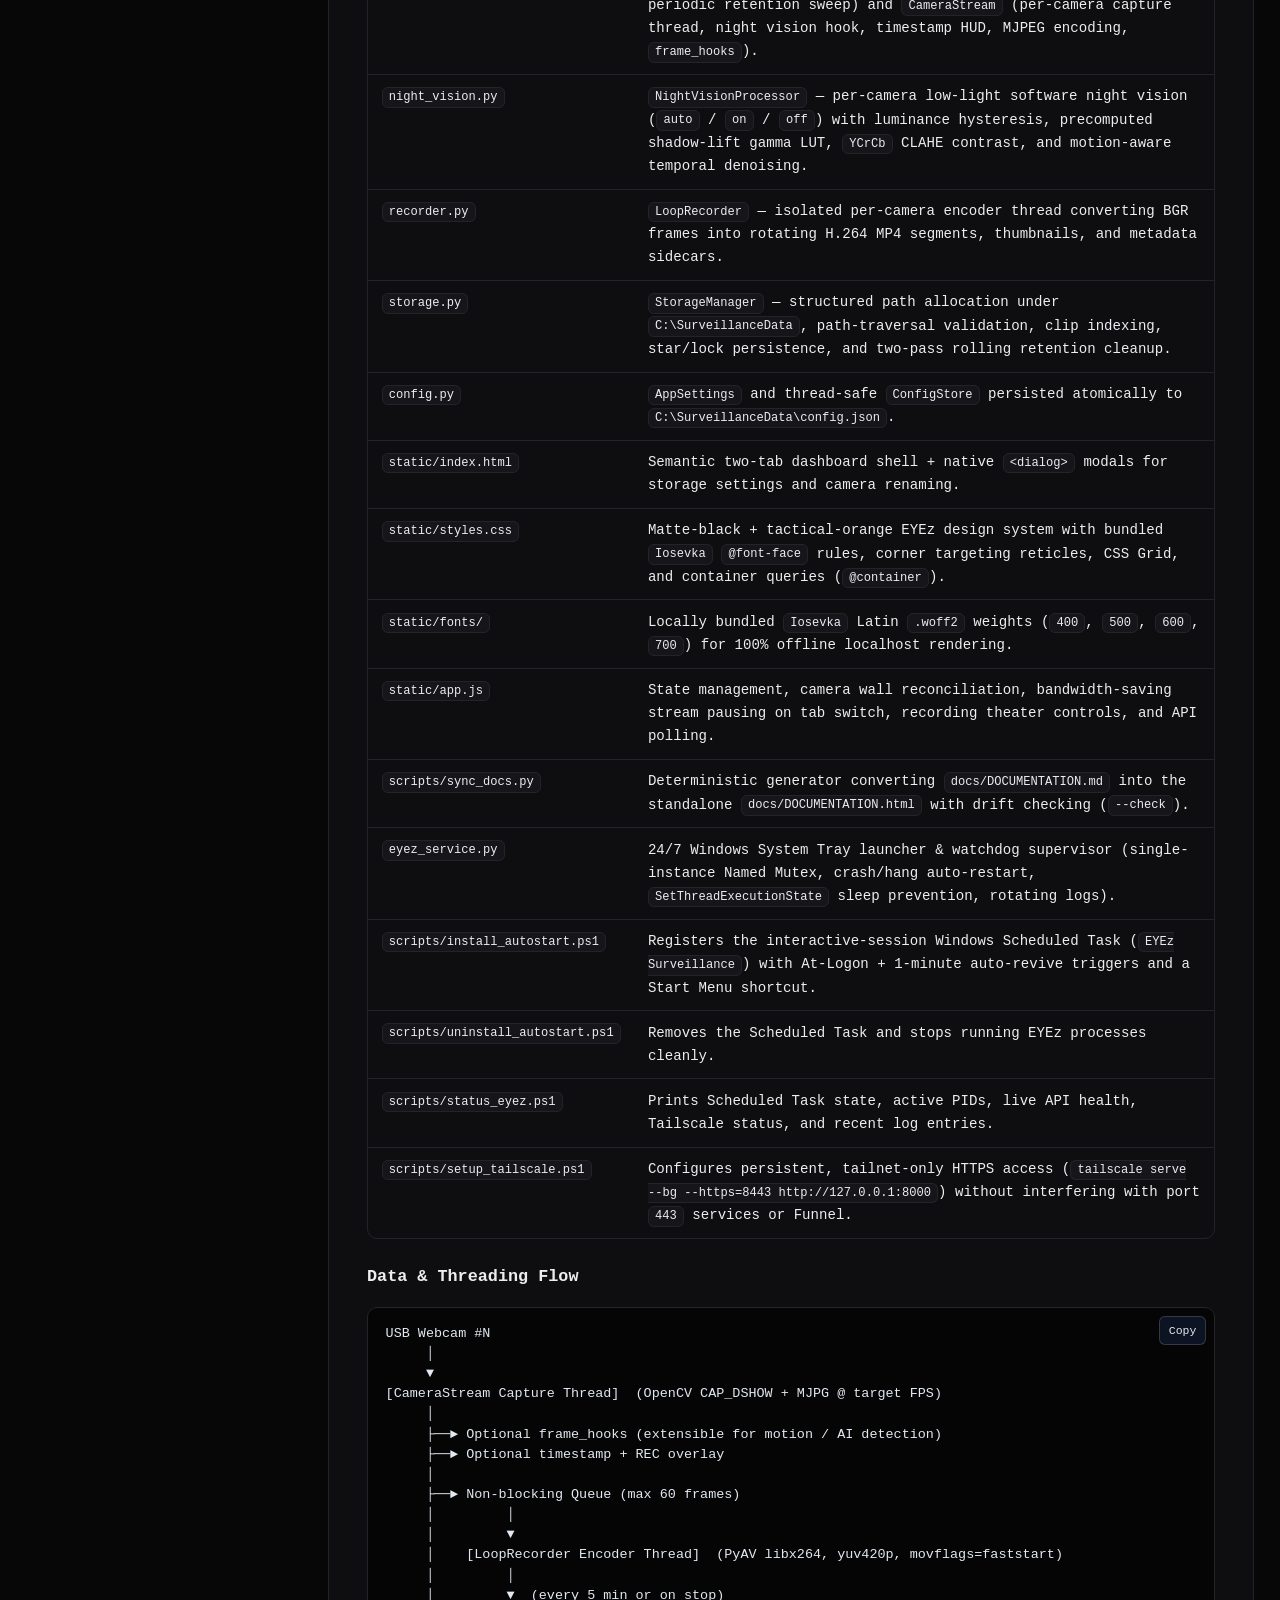
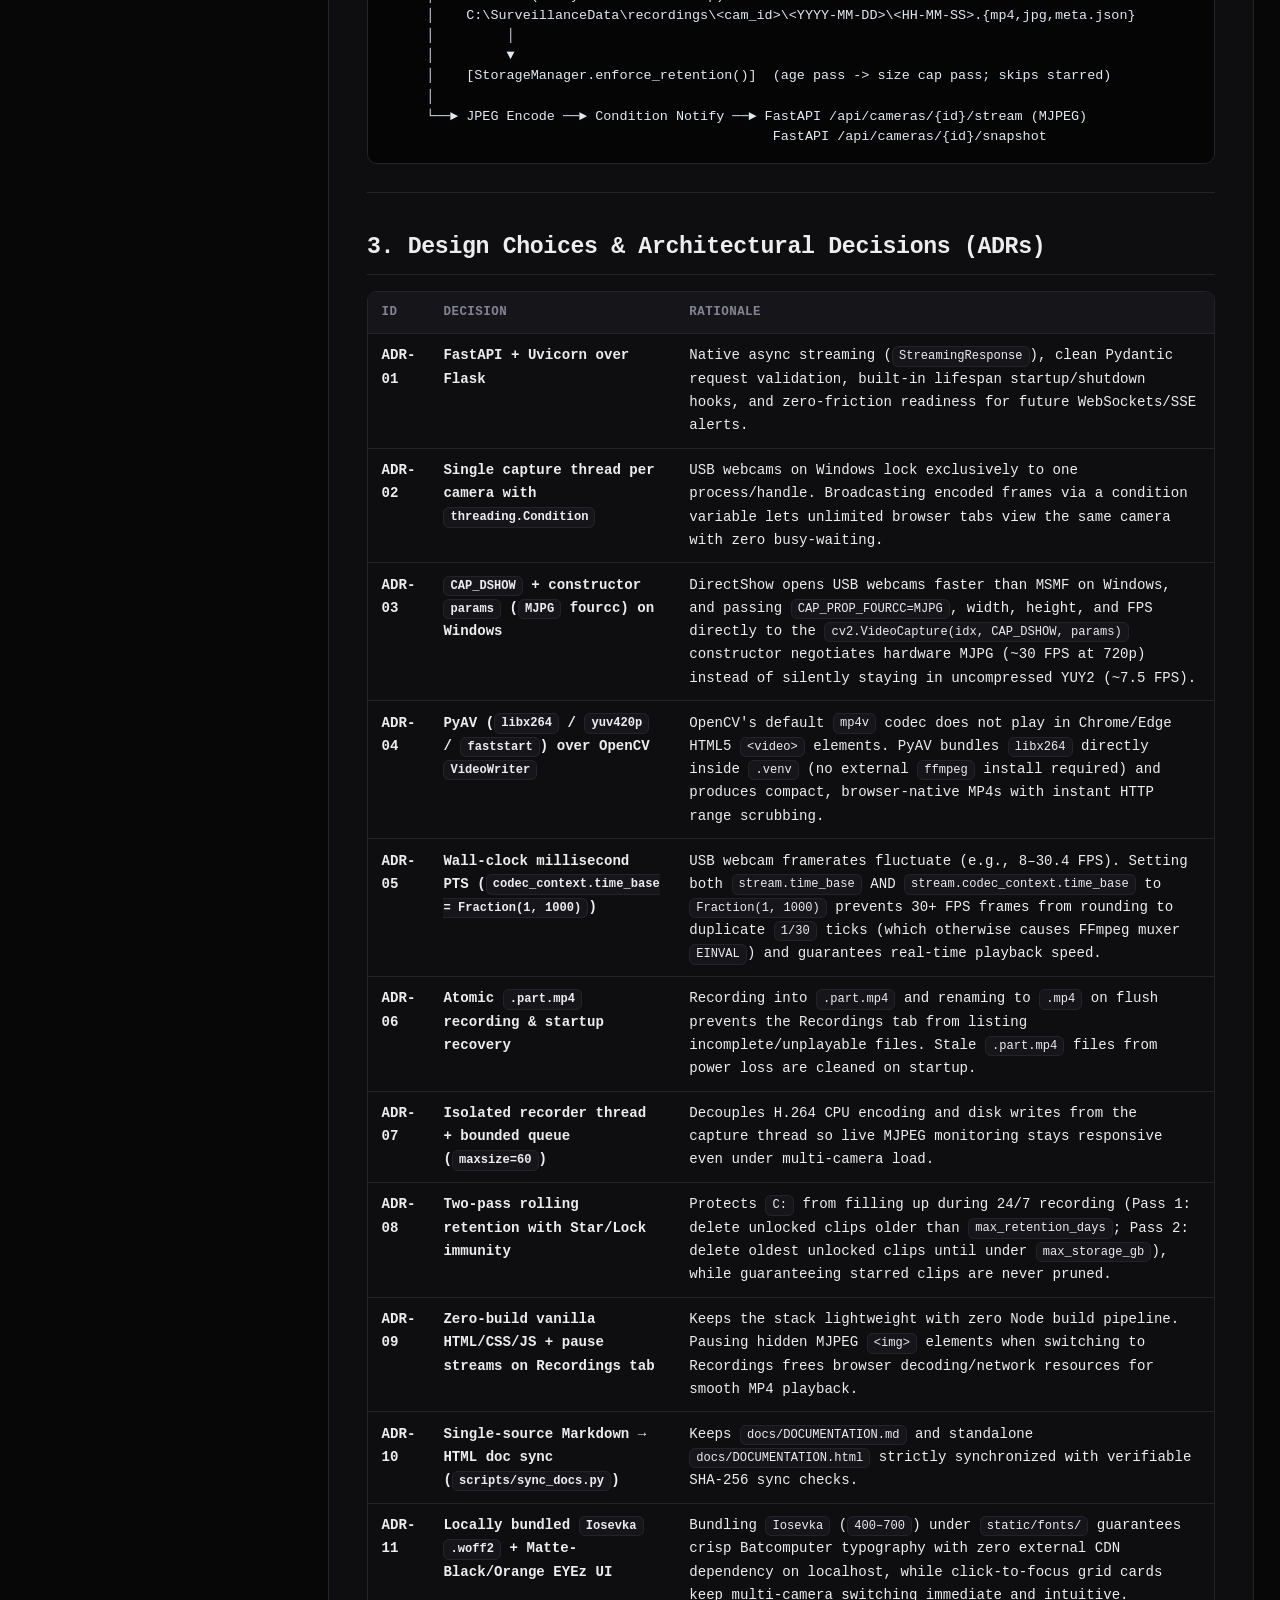
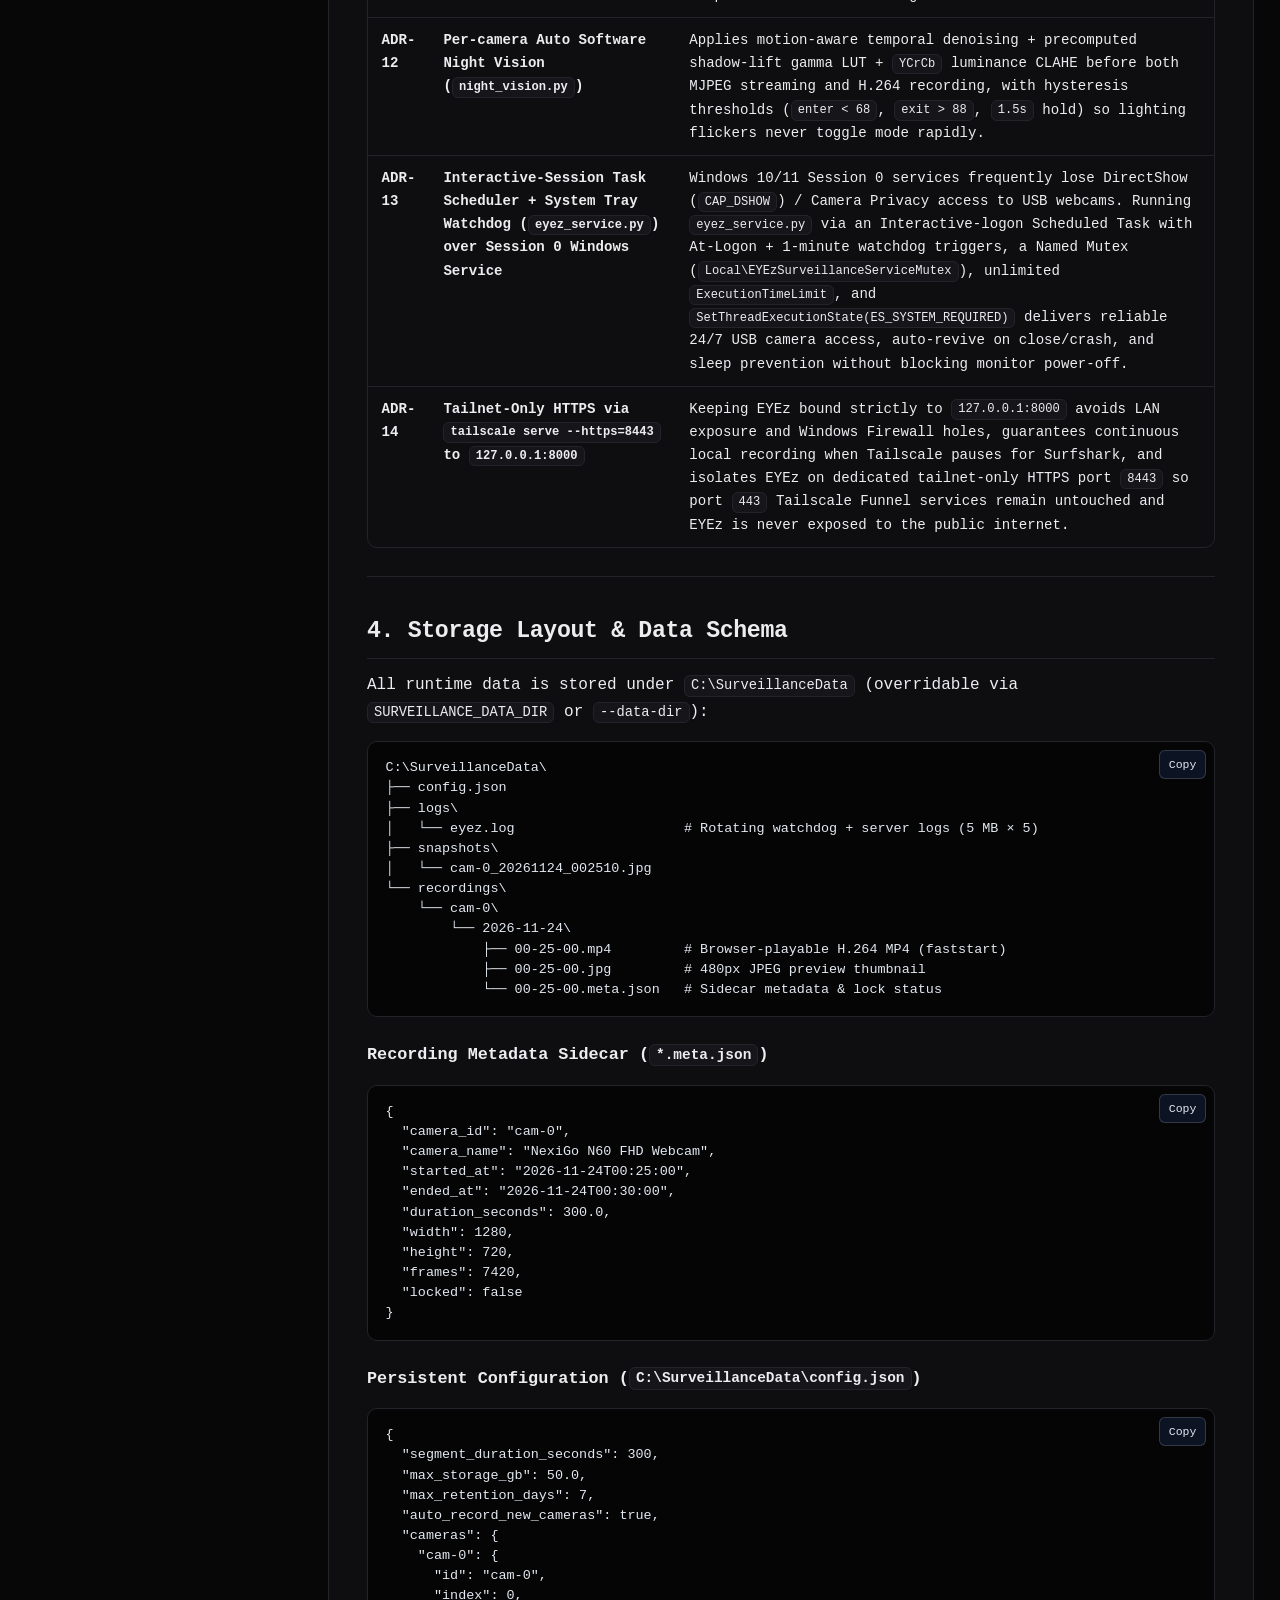
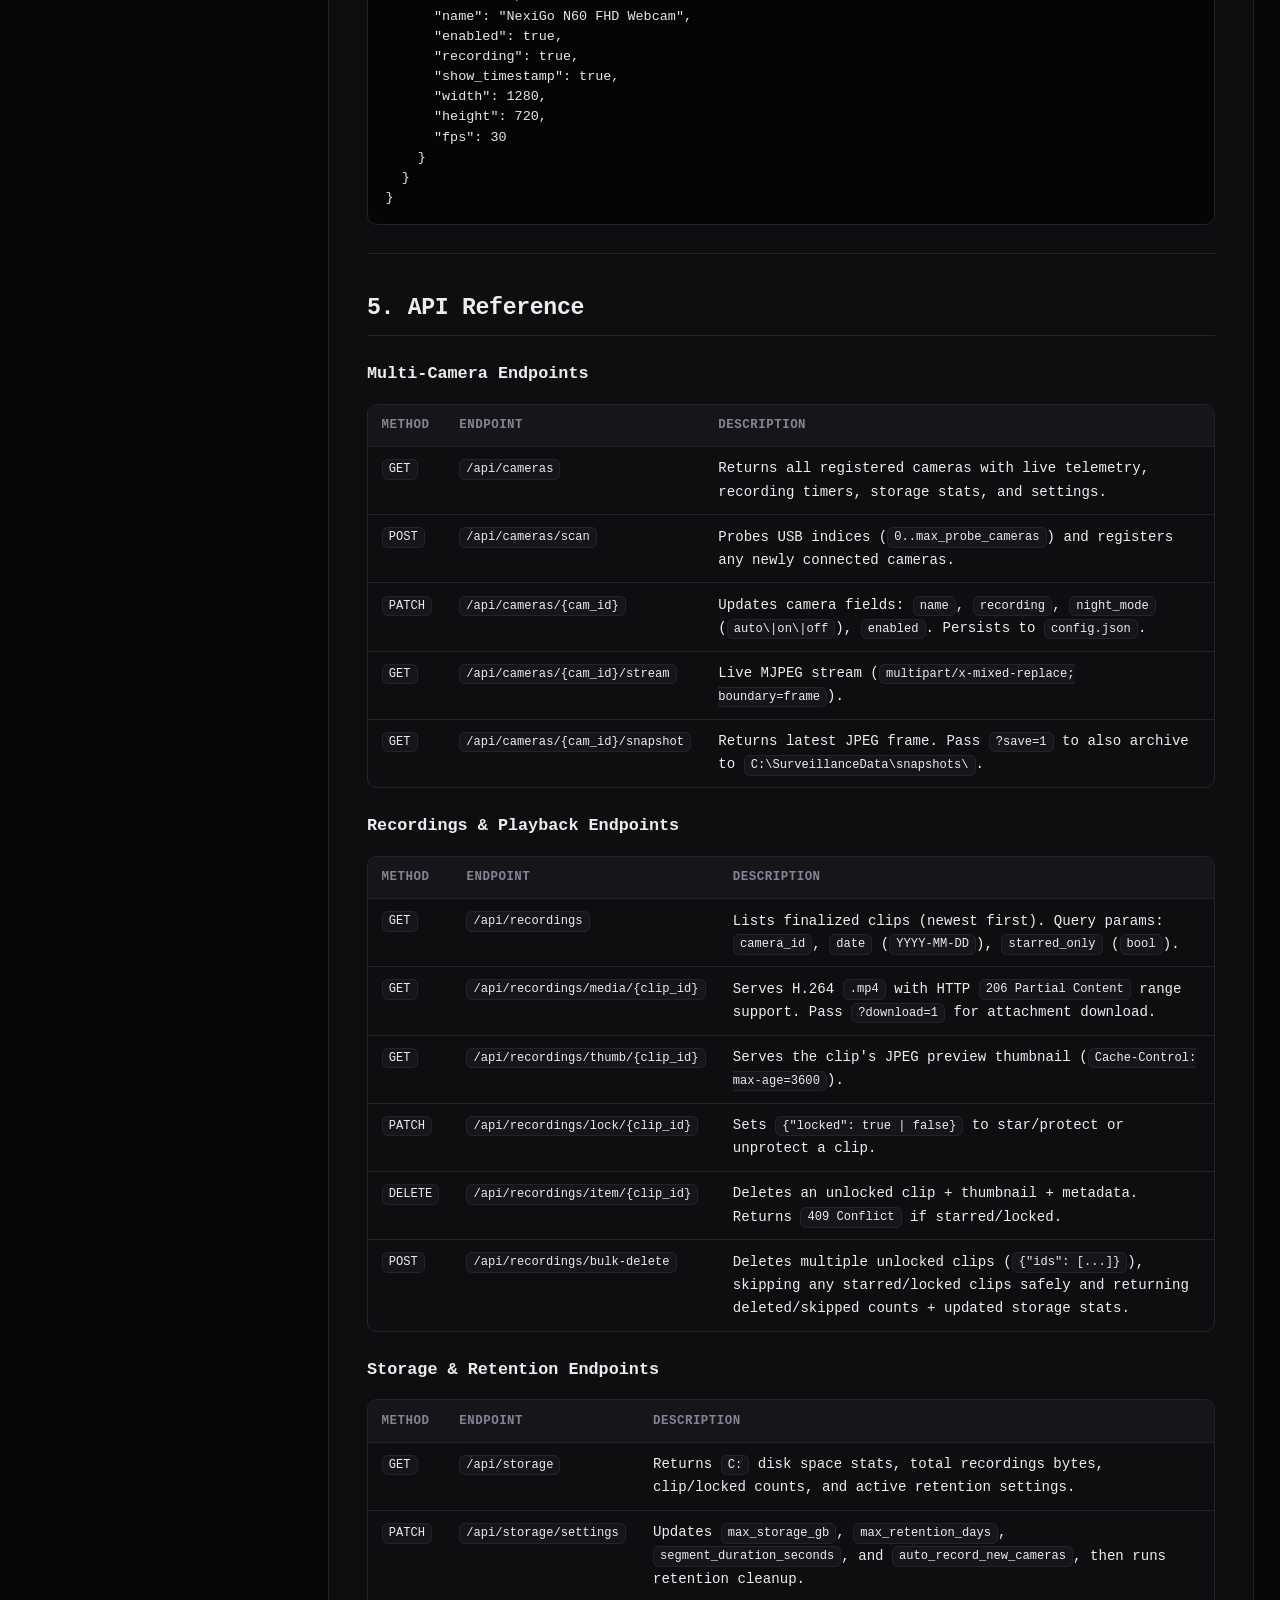
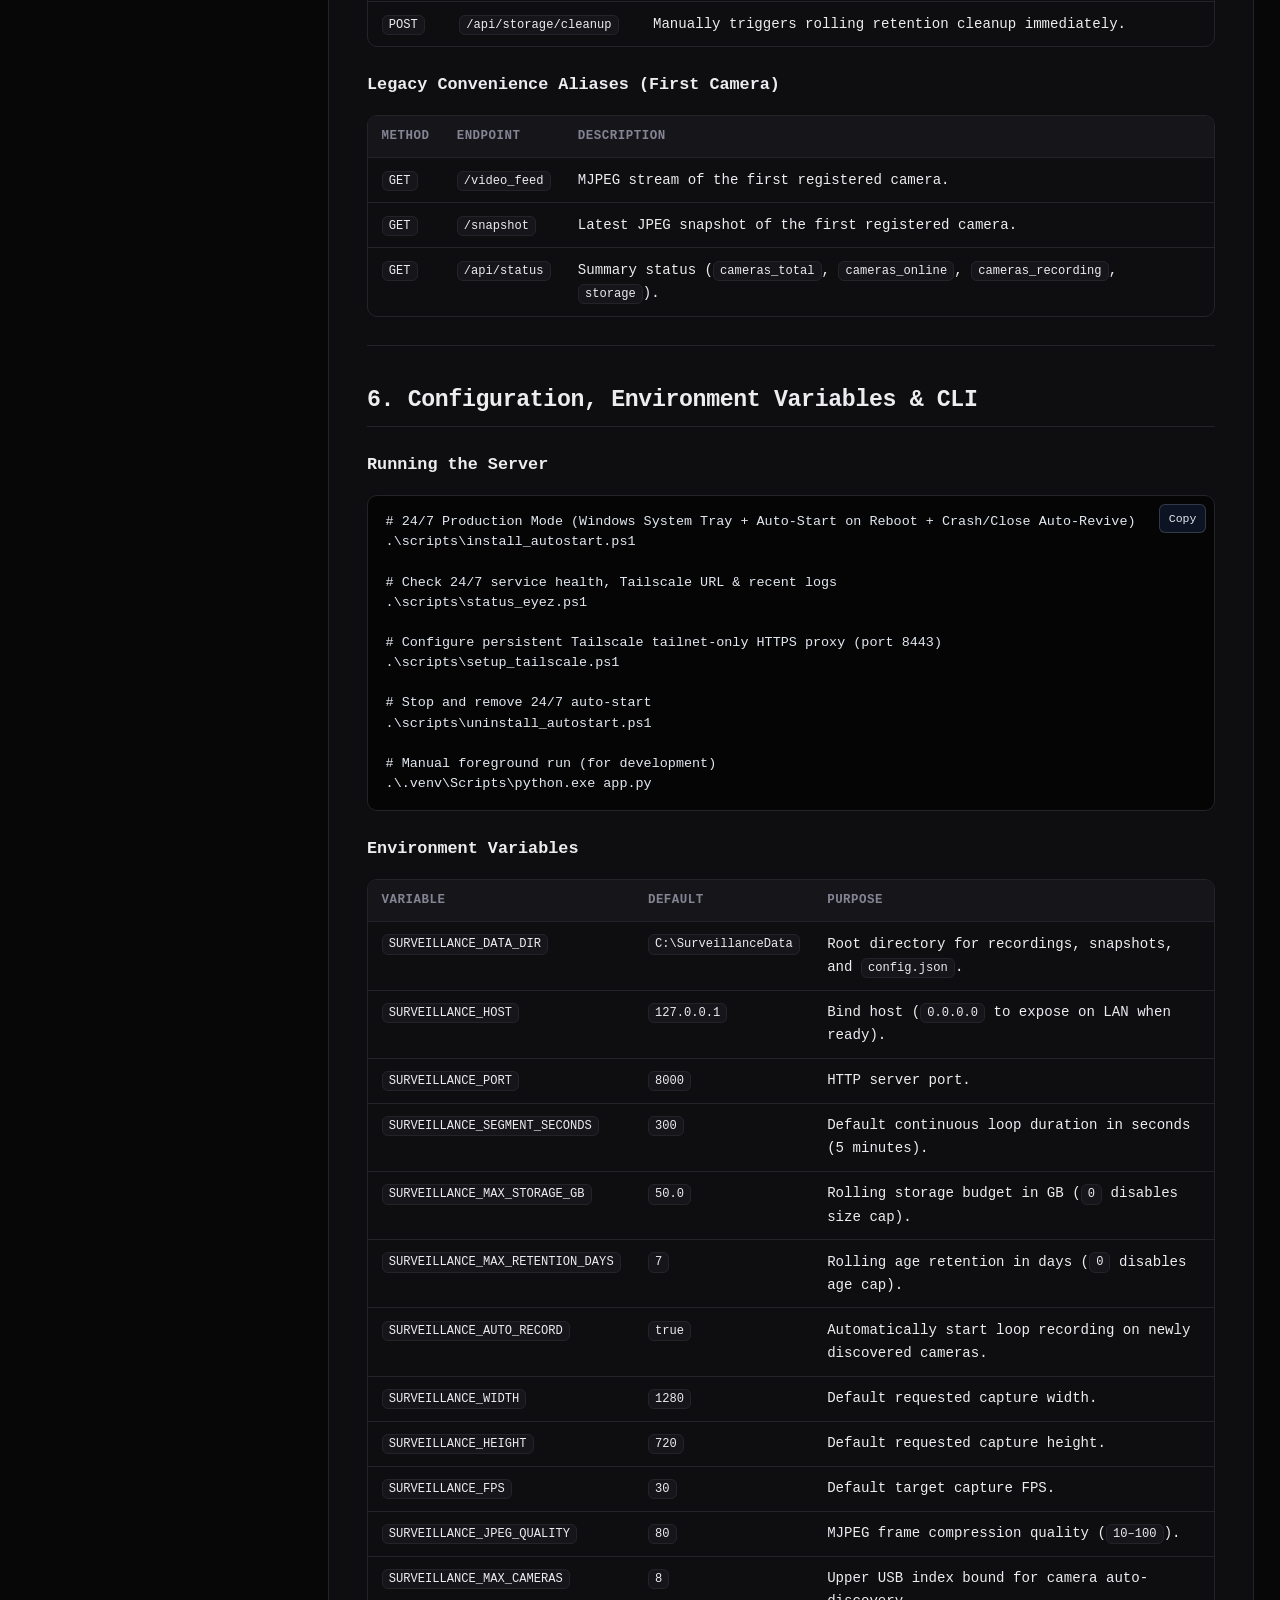
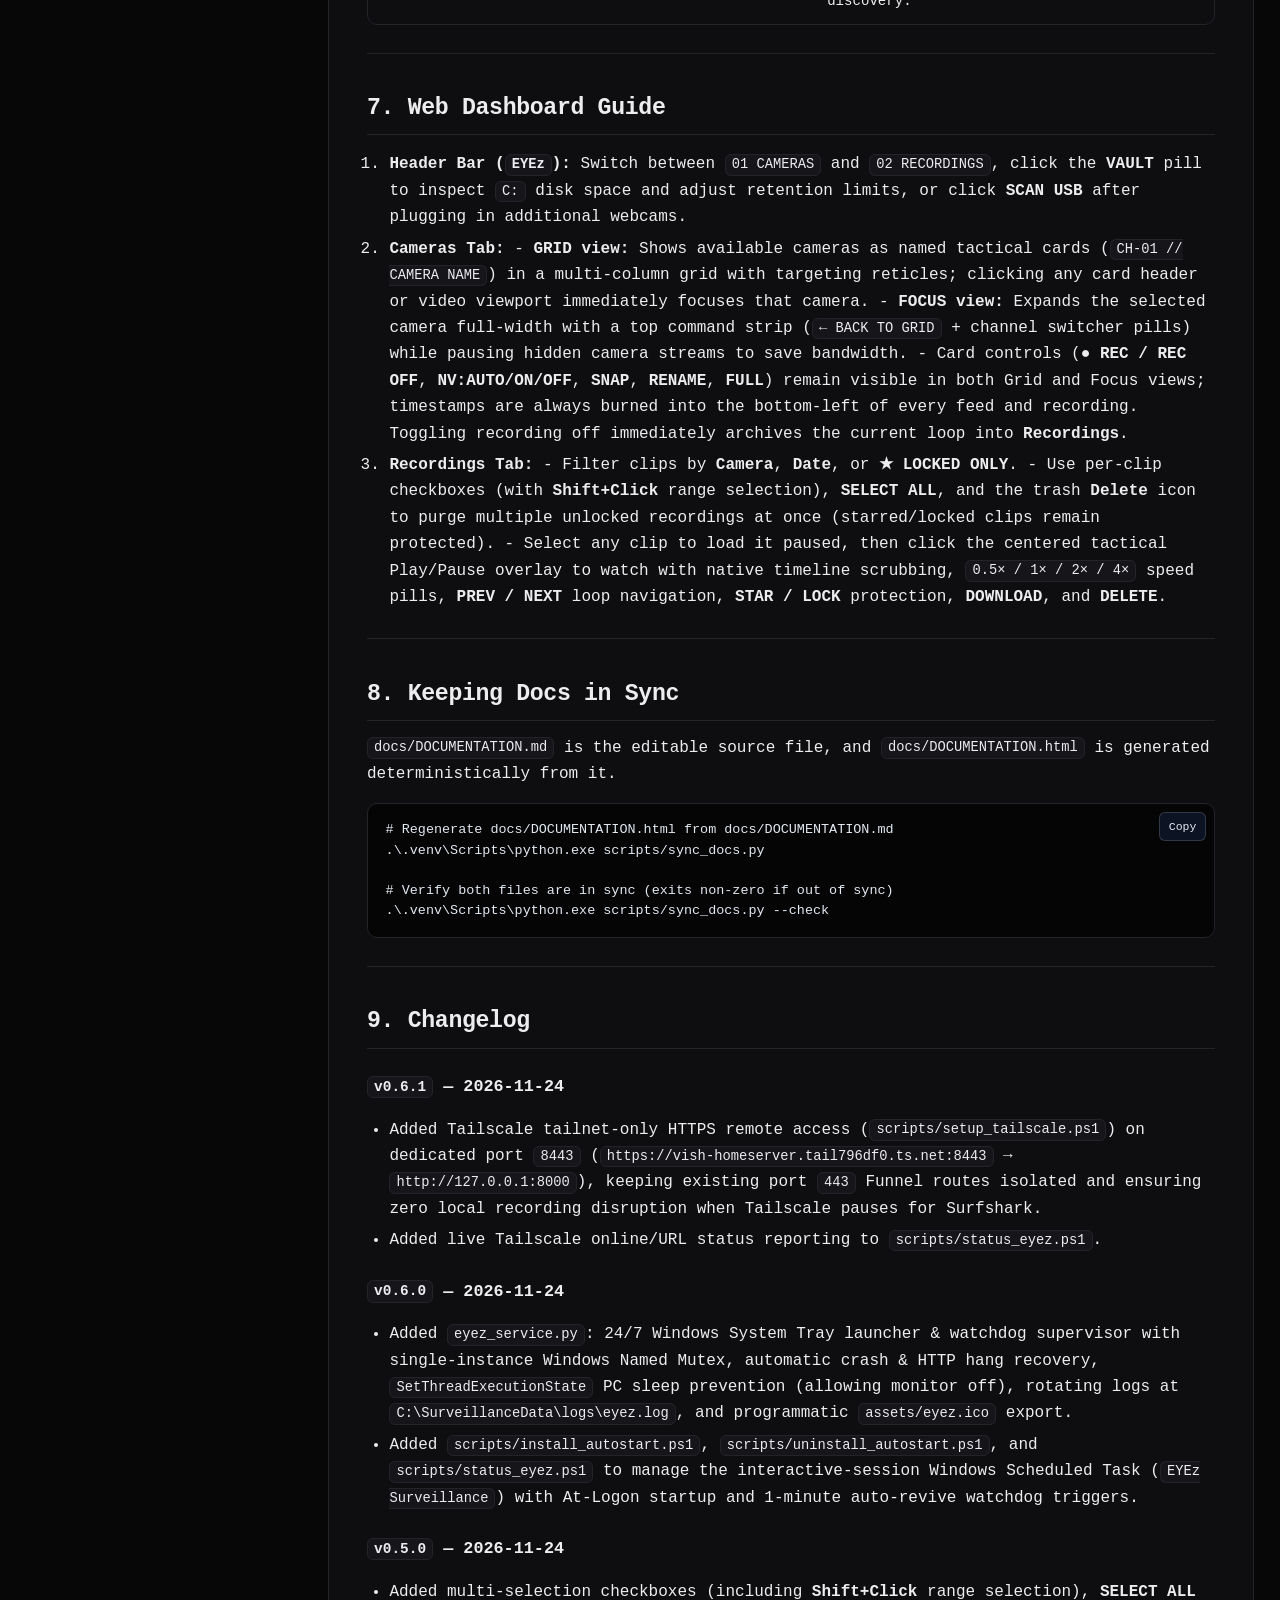
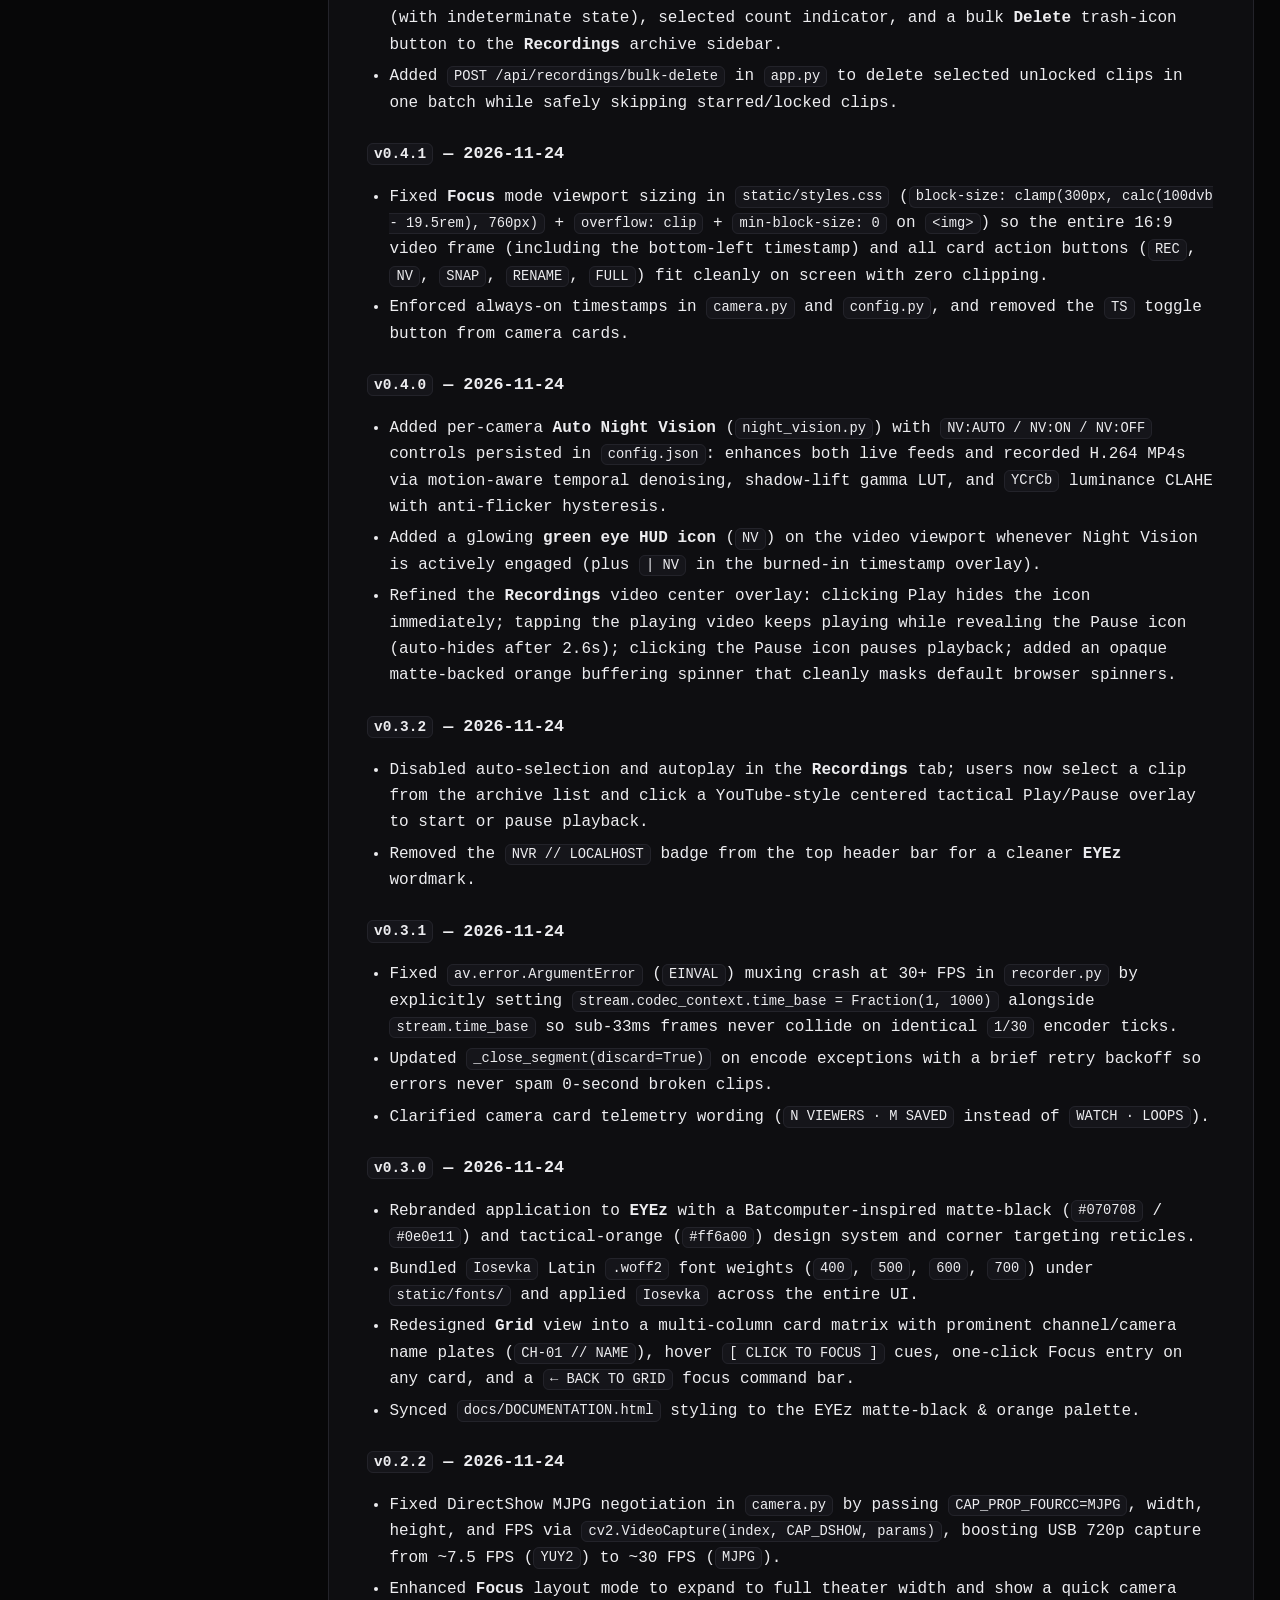
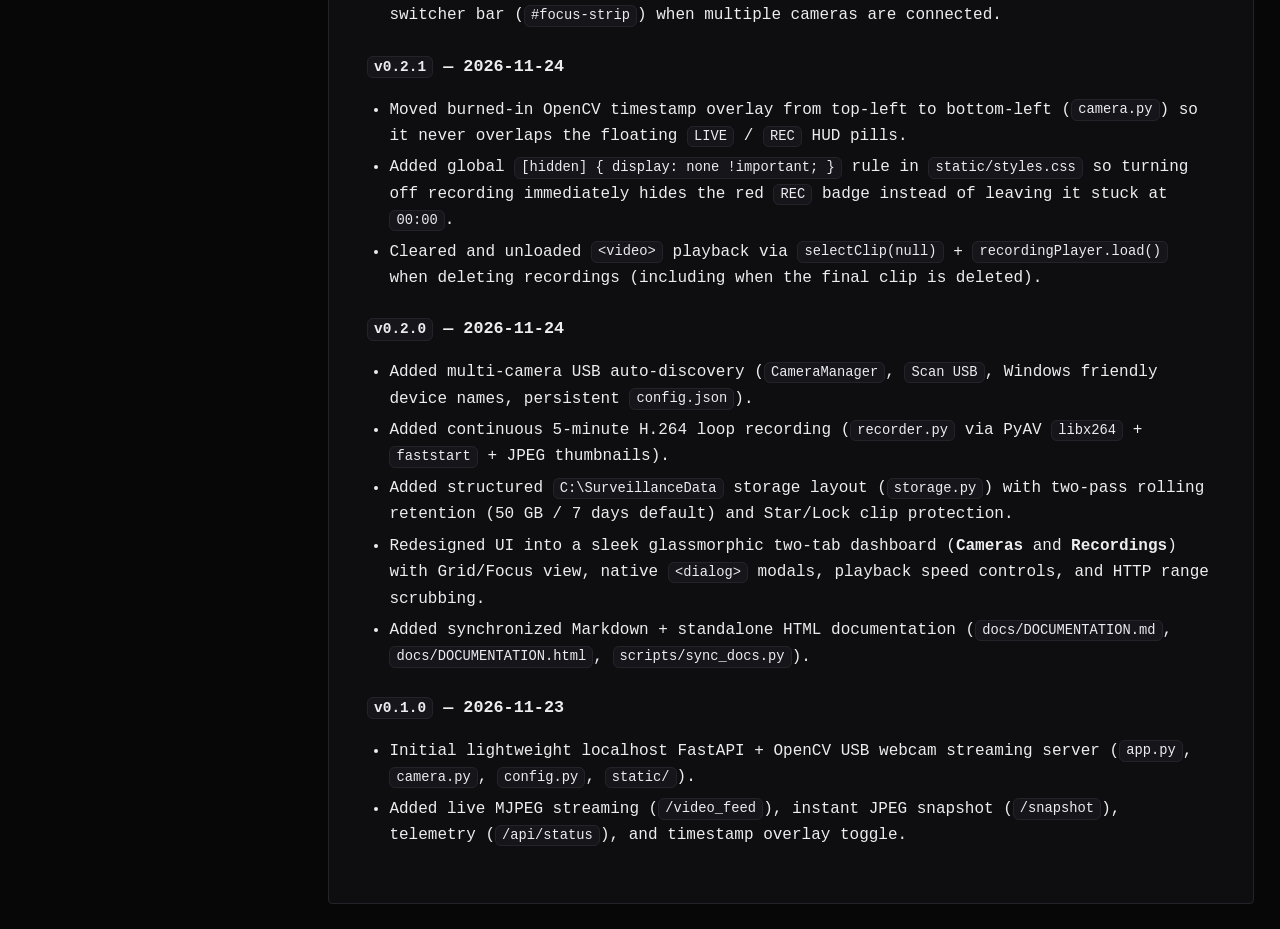
==== commit 28cd239f: "v0.6.1: 24/7 System Tray watchdog, Windows Task Scheduler auto-start, and Tailscale HTTPS remote acc" ====
--- a/docs/DOCUMENTATION.html
+++ b/docs/DOCUMENTATION.html
@@ -3,7 +3,7 @@
   <head>
     <meta charset="UTF-8" />
     <meta name="viewport" content="width=device-width, initial-scale=1.0" />
-    <meta name="doc-source-sha256" content="2f3baad8f9d2d9b0c59e1f63d584b1e0c09c353db82e07a7399ab5f18112d49f" />
+    <meta name="doc-source-sha256" content="5f137a83886aabb5b25f5d0416e420911873c64ff2f6d7c7745ea895c8603641" />
     <title>EYEz — Project &amp; Architecture Documentation</title>
     <style>
       :root {
@@ -365,6 +365,8 @@
 <li><a href="#7-web-dashboard-guide">7. Web Dashboard Guide</a></li>
 <li><a href="#8-keeping-docs-in-sync">8. Keeping Docs in Sync</a></li>
 <li><a href="#9-changelog">9. Changelog</a><ul>
+<li><a href="#v061-2026-11-24">v0.6.1 — 2026-11-24</a></li>
+<li><a href="#v060-2026-11-24">v0.6.0 — 2026-11-24</a></li>
 <li><a href="#v050-2026-11-24">v0.5.0 — 2026-11-24</a></li>
 <li><a href="#v041-2026-11-24">v0.4.1 — 2026-11-24</a></li>
 <li><a href="#v040-2026-11-24">v0.4.0 — 2026-11-24</a></li>
@@ -382,7 +384,7 @@
 </nav>
         <div class="sync-meta">
           Synced from DOCUMENTATION.md<br />
-          SHA-256: 2f3baad8f9d2
+          SHA-256: 5f137a83886a
         </div>
       </aside>
 
@@ -459,6 +461,26 @@
 <tr>
 <td><code>scripts/sync_docs.py</code></td>
 <td>Deterministic generator converting <code>docs/DOCUMENTATION.md</code> into the standalone <code>docs/DOCUMENTATION.html</code> with drift checking (<code>--check</code>).</td>
+</tr>
+<tr>
+<td><code>eyez_service.py</code></td>
+<td>24/7 Windows System Tray launcher &amp; watchdog supervisor (single-instance Named Mutex, crash/hang auto-restart, <code>SetThreadExecutionState</code> sleep prevention, rotating logs).</td>
+</tr>
+<tr>
+<td><code>scripts/install_autostart.ps1</code></td>
+<td>Registers the interactive-session Windows Scheduled Task (<code>EYEz Surveillance</code>) with At-Logon + 1-minute auto-revive triggers and a Start Menu shortcut.</td>
+</tr>
+<tr>
+<td><code>scripts/uninstall_autostart.ps1</code></td>
+<td>Removes the Scheduled Task and stops running EYEz processes cleanly.</td>
+</tr>
+<tr>
+<td><code>scripts/status_eyez.ps1</code></td>
+<td>Prints Scheduled Task state, active PIDs, live API health, Tailscale status, and recent log entries.</td>
+</tr>
+<tr>
+<td><code>scripts/setup_tailscale.ps1</code></td>
+<td>Configures persistent, tailnet-only HTTPS access (<code>tailscale serve --bg --https=8443 http://127.0.0.1:8000</code>) without interfering with port <code>443</code> services or Funnel.</td>
 </tr>
 </tbody>
 </table>
@@ -556,6 +578,16 @@
 <td><strong>Per-camera Auto Software Night Vision (<code>night_vision.py</code>)</strong></td>
 <td>Applies motion-aware temporal denoising + precomputed shadow-lift gamma LUT + <code>YCrCb</code> luminance CLAHE before both MJPEG streaming and H.264 recording, with hysteresis thresholds (<code>enter &lt; 68</code>, <code>exit &gt; 88</code>, <code>1.5s</code> hold) so lighting flickers never toggle mode rapidly.</td>
 </tr>
+<tr>
+<td><strong>ADR-13</strong></td>
+<td><strong>Interactive-Session Task Scheduler + System Tray Watchdog (<code>eyez_service.py</code>) over Session 0 Windows Service</strong></td>
+<td>Windows 10/11 Session 0 services frequently lose DirectShow (<code>CAP_DSHOW</code>) / Camera Privacy access to USB webcams. Running <code>eyez_service.py</code> via an Interactive-logon Scheduled Task with At-Logon + 1-minute watchdog triggers, a Named Mutex (<code>Local\EYEzSurveillanceServiceMutex</code>), unlimited <code>ExecutionTimeLimit</code>, and <code>SetThreadExecutionState(ES_SYSTEM_REQUIRED)</code> delivers reliable 24/7 USB camera access, auto-revive on close/crash, and sleep prevention without blocking monitor power-off.</td>
+</tr>
+<tr>
+<td><strong>ADR-14</strong></td>
+<td><strong>Tailnet-Only HTTPS via <code>tailscale serve --https=8443</code> to <code>127.0.0.1:8000</code></strong></td>
+<td>Keeping EYEz bound strictly to <code>127.0.0.1:8000</code> avoids LAN exposure and Windows Firewall holes, guarantees continuous local recording when Tailscale pauses for Surfshark, and isolates EYEz on dedicated tailnet-only HTTPS port <code>8443</code> so port <code>443</code> Tailscale Funnel services remain untouched and EYEz is never exposed to the public internet.</td>
+</tr>
 </tbody>
 </table>
 <hr />
@@ -563,6 +595,8 @@
 <p>All runtime data is stored under <code>C:\SurveillanceData</code> (overridable via <code>SURVEILLANCE_DATA_DIR</code> or <code>--data-dir</code>):</p>
 <pre><code class="language-text">C:\SurveillanceData\
 ├── config.json
+├── logs\
+│   └── eyez.log                     # Rotating watchdog + server logs (5 MB × 5)
 ├── snapshots\
 │   └── cam-0_20261124_002510.jpg
 └── recordings\
@@ -744,11 +778,20 @@
 <hr />
 <h2 id="6-configuration-environment-variables-cli">6. Configuration, Environment Variables &amp; CLI</h2>
 <h3 id="running-the-server">Running the Server</h3>
-<pre><code class="language-powershell"># Standard localhost startup
+<pre><code class="language-powershell"># 24/7 Production Mode (Windows System Tray + Auto-Start on Reboot + Crash/Close Auto-Revive)
+.\scripts\install_autostart.ps1
+
+# Check 24/7 service health, Tailscale URL &amp; recent logs
+.\scripts\status_eyez.ps1
+
+# Configure persistent Tailscale tailnet-only HTTPS proxy (port 8443)
+.\scripts\setup_tailscale.ps1
+
+# Stop and remove 24/7 auto-start
+.\scripts\uninstall_autostart.ps1
+
+# Manual foreground run (for development)
 .\.venv\Scripts\python.exe app.py
-
-# Custom storage path, port, or loop settings
-.\.venv\Scripts\python.exe app.py --host 127.0.0.1 --port 8000 --data-dir C:\SurveillanceData --segment-seconds 300 --max-storage-gb 50 --max-days 7
 </code></pre>
 <h3 id="environment-variables">Environment Variables</h3>
 <table>
@@ -846,6 +889,16 @@
 </code></pre>
 <hr />
 <h2 id="9-changelog">9. Changelog</h2>
+<h3 id="v061-2026-11-24"><code>v0.6.1</code> — 2026-11-24</h3>
+<ul>
+<li>Added Tailscale tailnet-only HTTPS remote access (<code>scripts/setup_tailscale.ps1</code>) on dedicated port <code>8443</code> (<code>https://vish-homeserver.tail796df0.ts.net:8443</code> → <code>http://127.0.0.1:8000</code>), keeping existing port <code>443</code> Funnel routes isolated and ensuring zero local recording disruption when Tailscale pauses for Surfshark.</li>
+<li>Added live Tailscale online/URL status reporting to <code>scripts/status_eyez.ps1</code>.</li>
+</ul>
+<h3 id="v060-2026-11-24"><code>v0.6.0</code> — 2026-11-24</h3>
+<ul>
+<li>Added <code>eyez_service.py</code>: 24/7 Windows System Tray launcher &amp; watchdog supervisor with single-instance Windows Named Mutex, automatic crash &amp; HTTP hang recovery, <code>SetThreadExecutionState</code> PC sleep prevention (allowing monitor off), rotating logs at <code>C:\SurveillanceData\logs\eyez.log</code>, and programmatic <code>assets/eyez.ico</code> export.</li>
+<li>Added <code>scripts/install_autostart.ps1</code>, <code>scripts/uninstall_autostart.ps1</code>, and <code>scripts/status_eyez.ps1</code> to manage the interactive-session Windows Scheduled Task (<code>EYEz Surveillance</code>) with At-Logon startup and 1-minute auto-revive watchdog triggers.</li>
+</ul>
 <h3 id="v050-2026-11-24"><code>v0.5.0</code> — 2026-11-24</h3>
 <ul>
 <li>Added multi-selection checkboxes (including <strong>Shift+Click</strong> range selection), <strong>SELECT ALL</strong> (with indeterminate state), selected count indicator, and a bulk <strong>Delete</strong> trash-icon button to the <strong>Recordings</strong> archive sidebar.</li>
